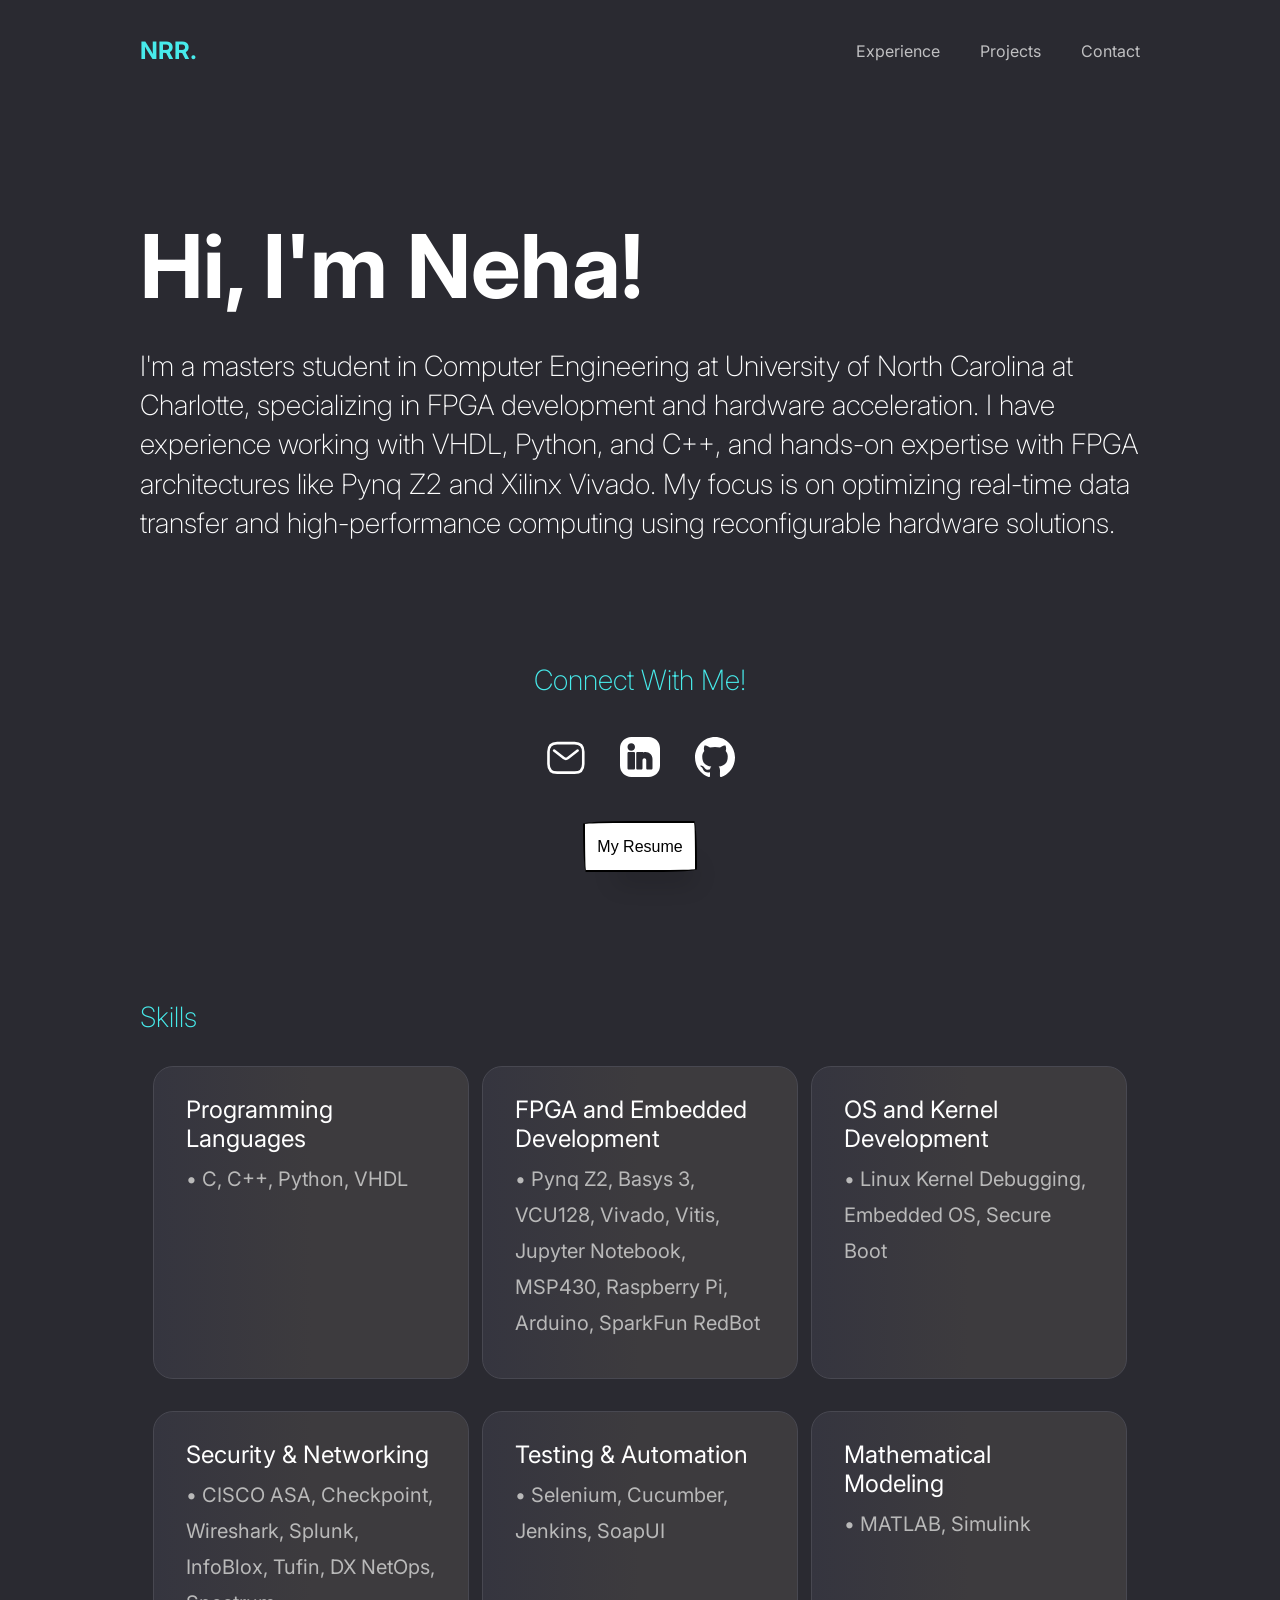
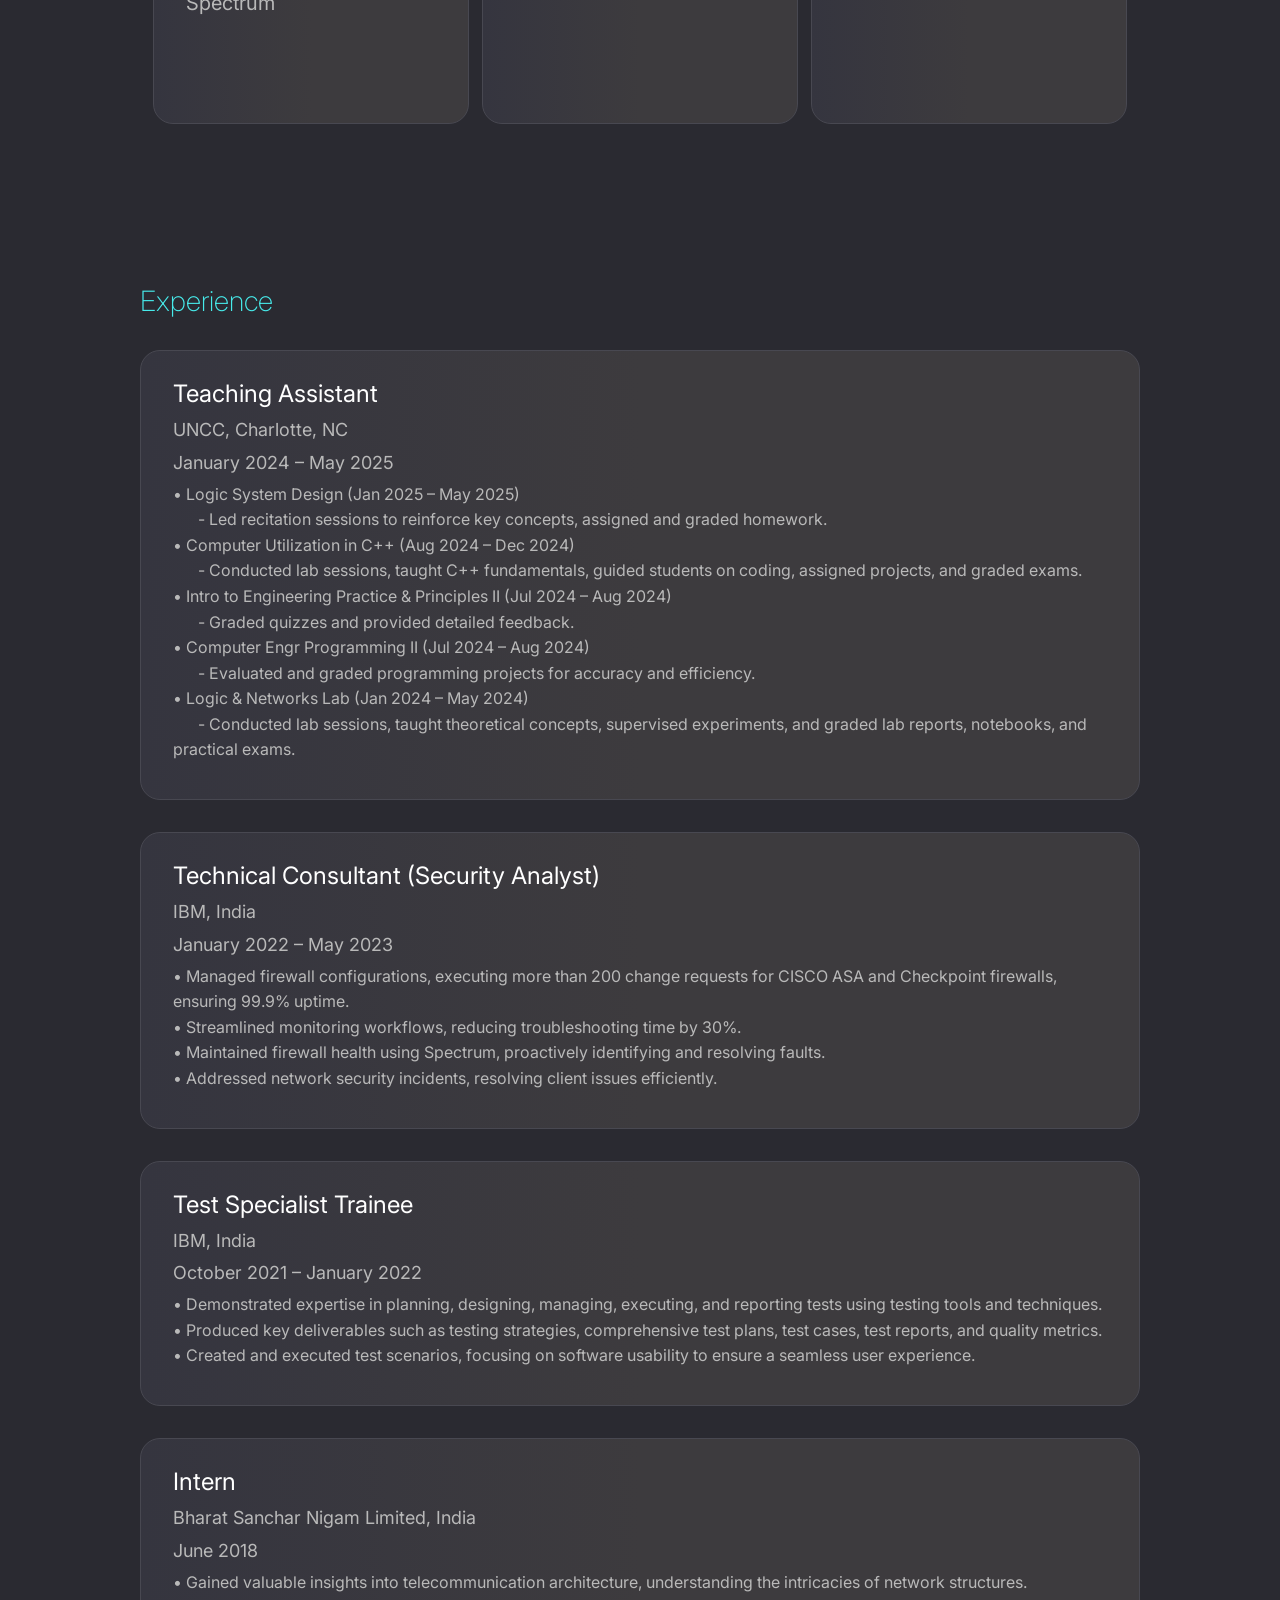
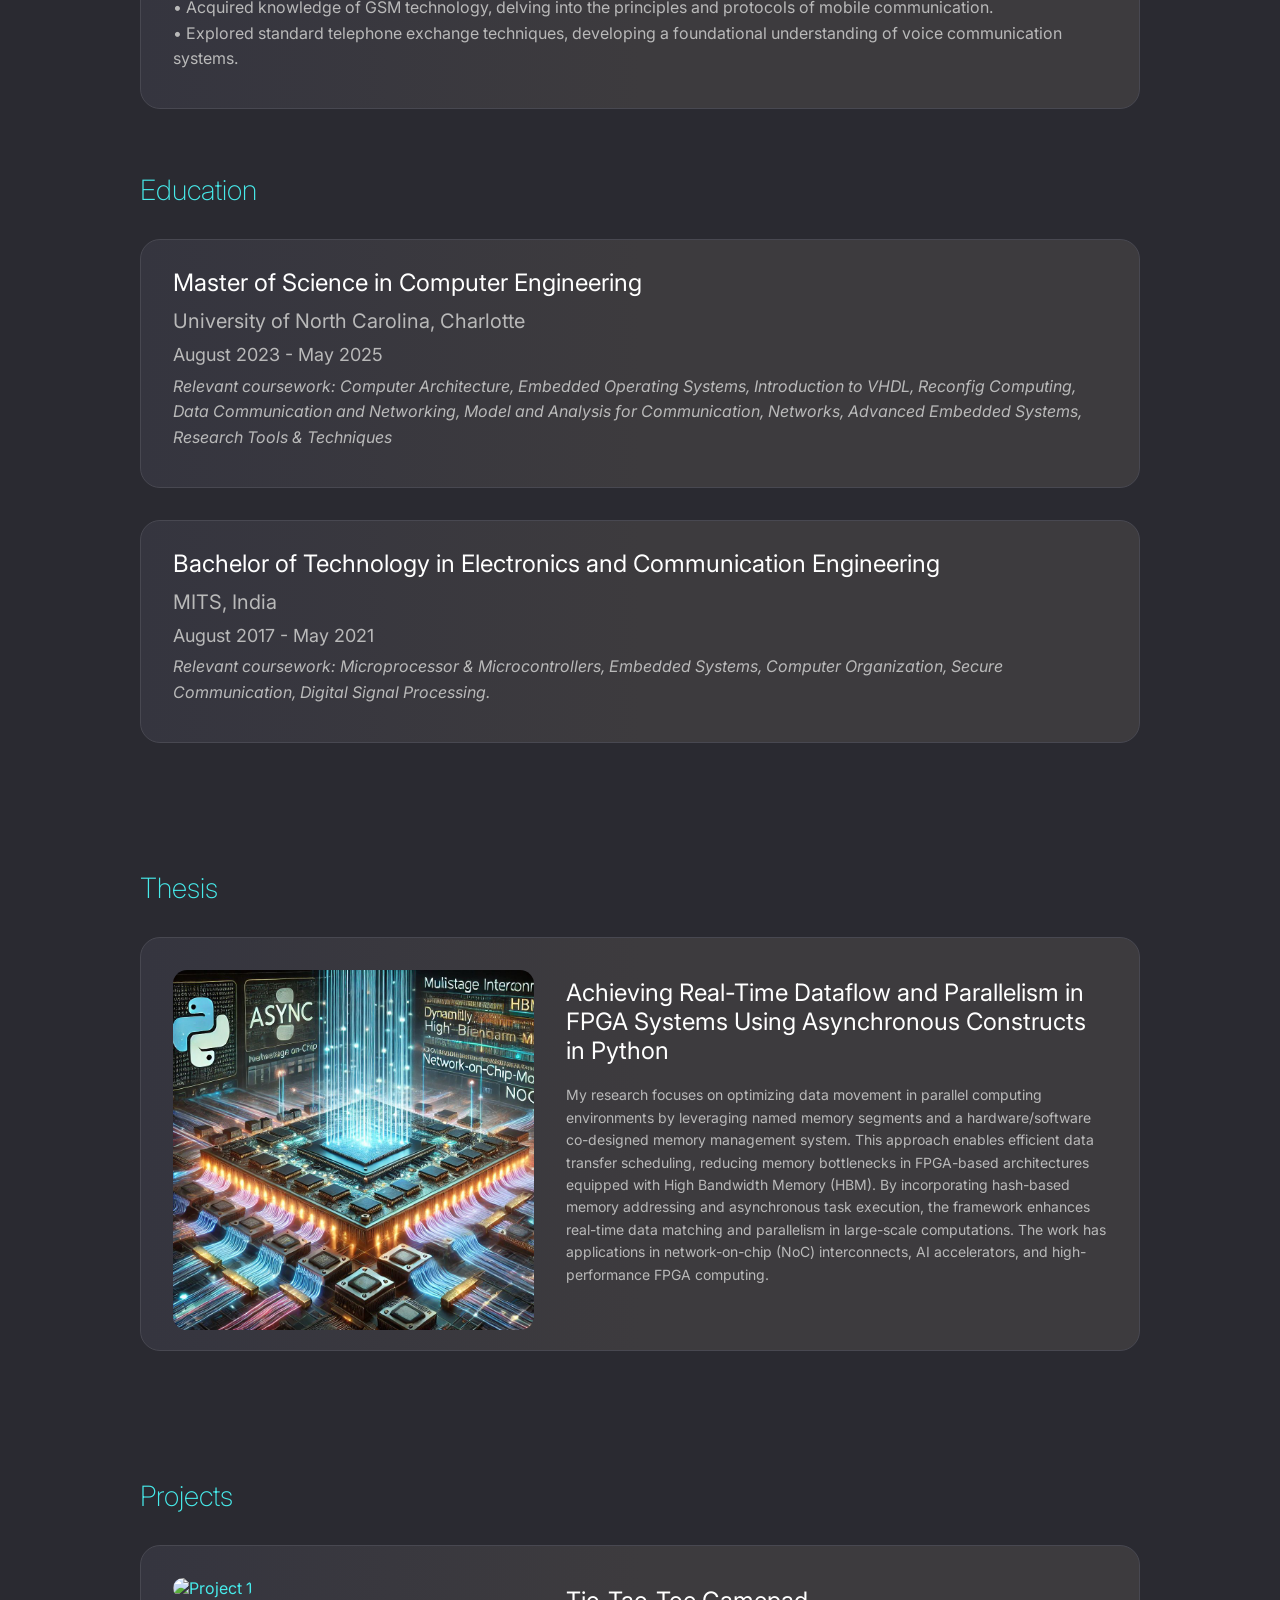
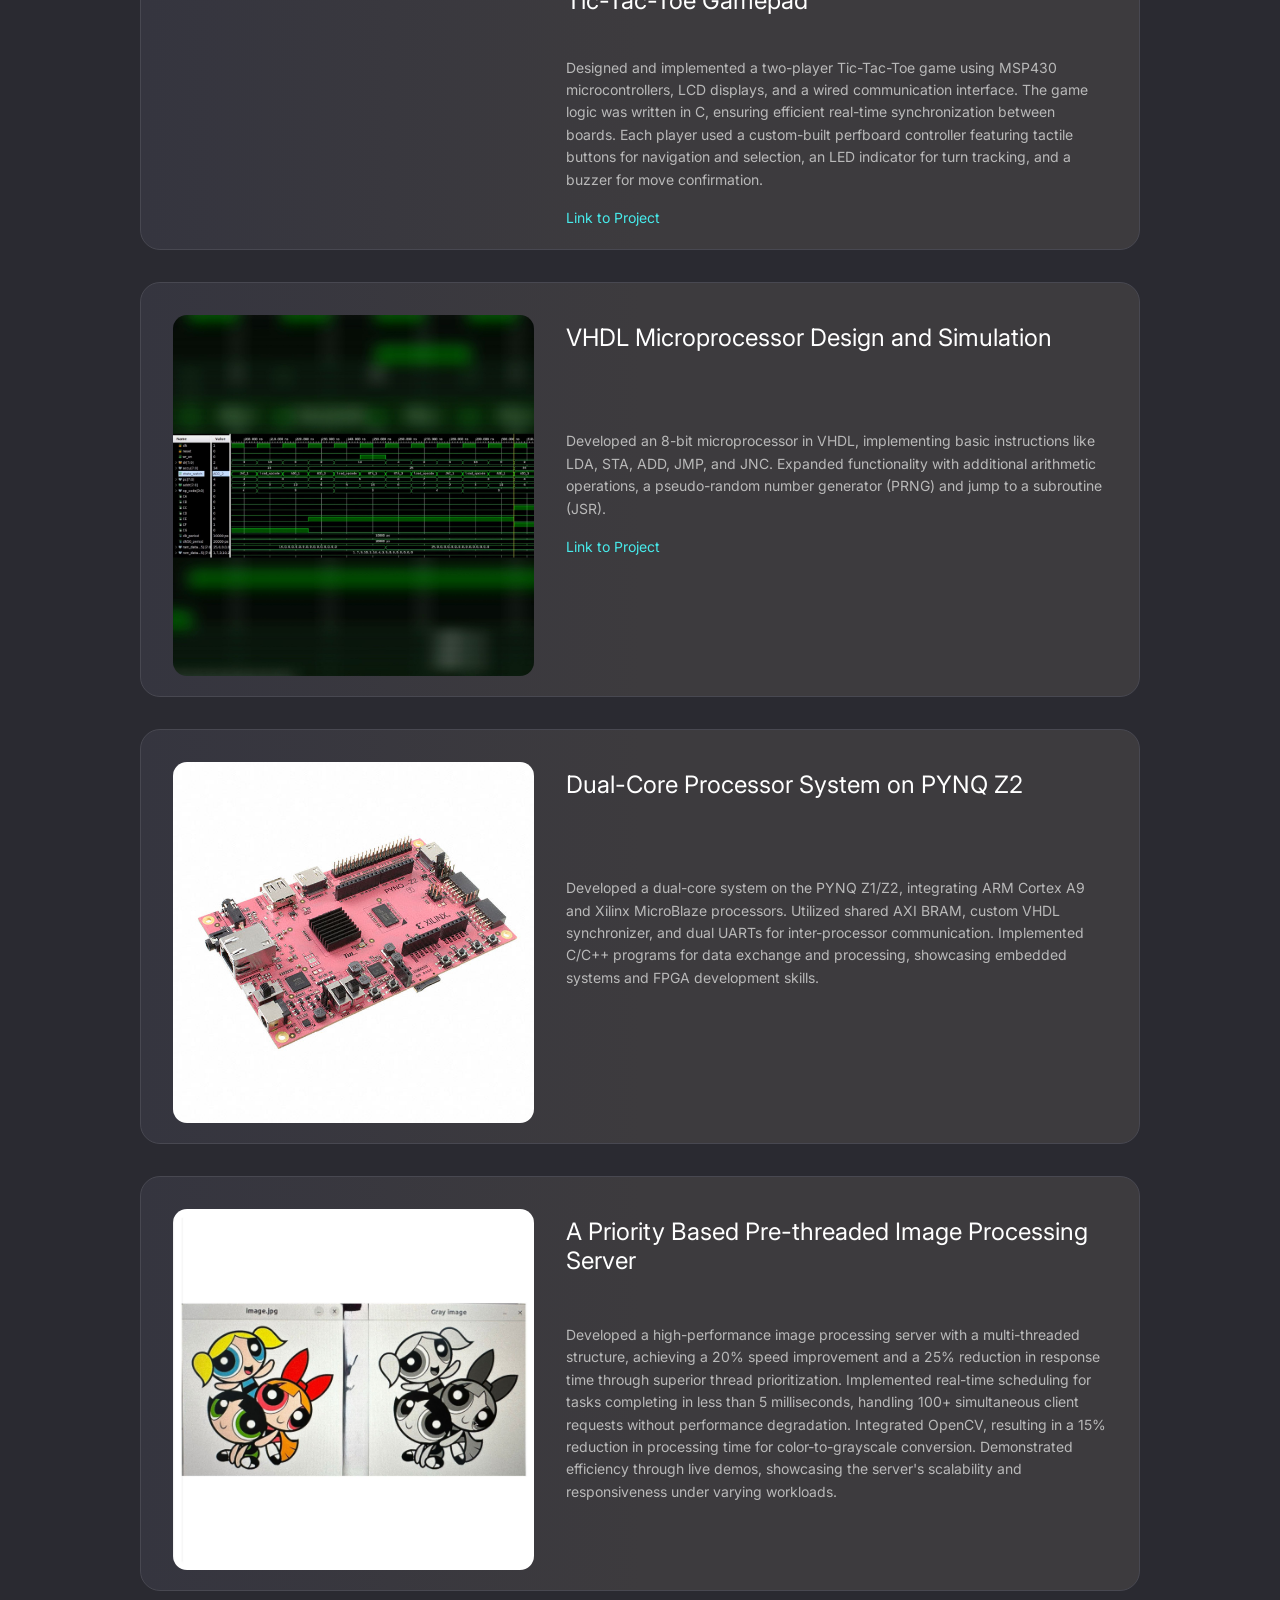
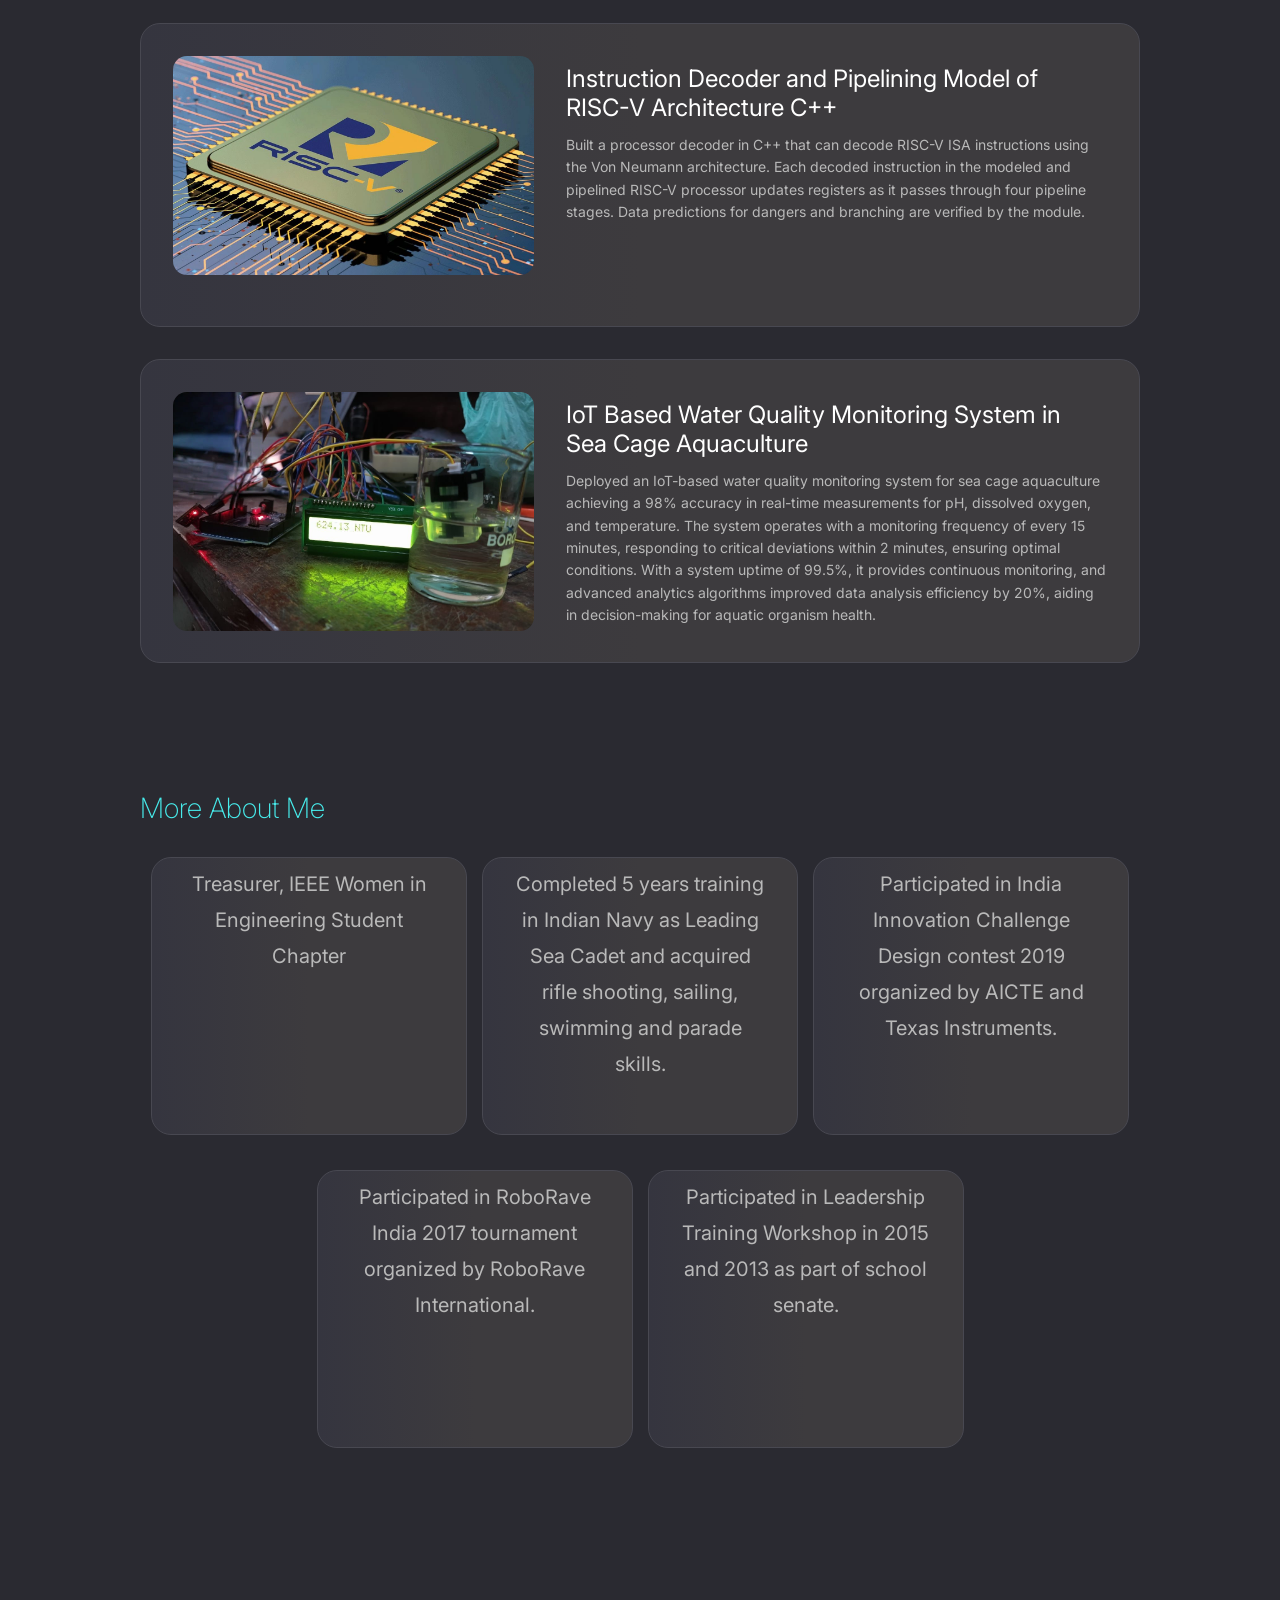
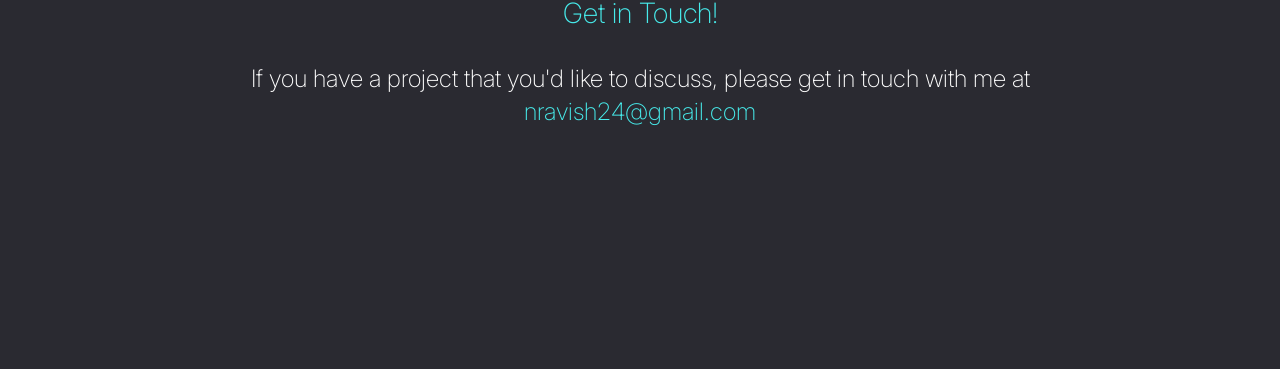
==== index.html @ ff977e85 "Update index.html" ====
<!DOCTYPE html>
<html lang="en">

<head>
    <meta charset="UTF-8">
    <meta name="viewport" content="width=device-width, initial-scale=1.0">
    <title>Neha R Rao</title>
    <link rel="stylesheet" href="styles.css">
</head>

<body>
    <div id="page">
        <header>
            <div class="logo">
                <a href="/">NRR.</a>
            </div>
            <nav>
                <ul>
                    <li><a href="#experience">Experience</a></li>
                    <li><a href="#projects">Projects</a></li>
                    <li><a href="#contact">Contact</a></li>
                </ul>
            </nav>
        </header>

        <main>
            <div id="about">
                <h1>
                    Hi, I'm Neha!
                </h1>
                <p>
                    I'm a masters student in Computer Engineering at University of North Carolina at Charlotte, specializing in FPGA development and hardware
                    acceleration.
                    I have experience working with VHDL, Python, and C++, and hands-on expertise with FPGA architectures
                    like
                    Pynq Z2 and Xilinx Vivado. My focus is on optimizing real-time data transfer and high-performance
                    computing using reconfigurable hardware solutions.
                </p>
                <div style="width: 100%; margin-top: 120px;">
                    <h2 style="width: fit-content; margin: auto;">Connect With Me!</h2>
                    <div class=""
                        style="display:flex; width: 190px; justify-content: space-between; margin: auto; margin-top: 40px; ">
                        <!-- Email -->
                        <a href="mailto:nravish24@gmail.com" target="_blank">
                            <svg height="40px" width="40px" viewBox="0 0 23 23" fill="none"
                                xmlns="http://www.w3.org/2000/svg" stroke="#000000">
                                <g id="SVGRepo_bgCarrier" stroke-width="0"></g>
                                <g id="SVGRepo_tracerCarrier" stroke-linecap="round" stroke-linejoin="round"></g>
                                <g id="SVGRepo_iconCarrier">
                                    <g id="style=linear">
                                        <g id="email">
                                            <path id="vector"
                                                d="M17 20.5H7C4 20.5 2 19 2 15.5V8.5C2 5 4 3.5 7 3.5H17C20 3.5 22 5 22 8.5V15.5C22 19 20 20.5 17 20.5Z"
                                                stroke="#ffffff" stroke-width="1.5" stroke-miterlimit="10"
                                                stroke-linecap="round" stroke-linejoin="round"></path>
                                            <path id="vector_2"
                                                d="M18.7698 7.7688L13.2228 12.0551C12.5025 12.6116 11.4973 12.6116 10.777 12.0551L5.22998 7.7688"
                                                stroke="#ffffff" stroke-width="1.5" stroke-linecap="round"></path>
                                        </g>
                                    </g>
                                </g>
                            </svg></a>
                        <!-- LINKEDIN -->
                        <a href="https://www.linkedin.com/in/neharrao/" target="_blank">
                            <svg fill="#FFFFFF" height="40px" width="40px" version="1.1" id="Icons"
                                xmlns="http://www.w3.org/2000/svg" xmlns:xlink="http://www.w3.org/1999/xlink"
                                viewBox="0 0 32 32" xml:space="preserve">
                                <path d="M23,0H9C4,0,0,4,0,9v14c0,5,4,9,9,9h14c5,0,9-4,9-9V9C32,4,28,0,23,0z M12,25c0,0.6-0.4,1-1,1H7c-0.6,0-1-0.4-1-1V13
                           c0-0.6,0.4-1,1-1h4c0.6,0,1,0.4,1,1V25z M9,11c-1.7,0-3-1.3-3-3s1.3-3,3-3s3,1.3,3,3S10.7,11,9,11z M26,25c0,0.6-0.4,1-1,1h-3
                           c-0.6,0-1-0.4-1-1v-3.5v-1v-2c0-0.8-0.7-1.5-1.5-1.5S18,17.7,18,18.5v2v1V25c0,0.6-0.4,1-1,1h-3c-0.6,0-1-0.4-1-1V13
                           c0-0.6,0.4-1,1-1h4c0.3,0,0.5,0.1,0.7,0.3c0.6-0.2,1.2-0.3,1.8-0.3c3,0,5.5,2.5,5.5,5.5V25z" />
                            </svg></a>
                        <!-- GITHUB -->
                        <a href="https://github.com/neharrao/" target="_blank">
                            <svg width="40px" height="40px" viewBox="0 0 20 20" version="1.1"
                                xmlns="http://www.w3.org/2000/svg" xmlns:xlink="http://www.w3.org/1999/xlink"
                                fill="#FFFFFF">
                                <g id="Page-1" stroke="none" stroke-width="1" fill-rule="evenodd">
                                    <g id="Dribbble-Light-Preview" transform="translate(-140.000000, -7559.000000)">
                                        <g id="icons" transform="translate(56.000000, 160.000000)">
                                            <path
                                                d="M94,7399 C99.523,7399 104,7403.59 104,7409.253 C104,7413.782 101.138,7417.624 97.167,7418.981 C96.66,7419.082 96.48,7418.762 96.48,7418.489 C96.48,7418.151 96.492,7417.047 96.492,7415.675 C96.492,7414.719 96.172,7414.095 95.813,7413.777 C98.04,7413.523 100.38,7412.656 100.38,7408.718 C100.38,7407.598 99.992,7406.684 99.35,7405.966 C99.454,7405.707 99.797,7404.664 99.252,7403.252 C99.252,7403.252 98.414,7402.977 96.505,7404.303 C95.706,7404.076 94.85,7403.962 94,7403.958 C93.15,7403.962 92.295,7404.076 91.497,7404.303 C89.586,7402.977 88.746,7403.252 88.746,7403.252 C88.203,7404.664 88.546,7405.707 88.649,7405.966 C88.01,7406.684 87.619,7407.598 87.619,7408.718 C87.619,7412.646 89.954,7413.526 92.175,7413.785 C91.889,7414.041 91.63,7414.493 91.54,7415.156 C90.97,7415.418 89.522,7415.871 88.63,7414.304 C88.63,7414.304 88.101,7413.319 87.097,7413.247 C87.097,7413.247 86.122,7413.234 87.029,7413.87 C87.029,7413.87 87.684,7414.185 88.139,7415.37 C88.139,7415.37 88.726,7417.2 91.508,7416.58 C91.513,7417.437 91.522,7418.245 91.522,7418.489 C91.522,7418.76 91.338,7419.077 90.839,7418.982 C86.865,7417.627 84,7413.783 84,7409.253 C84,7403.59 88.478,7399 94,7399"
                                                id="github-[#142]">

                                            </path>
                                        </g>
                                    </g>
                                </g>
                            </svg></a>

                    </div>
                    <div style="display: flex; justify-content: center; margin-top: 40px; ">
                        <a href="/resume.pdf" class="resume-button" style="color: black;" target="_blank">
                            My Resume
                        </a>
                    </div>
                </div>
            </div>

            <section id="skills">
                <h2>Skills</h2>

                <div style="display: flex; flex-wrap: wrap; justify-content: space-evenly;">
                    <div class="skill card skill_card">
                        <h3>
                            Programming Languages
                        </h3>
                        <p>
                            &bull; C, C++, Python, VHDL
                        </p>
                    </div>

                    <div class="skill card skill_card">
                        <h3>
                            FPGA and Embedded Development
                        </h3>
                        <p>
                            &bull; Pynq Z2, Basys 3, VCU128, Vivado, Vitis, Jupyter Notebook, MSP430, Raspberry Pi,
                            Arduino, SparkFun RedBot
                        </p>
                    </div>

                    <div class="skill card skill_card">
                        <h3>
                            OS and Kernel Development
                        </h3>
                        <p>
                            &bull; Linux Kernel Debugging, Embedded OS, Secure Boot
                        </p>
                    </div>

                    <div class="skill card skill_card">
                        <h3>
                            Security &amp; Networking
                        </h3>
                        <p> &bull; CISCO ASA, Checkpoint, Wireshark, Splunk, InfoBlox, Tufin, DX NetOps, Spectrum </p>
                    </div>
                    <div class="skill card skill_card">
                        <h3>
                            Testing &amp; Automation
                        </h3>
                        <p>
                            &bull; Selenium, Cucumber, Jenkins, SoapUI
                        </p>
                    </div>

                    <div class="skill card skill_card">
                        <h3>
                            Mathematical Modeling
                        </h3>
                        <p>
                            &bull; MATLAB, Simulink
                        </p>
                    </div>
                </div>
            </section>

            <section id="experience">
                <h2>Experience</h2>
                <div class="job card">
                    <h3 id="job">Teaching Assistant</h3>
                    <p class="role">UNCC, Charlotte, NC</p>
                    <p class="timeline">January 2024 – May 2025</p>
                    <p class="responsibilities">
                        &bull; Logic System Design (Jan 2025 – May 2025) <br>
                        <span style="padding-left: 25px;">- Led recitation sessions to reinforce key concepts, assigned
                            and graded homework. <br></span>
                        &bull; Computer Utilization in C++ (Aug 2024 – Dec 2024) <br>
                        <span style="padding-left: 25px;">- Conducted lab sessions, taught C++ fundamentals, guided
                            students on coding, assigned projects, and graded exams. <br></span>
                        &bull; Intro to Engineering Practice &amp; Principles II (Jul 2024 – Aug 2024) <br>
                        <span style="padding-left: 25px;">- Graded quizzes and provided detailed feedback. <br></span>
                        &bull; Computer Engr Programming II (Jul 2024 – Aug 2024) <br>
                        <span style="padding-left: 25px;">- Evaluated and graded programming projects for accuracy and
                            efficiency. <br></span>
                        &bull; Logic &amp; Networks Lab (Jan 2024 – May 2024) <br>
                        <span style="padding-left: 25px;">- Conducted lab sessions, taught theoretical concepts,
                            supervised experiments, and graded lab reports, notebooks, and practical exams. <br></span>
                    </p>
                </div>

                <div class="job card">
                    <h3 id="job">Technical Consultant (Security Analyst)</h3>
                    <p class="role">IBM, India</p>
                    <p class="timeline">January 2022 – May 2023</p>
                    <p class="responsibilities">
                        &bull; Managed firewall configurations, executing more than 200 change requests for CISCO ASA
                        and Checkpoint firewalls, ensuring 99.9% uptime. <br>
                        &bull; Streamlined monitoring workflows, reducing troubleshooting time by 30%.<br>
                        &bull; Maintained firewall health using Spectrum, proactively identifying and resolving
                        faults.<br>
                        &bull; Addressed network security incidents, resolving client issues efficiently.<br>
                    </p>
                </div>
                <div class="job card">
                    <h3 id="job">Test Specialist Trainee</h3>
                    <p class="role">IBM, India</p>
                    <p class="timeline">October 2021 – January 2022</p>
                    <p class="responsibilities">
                        &bull; Demonstrated expertise in planning, designing, managing, executing, and reporting tests
                        using testing tools and techniques.<br>
                        &bull; Produced key deliverables such as testing strategies, comprehensive test plans, test
                        cases, test reports, and quality metrics.<br>
                        &bull; Created and executed test scenarios, focusing on software usability to ensure a seamless
                        user experience.<br>
                    </p>
                </div>

                <div class="job card">
                    <h3 id="job">Intern</h3>
                    <p class="role">Bharat Sanchar Nigam Limited, India</p>
                    <p class="timeline">June 2018</p>
                    <p class="responsibilities">
                        &bull; Gained valuable insights into telecommunication architecture, understanding the
                        intricacies of network structures.<br>
                        &bull; Acquired knowledge of GSM technology, delving into the principles and protocols of mobile
                        communication.<br>
                        &bull; Explored standard telephone exchange techniques, developing a foundational understanding
                        of voice communication systems.<br>
                    </p>
                </div>
                <div class="education">
                    <h2>Education</h2>

                    <div class="school card">
                        <h3>Master of Science in Computer Engineering</h3>
                        <p class="degree">University of North Carolina, Charlotte</p>
                        <p class="timeline">August 2023 - May 2025</p>
                        <p class="coursework">Relevant coursework: Computer Architecture, Embedded Operating Systems,
                            Introduction to VHDL, Reconfig Computing, Data Communication and Networking, Model and
                            Analysis for Communication, Networks, Advanced Embedded Systems, Research Tools &amp;
                            Techniques </p>
                    </div>

                    <div class="school card">
                        <h3>Bachelor of Technology in Electronics and Communication Engineering</h3>
                        <p class="degree">MITS, India</p>
                        <p class="timeline">August 2017 - May 2021</p>
                        <p class="coursework">Relevant coursework: Microprocessor &amp; Microcontrollers, Embedded
                            Systems, Computer Organization, Secure Communication, Digital Signal Processing.</p>
                    </div>
                </div>
            </section>
            <section id="projects">
                <h2>Thesis</h2>
                <div class="project card">
                    <div class="thumbnail"><img
                        src="/images/thesis.jpg"
                        alt="Project 1"></div>
                    <h3>Achieving Real-Time Dataflow and Parallelism in FPGA Systems Using Asynchronous Constructs in
                        Python</h3>
                    <p>
                        My research focuses on optimizing data movement in parallel computing environments by leveraging named memory segments and a hardware/software co-designed memory management system. 
                        This approach enables efficient data transfer scheduling, reducing memory bottlenecks in FPGA-based architectures equipped with High Bandwidth Memory (HBM). By incorporating hash-based 
                        memory addressing and asynchronous task execution, the framework enhances real-time data matching and parallelism in large-scale computations. The work has applications in network-on-chip 
                        (NoC) interconnects, AI accelerators, and high-performance FPGA computing. <br>
                       
                    </p>
                </div>
            </section>
            <section id="portfolio">
                <h2>Projects</h2>
                <div class="project card">
                    <div class="thumbnail"><a href="https://github.com/neharrao/MSP430-tic-tac-toe-gamepad"
                            target="_blank"><img src="/images/tictactoe.jpeg" alt="Project 1"></a></div>
                    <h3>Tic-Tac-Toe Gamepad</h3>
                    <p>
                        Designed and implemented a two-player Tic-Tac-Toe game using MSP430 microcontrollers, LCD
                        displays, and a wired communication interface. The game logic was written in C, ensuring
                        efficient real-time synchronization between boards. Each player used a custom-built perfboard
                        controller featuring tactile buttons for navigation and selection, an LED indicator for turn
                        tracking, and a buzzer for move confirmation. <br>
                        <a href="https://github.com/neharrao/MSP430-tic-tac-toe-gamepad" target="_blank">Link to Project</a>
                    </p>
                </div>
                <div class="project card">
                    <div class="thumbnail"><a href="https://github.com/neharrao/microprocessor_VHDL" target="_blank"><img
                                src="/images/vhdl.jpeg"
                                alt="Project 1"></a></div>
                    <h3>VHDL Microprocessor Design and Simulation</h3>
                    <p>
                        Developed an 8-bit microprocessor in VHDL, implementing basic instructions like LDA, STA, ADD,
                        JMP, and JNC. Expanded functionality with additional arithmetic operations, a pseudo-random
                        number generator (PRNG) and jump to a subroutine (JSR). <br>
                        <a href="https://github.com/neharrao/microprocessor_VHDL" target="_blank">Link to Project</a>
                    </p>
                </div>
                <div class="project card">
                    <div class="thumbnail">
                        <!-- <a href="/link-to-project" target="_blank"></a> -->
                        <img src="/images/pynqz2.jpeg"
                        alt="Project 1"></div>
                    <h3>Dual-Core Processor System on PYNQ Z2</h3>
                    <p>
                        Developed a dual-core system on the PYNQ Z1/Z2, integrating ARM Cortex A9 and Xilinx MicroBlaze
                        processors. Utilized shared AXI BRAM, custom VHDL synchronizer, and dual UARTs for
                        inter-processor communication. Implemented C/C++ programs for data exchange and processing,
                        showcasing embedded systems and FPGA development skills. <br>
                        <!-- <a href="/link-to-project" target="_blank">Link to Project</a> -->
                    </p>
                </div>
                <div class="project card">
                    <div class="thumbnail">
                        <!-- <a href="/link-to-project" target="_blank"></a> -->
                        <img
                        src="/images/image_processing.jpg"
                        alt="Project 1"></div>
                    <h3>A Priority Based Pre-threaded Image Processing Server</h3>
                    <p>
                        Developed a high-performance image processing server with a multi-threaded structure, achieving
                        a 20% speed improvement and a 25% reduction in response time through superior thread
                        prioritization. Implemented real-time scheduling for tasks completing in less than 5
                        milliseconds, handling 100+ simultaneous client requests without performance degradation.
                        Integrated OpenCV, resulting in a 15% reduction in processing time for color-to-grayscale
                        conversion. Demonstrated efficiency through live demos, showcasing the server's scalability and
                        responsiveness under varying workloads. <br>
                        <!-- <a href="/link-to-project" target="_blank">Link to Project</a> -->
                    </p>
                </div>
                <div class="project card">
                    <div class="thumbnail">
                        <!-- <a href="/link-to-project" target="_blank"></a> -->
                        <img
                        src="/images/RISCV.jpg"
                        alt="Project 1"></div>
                    <h3>Instruction Decoder and Pipelining Model of RISC-V Architecture C++</h3>
                    <p>
                        Built a processor decoder in C++ that can decode RISC-V ISA instructions using the Von Neumann
                        architecture. Each decoded instruction in the modeled and pipelined RISC-V processor updates
                        registers as it passes through four pipeline stages. Data predictions for dangers and branching
                        are verified by the module. <br>
                        <!-- <a href="/link-to-project" target="_blank">Link to Project</a> -->
                    </p>
                </div>
                <div class="project card">
                    <div class="thumbnail"><img
                        src="/images/iot.jpg"
                        alt="Project 1"></div>
                    <h3>IoT Based Water Quality Monitoring System in Sea Cage Aquaculture</h3>
                    <p>
                        Deployed an IoT-based water quality monitoring system for sea cage aquaculture achieving a 98%
                        accuracy in real-time measurements for pH, dissolved oxygen, and temperature. The system
                        operates with a monitoring frequency of every 15 minutes, responding to critical deviations
                        within 2 minutes, ensuring optimal conditions. With a system uptime of 99.5%, it provides
                        continuous monitoring, and advanced analytics algorithms improved data analysis efficiency by
                        20%, aiding in decision-making for aquatic organism health.<br>
                    </p>
                </div>
            </section>
            <section id="skills">
                <h2>More About Me</h2>
                <div style="display: flex; flex-wrap: wrap; justify-content: center; gap: 15px;">
                    <div class="skill card skill_card skill_card_2">
                        <p>
                            Treasurer, IEEE Women in Engineering Student Chapter
                        </p>
                    </div>
                    <div class="skill card skill_card skill_card_2">
                        <p>
                            Completed 5 years training in Indian Navy as Leading Sea Cadet and acquired rifle shooting,
                            sailing, swimming and parade skills.
                        </p>
                    </div>
                    <div class="skill card skill_card skill_card_2">
                        <p>
                            Participated in India Innovation Challenge Design contest 2019 organized by AICTE and Texas
                            Instruments.
                        </p>
                    </div>
                    <div class="skill card skill_card skill_card_2">
                        <p>
                            Participated in RoboRave India 2017 tournament organized by RoboRave International.
                        </p>
                    </div>
                    <div class="skill card skill_card skill_card_2">
                        <p>
                            Participated in Leadership Training Workshop in 2015 and 2013 as part of school senate.
                        </p>
                    </div>
                </div>
            </section>
            <section id="contact">
                <h2>Get in Touch!</h2>
                <p>
                    If you have a project that you'd like to discuss, please get in touch with me at
                    <a href="mailto:nravish24@gmail.com">nravish24@gmail.com</a>
                </p>
            </section>


        </main>

        <footer>
            <p>

            </p>
            <p>

            </p>
        </footer>
        <button id="scrollToTopBtn" onclick="scrollToTop()">
            <svg viewBox="-3 0 32 32" height="50px" width="50px" version="1.1" xmlns="http://www.w3.org/2000/svg"
                xmlns:xlink="http://www.w3.org/1999/xlink" fill="#000000">
                <g id="SVGRepo_bgCarrier" stroke-width="0"></g>
                <g id="SVGRepo_tracerCarrier" stroke-linecap="round" stroke-linejoin="round"></g>
                <g id="SVGRepo_iconCarrier">
                    <g id="icomoon-ignore"> </g>
                    <path
                        d="M26.221 16c0-7.243-5.871-13.113-13.113-13.113s-13.113 5.87-13.113 13.113c0 7.242 5.871 13.113 13.113 13.113s13.113-5.871 13.113-13.113zM1.045 16c0-6.652 5.412-12.064 12.064-12.064s12.064 5.412 12.064 12.064c0 6.652-5.411 12.064-12.064 12.064-6.652 0-12.064-5.412-12.064-12.064z"
                        fill="#ffffff"> </path>
                    <path
                        d="M18.746 15.204l0.742-0.742-6.379-6.379-6.378 6.379 0.742 0.742 5.112-5.112v12.727h1.049v-12.727z"
                        fill="#ffffff"> </path>
                </g>
            </svg>
        </button>

        <script src="script.js"></script>
    </div>
    <script>
        // Catch all the # links from the nav and make them scroll smoothly to their destinations
        const navLinks = document.querySelectorAll("nav ul li a");

        // loop through the links and set an onclick event to send the user to the correct section in a smooth scroll
        navLinks.forEach((link) => {
            link.onclick = (e) => {
                e.preventDefault();
                const target = document.querySelector(e.target.getAttribute("href"));
                target.scrollIntoView({
                    behavior: "smooth",
                });
                return false;
            };
        });
    </script>
</body>

</html>
---- styles.css ----
/* Inter Font from Goole Fonts */
@import url('https://fonts.googleapis.com/css2?family=Inter:wght@100..900&display=swap');

html:focus-within {
    scroll-behavior: smooth !important;
  }
/* VARIABLES */
:root {
    --accent-color: #47ebeb;
    --background-color: #2a2a31;
    --text-color: #fff;
    --text-color-muted: #b9b9b9;

    /* spacing */
    --space-xs: 4px;
    --space-sm: 8px;
    --space-md: 16px;
    --space-lg: 32px;
    --space-xl: 64px;
    --space-xxl: 128px;

    /* typography */
    --font-size-xs: 14px;
    --font-size-sm: 16px;
    --font-size-md: 18px;
    --font-size-lg: 24px;
    --font-size-xl: 28px;
    --font-size-xxl: 88px;
}

body {
    background-color: var(--background-color);
    font-family: Inter, Arial, sans-serif;
    margin: 0;
    padding: 0 20px;
    color: var(--text-color);
}

#page {
    display: flex;
    flex-direction: column;
    max-width: 1000px;
    margin: 0 auto;
    padding-top: var(--space-md);
}

/* LOGO AND NAVIGATION */

header {
    display: flex;
    align-items: center;
    padding: 20px 0;
}

nav {

    margin-left: auto;
}

.logo {
    font-size: var(--font-size-lg);
    font-weight: 700;

}

nav ul {
    display: flex;
    gap: 40px;
    list-style: none;
    margin: 0;
}

nav ul li a:link,
nav ul li a:visited {
    color: var(--text-color);
    opacity: 0.7;
}

/* TYPOGRAPHY */

a:link,
a:visited {
    color: var(--accent-color);
    text-decoration: none;
}

h1 {
    font-size: var(--font-size-xxl);
    margin-bottom: var(--space-sm);
}

h2 {
    font-size: var(--font-size-xl);
    color: var(--accent-color);
    margin-bottom: var(--space-lg);
    font-weight: 200;
    margin-top: var(--space-xl);
}

h3 {
    font-size: var(--font-size-lg);
    margin-bottom: var(--space-sm);
    font-weight: 400;
}

p {
    font-size: var(--font-size-sm);
    font-weight: 400;
    line-height: 1.6;
    color: var(--text-color-muted);
    margin-bottom: var(--space-md);

}

/* SECTIONS  */

#about {
    margin-top: var(--space-xxl);
}

#about h1 {
    font-size: var(--font-size-xxl);
    margin-bottom: var(--space-sm);
}

#about p {
    font-size: var(--font-size-xl);
    font-weight: 200;
    line-height: 1.4;
    color: var(--text-color);
}

section {
    margin-top: var(--space-xxl);
    margin-bottom: var(--space-xxl);
}

.card {
    background: linear-gradient(90deg, #35353f 0%, #3d3b3e 50%, #3d3b3e 50%);
    border-radius: 20px;
    padding: var(--space-xs) var(--space-lg) var(--space-lg);
    border: 0.5px solid #484851;
    margin-bottom: var(--space-lg);
}

.card p {
    margin: var(--space-xs) 0;
    font-size: var(--font-size-xs);
}

/* SKILLS */

#skills p {
    line-height: 1.8;
    font-size: 20px;
}

/* EDUCATION */

.degree {
    font-size: 20px !important;
}

.timeline {
    font-size: 18px !important;
}

.coursework {
    font-size: 16px !important;
    font-style: italic;
}

/* EXPERIENCE */

#experience .job p.role {
    font-size: var(--font-size-md);
}

.responsibilities {
    font-size: 16px !important;
}

/* RECENT WORK */

.project {
    display: grid;
    grid-template-columns: 2fr 3fr;
    grid-template-rows: 1fr 2fr;
    column-gap: var(--space-lg);
    padding: var(--space-md) var(--space-lg);
}

.project .thumbnail {
    grid-row: span 2;
}

.project img {
    width: 100%;
    margin-top: var(--space-md);
    border-radius: 14px;
}

.project p a {
    display: block;
    margin-top: var(--space-md);
}

/* CONTACT  */

#contact {
    text-align: center;
}

#contact p {
    font-size: var(--font-size-lg);
    font-weight: 200;
    line-height: 1.4;
    color: var(--text-color);
}


/* FOOTER */

footer {
    margin-top: var(--space-xl);
    padding: 0 0 var(--space-lg);
    color: var(--text-color-muted);
    text-align: center;
}

footer .social {
    display: flex;
    gap: var(--space-lg);
    margin-bottom: var(--space-lg);
    justify-content: center;
    align-items: center;
}

footer .social a:hover svg {
    fill: var(--accent-color);
}


/* MEDIA QUERIES */

@media screen and (max-width: 600px) {
    :root {
        --primary-color: #f9a826;
        --secondary-color: #f9a826;
        --accent-color: #47ebeb;
        --background-color: #2a2a31;
        --text-color: #fff;
        --text-color-muted: #b9b9b9;

        /* spacing */
        --space-xs: 4px;
        --space-sm: 8px;
        --space-md: 16px;
        --space-lg: 32px;
        --space-xl: 64px;
        --space-xxl: 128px;

        /* typography */
        --font-size-xs: 14px;
        --font-size-sm: 16px;
        --font-size-md: 18px;
        --font-size-lg: 20px;
        --font-size-xl: 24px;
        --font-size-xxl: 48px;
    }

    header {
        align-items: flex-start;
    }

    .logo {
        font-size: var(--font-size-xl);
    }

    nav ul {
        flex-direction: column;
        gap: 14px;
        list-style: none;
        align-items: flex-end;
    }

    section {
        margin-top: var(--space-xl);
        margin-bottom: var(--space-lg);
    }

    h2 {
        margin-top: var(--space-lg);
    }

    .project {
        grid-template-columns: 1fr;
    }
}

.resume-button {
    
}

/* CSS */
.resume-button {
  align-self: center;
  background-color: #fff;
  background-image: none;
  background-position: 0 90%;
  background-repeat: repeat no-repeat;
  background-size: 4px 3px;
  border-radius: 15px 225px 255px 15px 15px 255px 225px 15px;
  border-style: solid;
  border-width: 2px;
  box-shadow: rgba(0, 0, 0, .2) 15px 28px 25px -18px;
  box-sizing: border-box;
  color: #41403e;
  cursor: pointer;
  display: inline-block;
  font-family: Neucha, sans-serif;
  font-size: 1rem;
  line-height: 23px;
  outline: none;
  padding: .75rem;
  text-decoration: none;
  transition: all 235ms ease-in-out;
  border-bottom-left-radius: 15px 255px;
  border-bottom-right-radius: 225px 15px;
  border-top-left-radius: 255px 15px;
  border-top-right-radius: 15px 225px;
  user-select: none;
  -webkit-user-select: none;
  touch-action: manipulation;
}

.resume-button:hover {
  box-shadow: rgba(0, 0, 0, .3) 2px 8px 8px -5px;
  transform: translate3d(0, 2px, 0);
}

.resume-button:focus {
  box-shadow: rgba(0, 0, 0, .3) 2px 8px 4px -6px;
}

.skill_card {
    min-width: 250px;
    width: 25%;
    gap: 10px;
    min-height: 275px;
}

.skill_card_2 {
    text-align: center;
    min-height: 240px;
    margin-bottom: 20px;
}

#scrollToTopBtn {
    position: fixed;
    bottom: 20px;
    right: 20px;
    border: none;
    padding: 10px 15px;
    font-size: 16px;
    border-radius: 5px;
    display: none;
    cursor: pointer;
    transition: opacity 0.3s ease;
    background-color: transparent;
}

#scrollToTopBtn:hover {
}
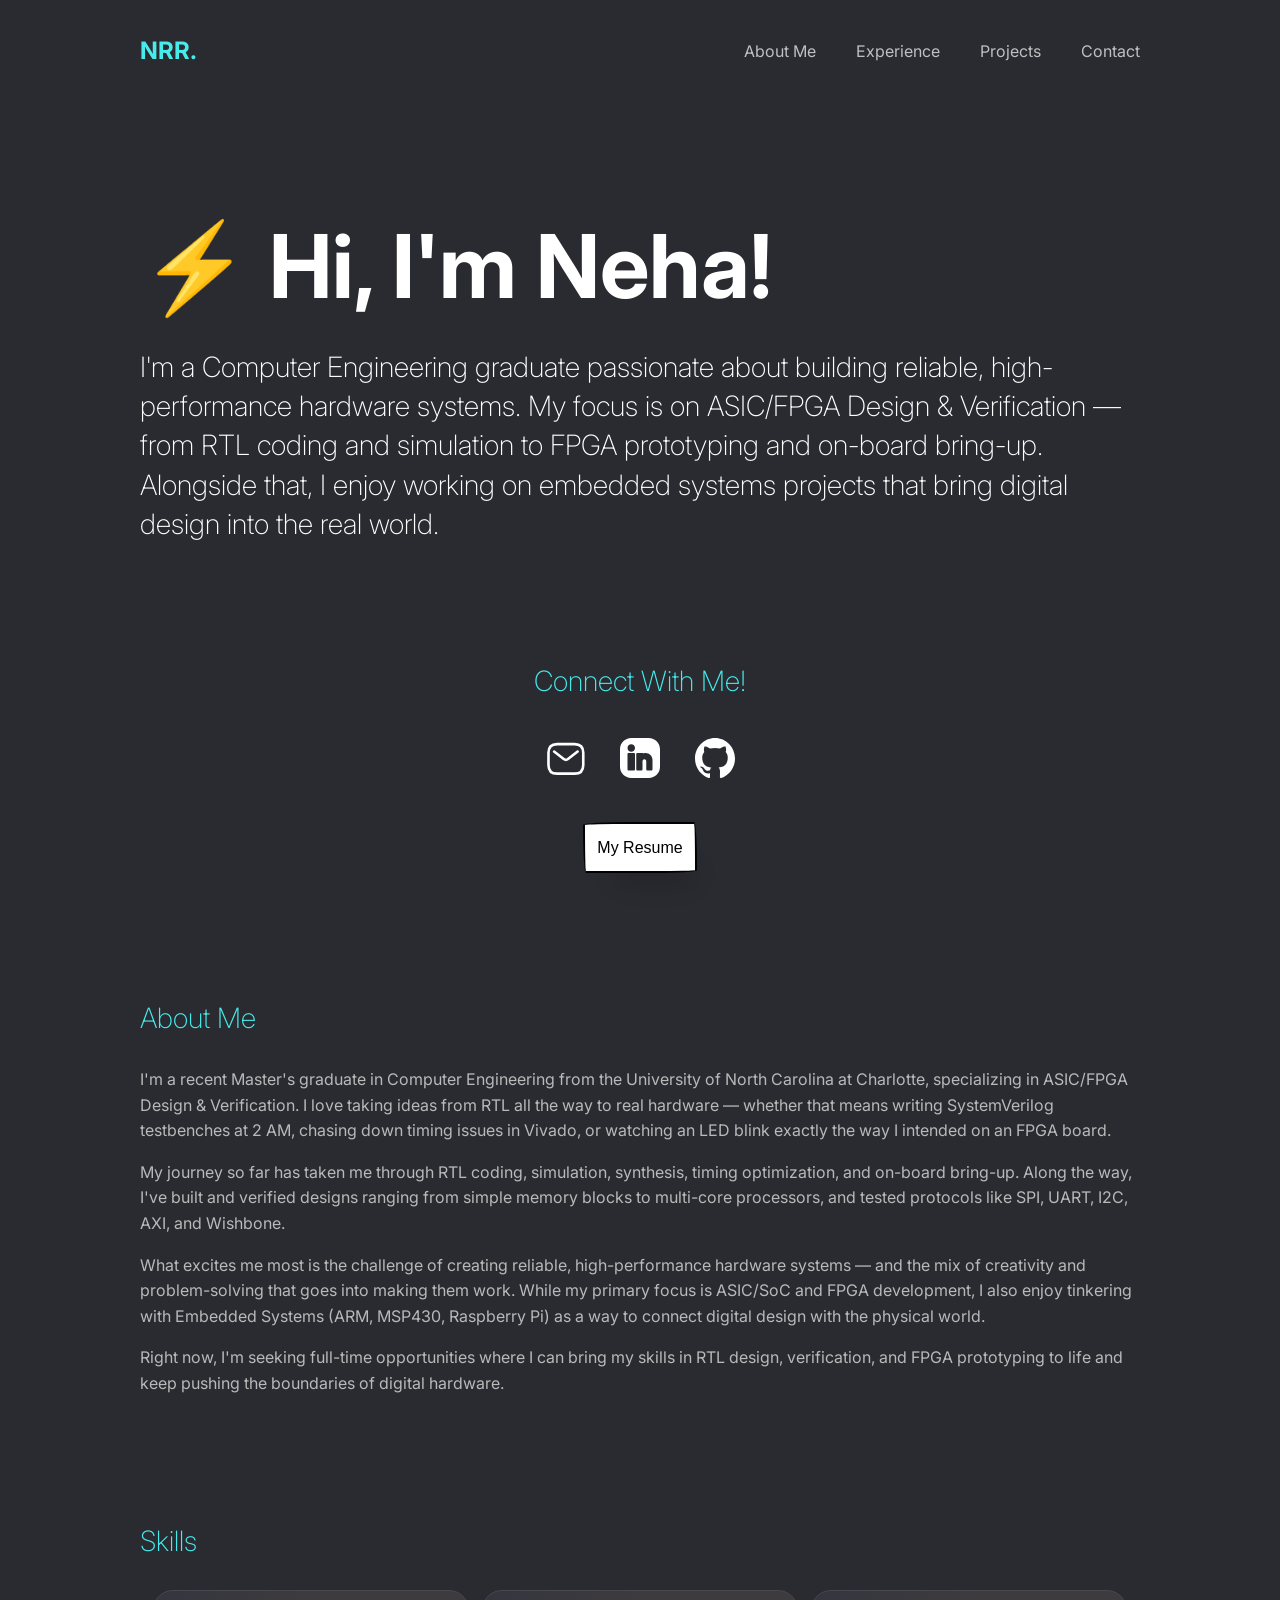
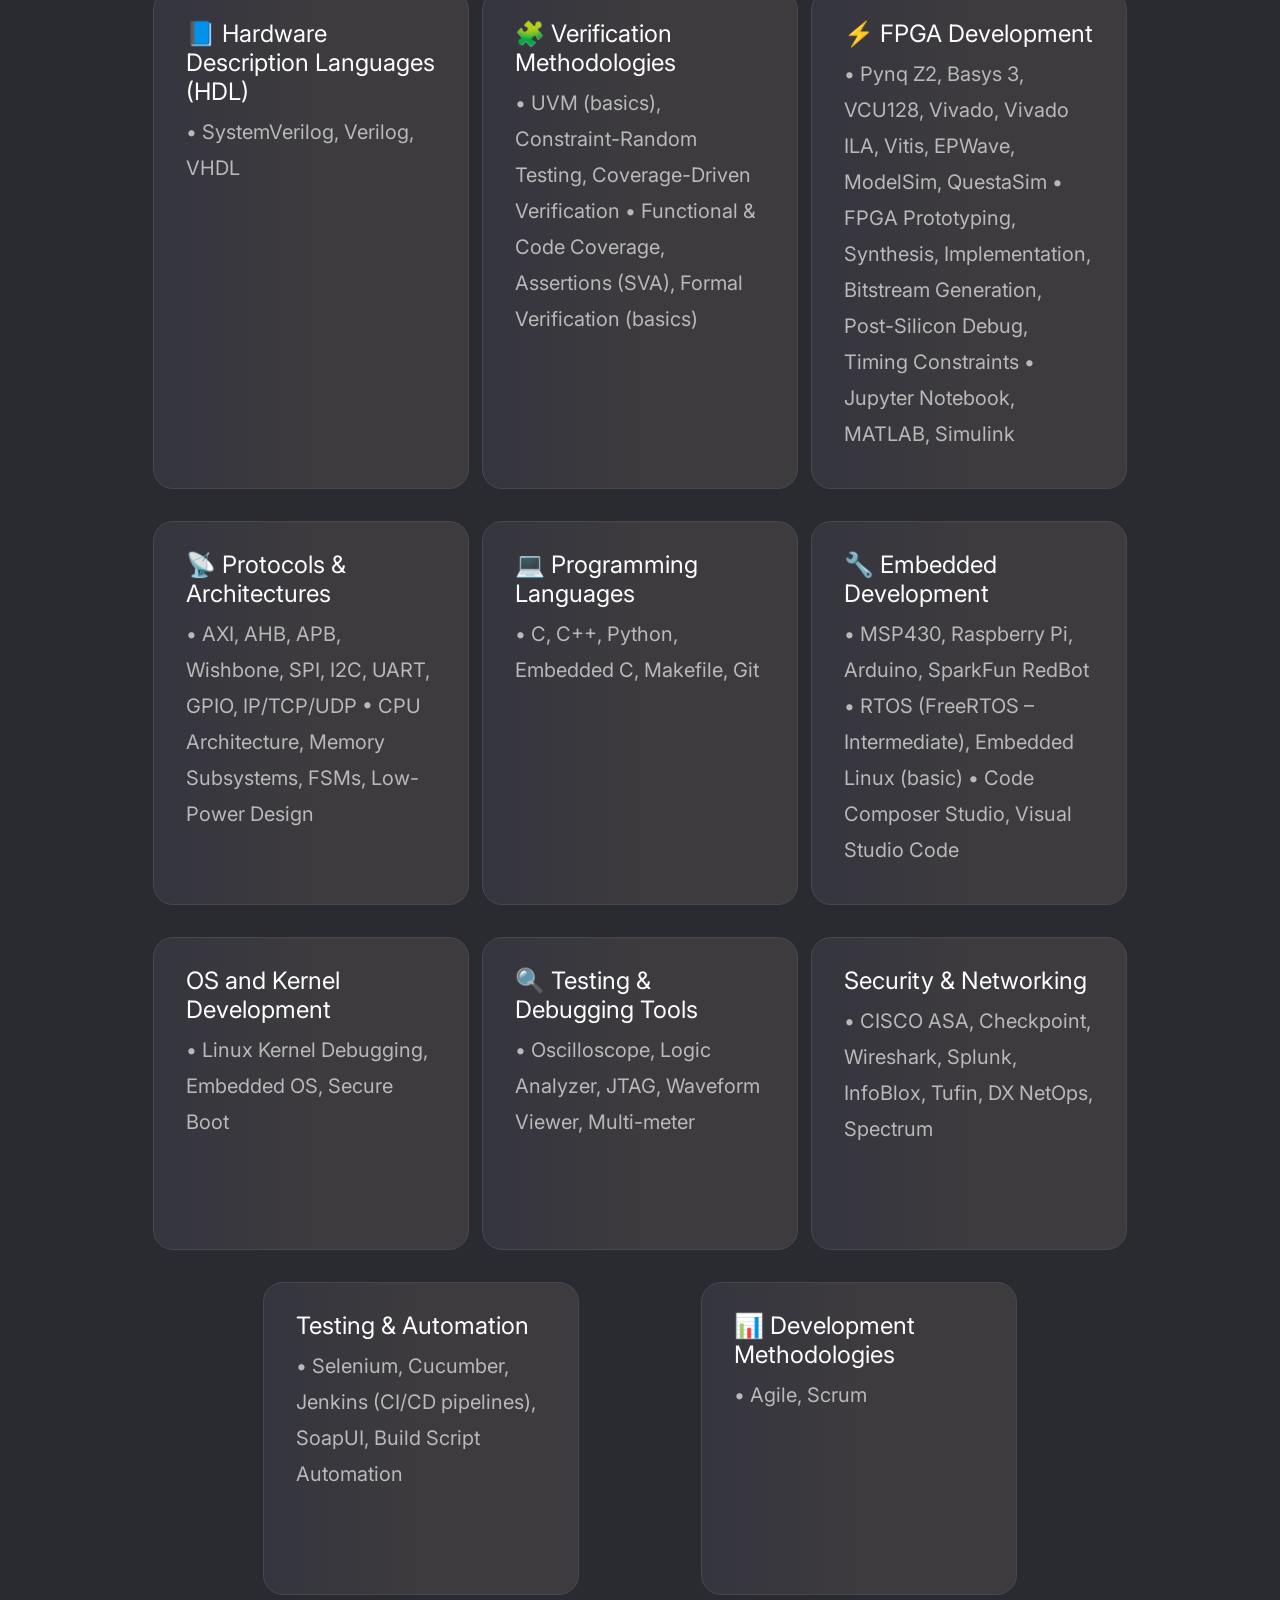
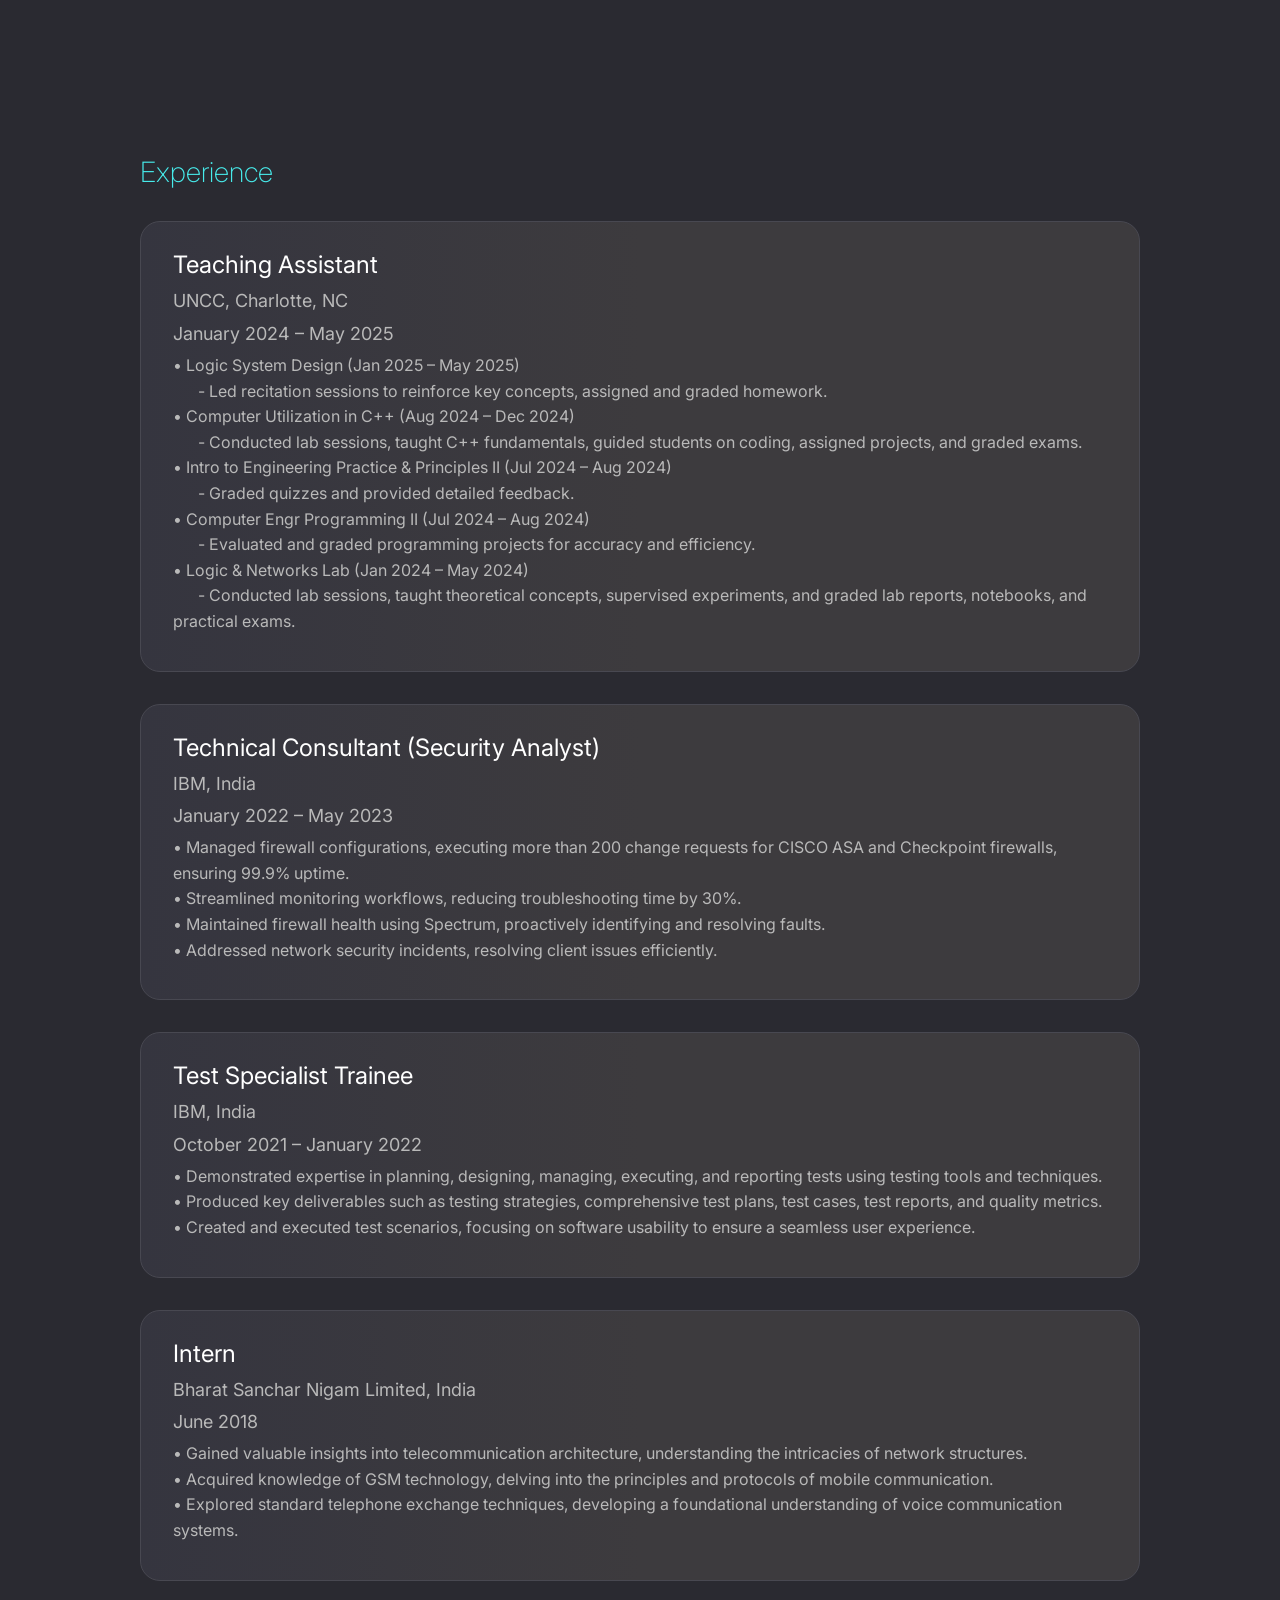
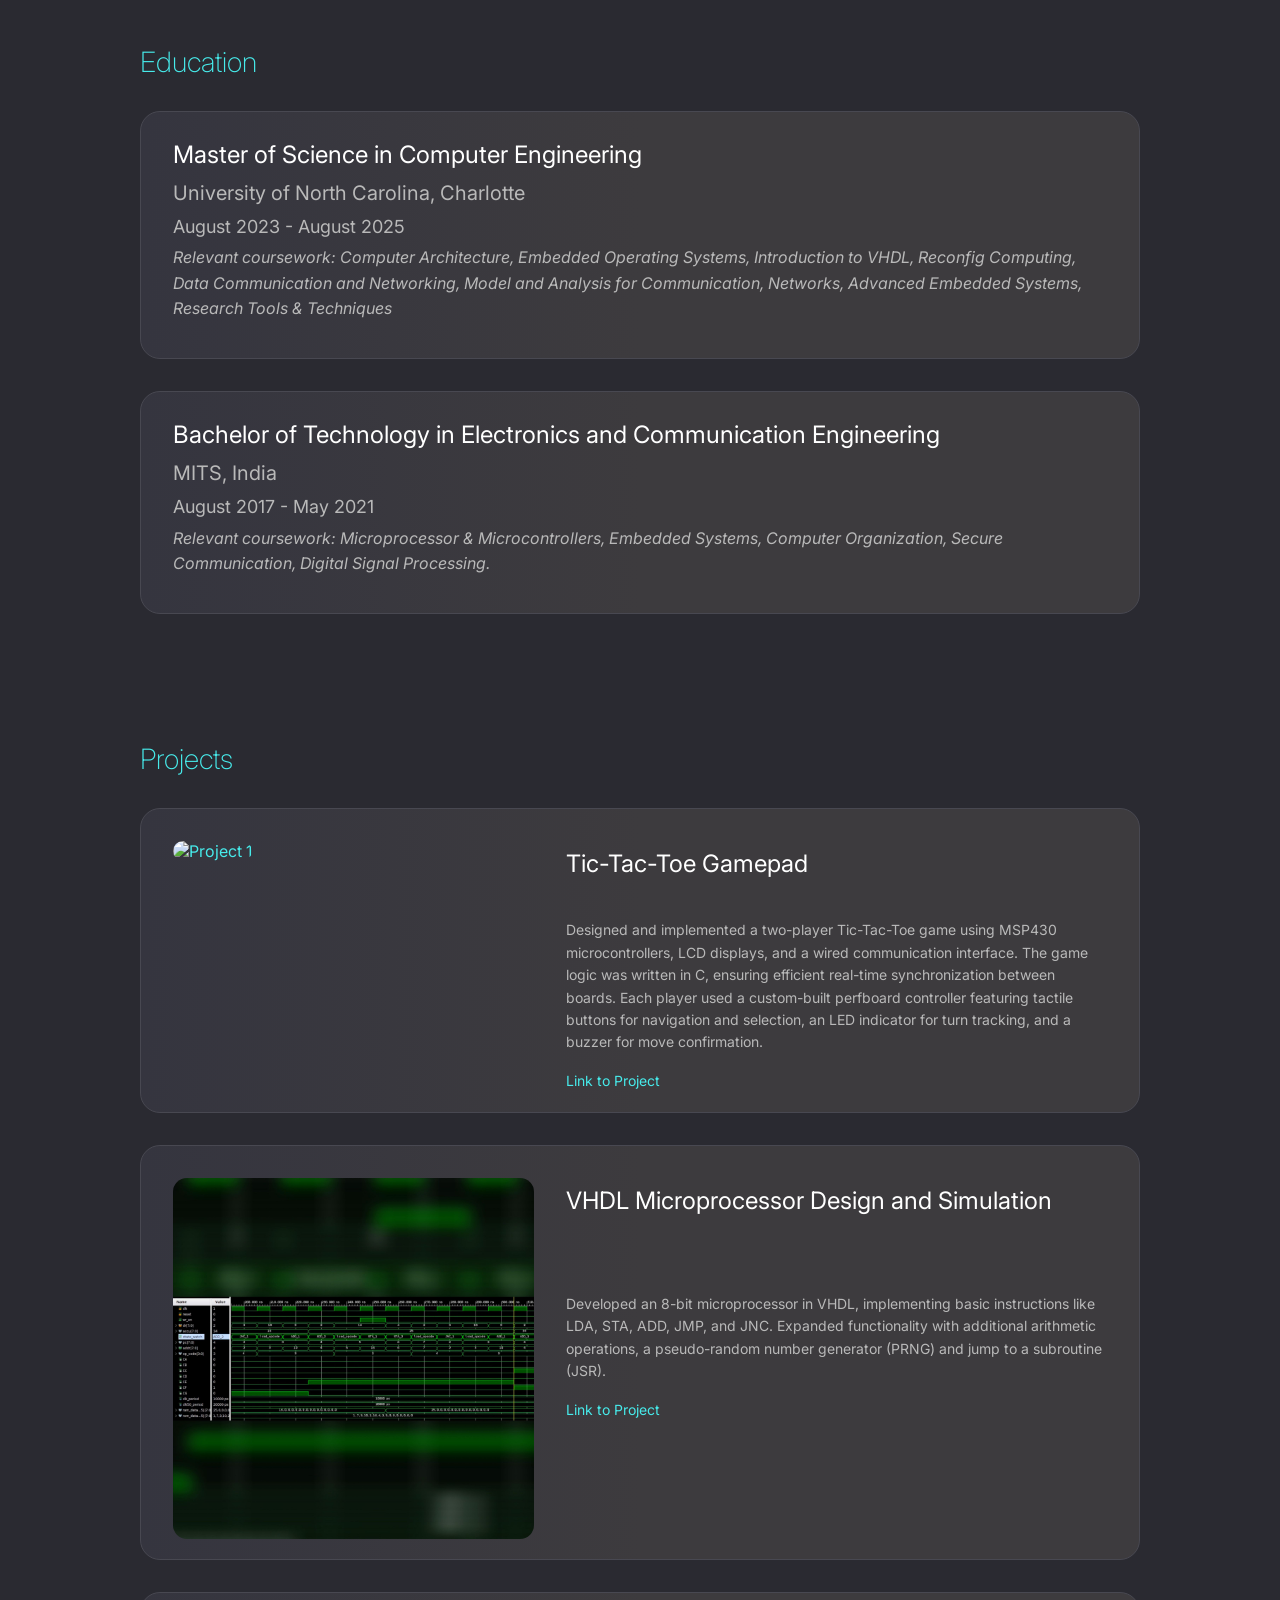
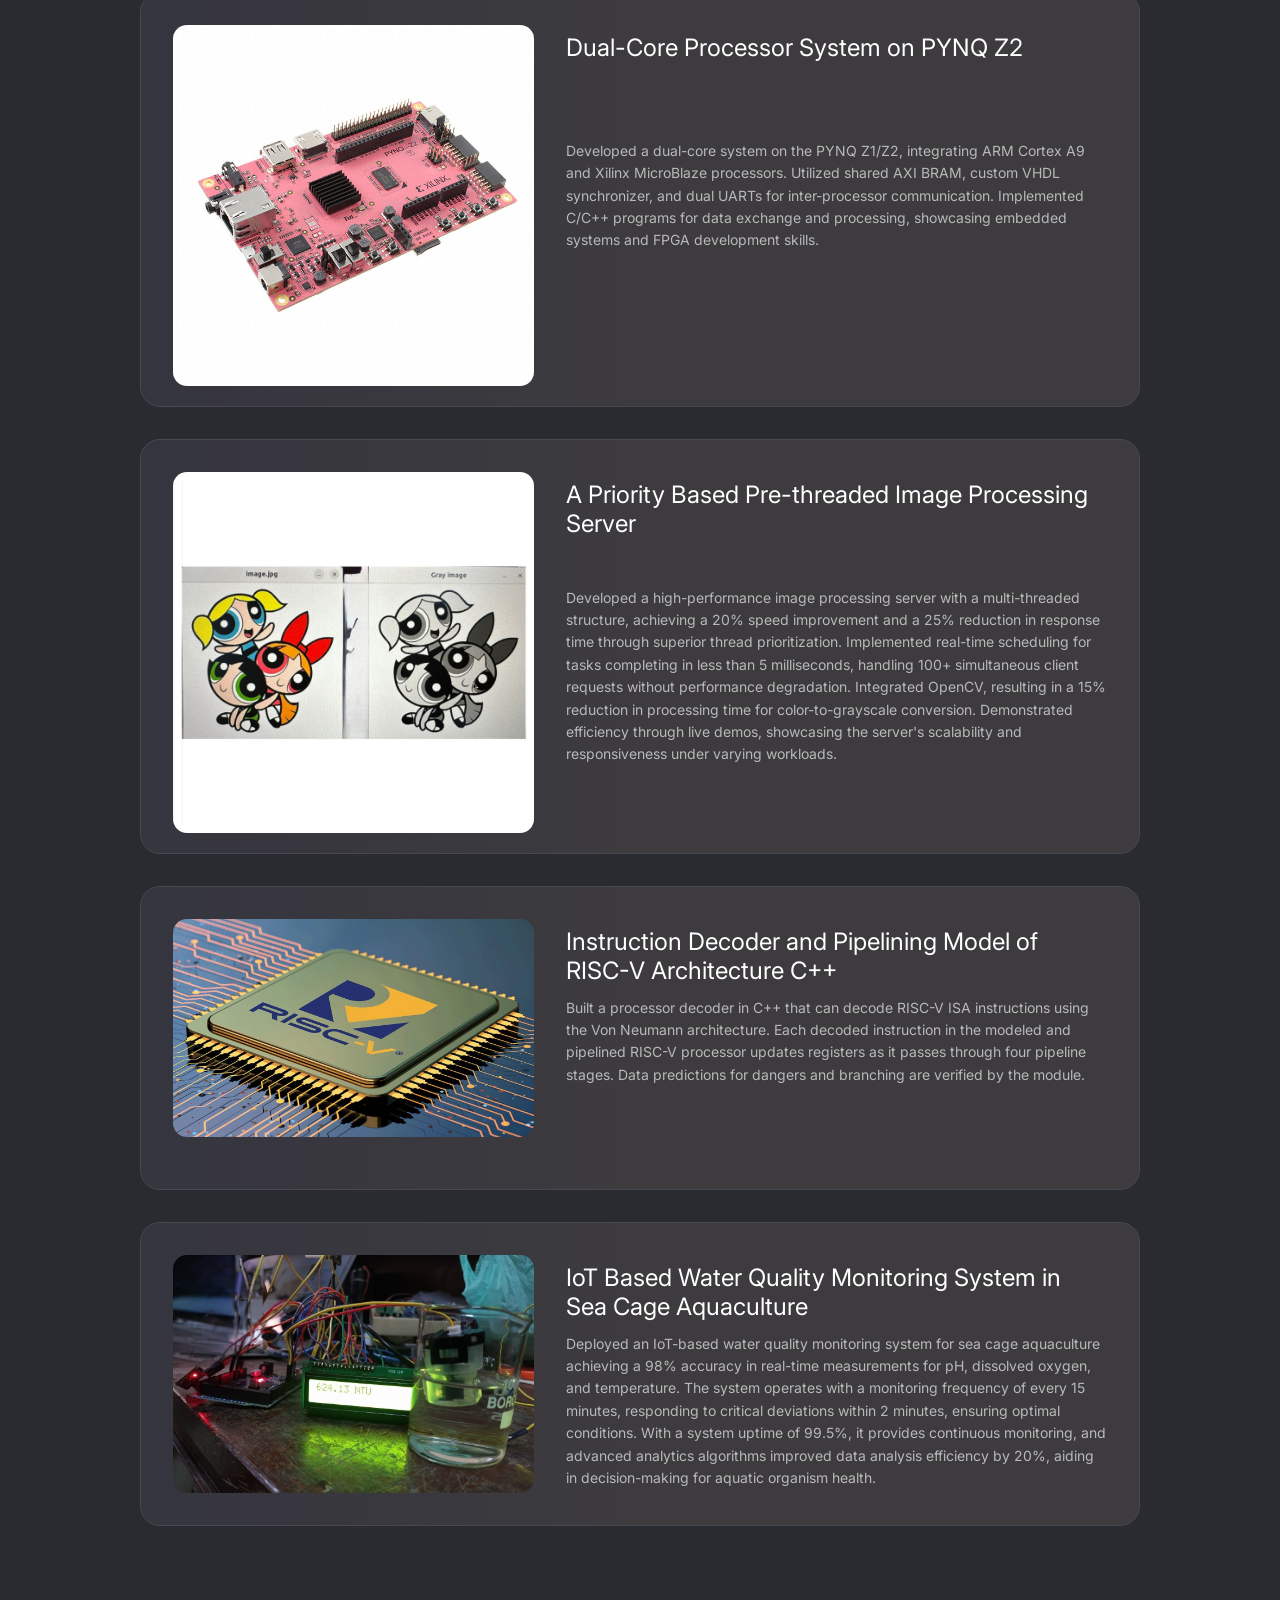
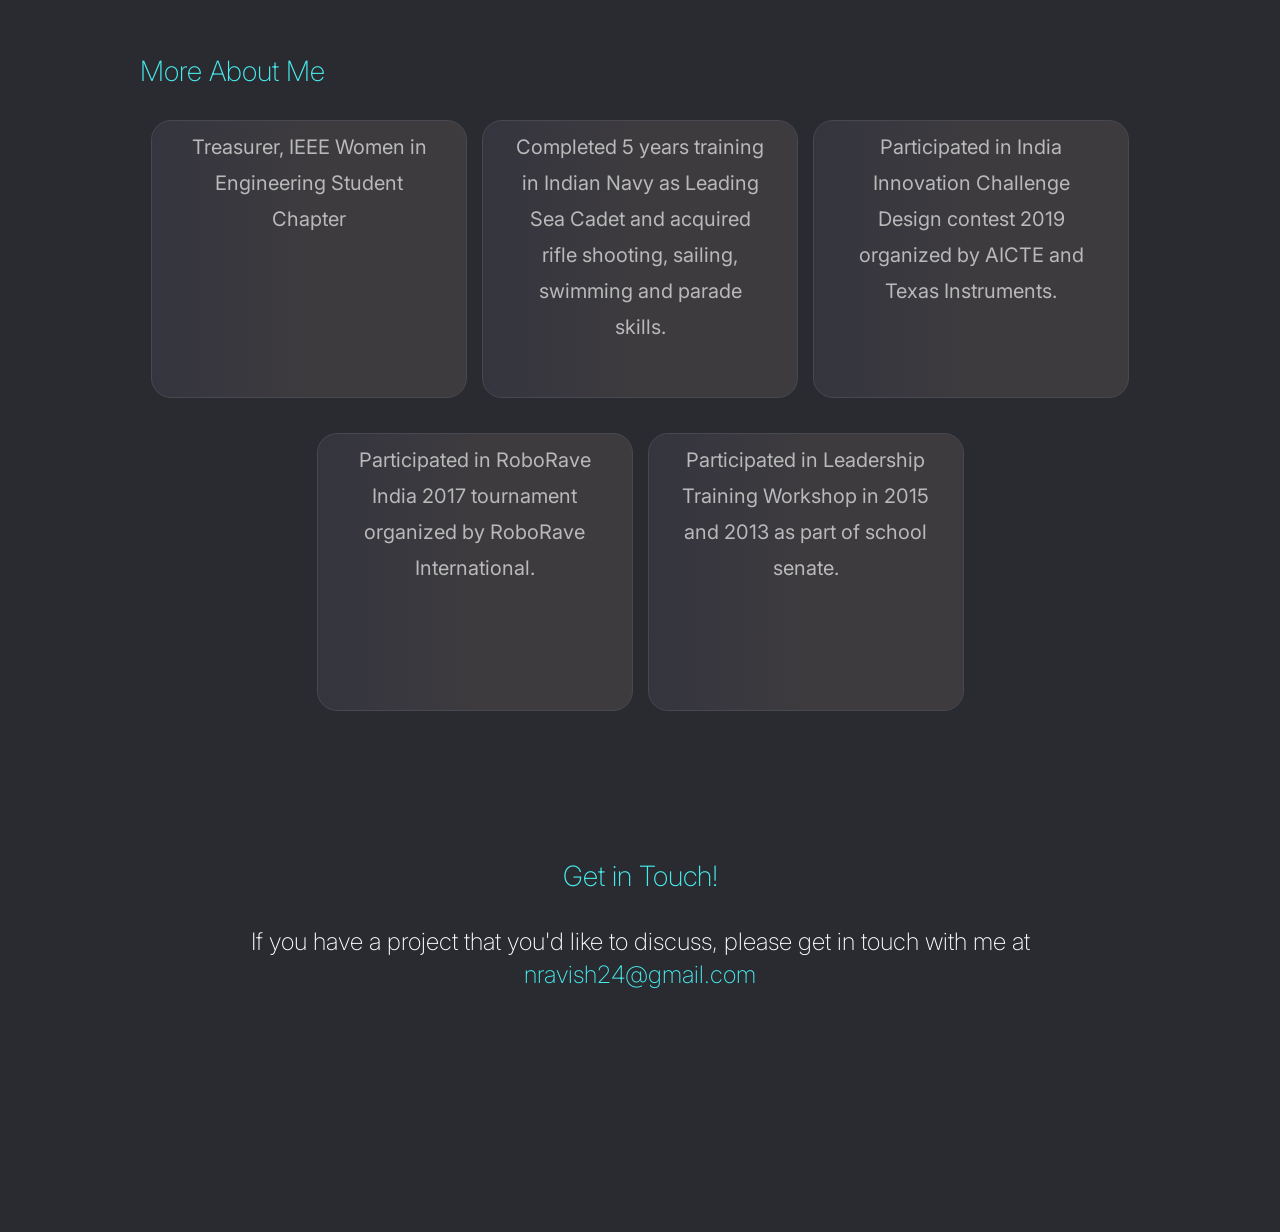
==== commit ef4c40a3: "Update index.html" ====
--- a/index.html
+++ b/index.html
@@ -16,6 +16,7 @@
             </div>
             <nav>
                 <ul>
+                    <li><a href="#about-me">About Me</a></li>
                     <li><a href="#experience">Experience</a></li>
                     <li><a href="#projects">Projects</a></li>
                     <li><a href="#contact">Contact</a></li>
@@ -26,15 +27,10 @@
         <main>
             <div id="about">
                 <h1>
-                    Hi, I'm Neha!
+                    ⚡ Hi, I'm Neha!
                 </h1>
                 <p>
-                    I'm a masters student in Computer Engineering at University of North Carolina at Charlotte, specializing in FPGA development and hardware
-                    acceleration.
-                    I have experience working with VHDL, Python, and C++, and hands-on expertise with FPGA architectures
-                    like
-                    Pynq Z2 and Xilinx Vivado. My focus is on optimizing real-time data transfer and high-performance
-                    computing using reconfigurable hardware solutions.
+                    I'm a Computer Engineering graduate passionate about building reliable, high-performance hardware systems. My focus is on ASIC/FPGA Design & Verification — from RTL coding and simulation to FPGA prototyping and on-board bring-up. Alongside that, I enjoy working on embedded systems projects that bring digital design into the real world.
                 </p>
                 <div style="width: 100%; margin-top: 120px;">
                     <h2 style="width: fit-content; margin: auto;">Connect With Me!</h2>
@@ -97,26 +93,86 @@
                 </div>
             </div>
 
+            <section id="about-me">
+                <h2>About Me</h2>
+                <div class="about-content">
+                    <p>
+                        I'm a recent Master's graduate in Computer Engineering from the University of North Carolina at Charlotte, specializing in ASIC/FPGA Design & Verification. I love taking ideas from RTL all the way to real hardware — whether that means writing SystemVerilog testbenches at 2 AM, chasing down timing issues in Vivado, or watching an LED blink exactly the way I intended on an FPGA board.
+                    </p>
+                    <p>
+                        My journey so far has taken me through RTL coding, simulation, synthesis, timing optimization, and on-board bring-up. Along the way, I've built and verified designs ranging from simple memory blocks to multi-core processors, and tested protocols like SPI, UART, I2C, AXI, and Wishbone.
+                    </p>
+                    <p>
+                        What excites me most is the challenge of creating reliable, high-performance hardware systems — and the mix of creativity and problem-solving that goes into making them work. While my primary focus is ASIC/SoC and FPGA development, I also enjoy tinkering with Embedded Systems (ARM, MSP430, Raspberry Pi) as a way to connect digital design with the physical world.
+                    </p>
+                    <p>
+                        Right now, I'm seeking full-time opportunities where I can bring my skills in RTL design, verification, and FPGA prototyping to life and keep pushing the boundaries of digital hardware.
+                    </p>
+                </div>
+            </section>
+
             <section id="skills">
                 <h2>Skills</h2>
 
                 <div style="display: flex; flex-wrap: wrap; justify-content: space-evenly;">
-                    <div class="skill card skill_card">
-                        <h3>
-                            Programming Languages
-                        </h3>
-                        <p>
-                            &bull; C, C++, Python, VHDL
-                        </p>
-                    </div>
-
-                    <div class="skill card skill_card">
-                        <h3>
-                            FPGA and Embedded Development
-                        </h3>
-                        <p>
-                            &bull; Pynq Z2, Basys 3, VCU128, Vivado, Vitis, Jupyter Notebook, MSP430, Raspberry Pi,
-                            Arduino, SparkFun RedBot
+
+                    <div class="skill card skill_card">
+                        <h3>
+                            📘 Hardware Description Languages (HDL)
+                        </h3>
+                        <p>
+                            &bull; SystemVerilog, Verilog, VHDL
+                        </p>
+                    </div>
+
+                    <div class="skill card skill_card">
+                        <h3>
+                            🧩 Verification Methodologies
+                        </h3>
+                        <p>
+                            &bull; UVM (basics), Constraint-Random Testing, Coverage-Driven Verification
+                            &bull; Functional & Code Coverage, Assertions (SVA), Formal Verification (basics)
+                        </p>
+                    </div>
+
+                    <div class="skill card skill_card">
+                        <h3>
+                            ⚡ FPGA Development
+                        </h3>
+                        <p>
+                            &bull; Pynq Z2, Basys 3, VCU128, Vivado, Vivado ILA, Vitis, EPWave, ModelSim, QuestaSim
+                            &bull; FPGA Prototyping, Synthesis, Implementation, Bitstream Generation, Post-Silicon Debug, Timing Constraints
+                            &bull; Jupyter Notebook, MATLAB, Simulink
+                        </p>
+                    </div>
+
+                    <div class="skill card skill_card">
+                        <h3>
+                            📡 Protocols & Architectures
+                        </h3>
+                        <p>
+                            &bull; AXI, AHB, APB, Wishbone, SPI, I2C, UART, GPIO, IP/TCP/UDP
+                            &bull; CPU Architecture, Memory Subsystems, FSMs, Low-Power Design
+                        </p>
+                    </div>
+
+                    <div class="skill card skill_card">
+                        <h3>
+                            💻 Programming Languages
+                        </h3>
+                        <p>
+                            &bull; C, C++, Python, Embedded C, Makefile, Git
+                        </p>
+                    </div>
+
+                    <div class="skill card skill_card">
+                        <h3>
+                            🔧 Embedded Development
+                        </h3>
+                        <p>
+                            &bull; MSP430, Raspberry Pi, Arduino, SparkFun RedBot
+                            &bull; RTOS (FreeRTOS – Intermediate), Embedded Linux (basic)
+                            &bull; Code Composer Studio, Visual Studio Code
                         </p>
                     </div>
 
@@ -131,6 +187,15 @@
 
                     <div class="skill card skill_card">
                         <h3>
+                            🔍 Testing & Debugging Tools
+                        </h3>
+                        <p>
+                            &bull; Oscilloscope, Logic Analyzer, JTAG, Waveform Viewer, Multi-meter
+                        </p>
+                    </div>
+
+                    <div class="skill card skill_card">
+                        <h3>
                             Security &amp; Networking
                         </h3>
                         <p> &bull; CISCO ASA, Checkpoint, Wireshark, Splunk, InfoBlox, Tufin, DX NetOps, Spectrum </p>
@@ -140,20 +205,21 @@
                             Testing &amp; Automation
                         </h3>
                         <p>
-                            &bull; Selenium, Cucumber, Jenkins, SoapUI
-                        </p>
-                    </div>
-
-                    <div class="skill card skill_card">
-                        <h3>
-                            Mathematical Modeling
-                        </h3>
-                        <p>
-                            &bull; MATLAB, Simulink
-                        </p>
-                    </div>
-                </div>
-            </section>
+                            &bull; Selenium, Cucumber, Jenkins (CI/CD pipelines), SoapUI, Build Script Automation
+                        </p>
+                    </div>
+
+                    <div class="skill card skill_card">
+                        <h3>
+                            📊 Development Methodologies
+                        </h3>
+                        <p>
+                            &bull; Agile, Scrum
+                        </p>
+                    </div>
+                </div>
+            </section>
+
 
             <section id="experience">
                 <h2>Experience</h2>
@@ -225,7 +291,7 @@
                     <div class="school card">
                         <h3>Master of Science in Computer Engineering</h3>
                         <p class="degree">University of North Carolina, Charlotte</p>
-                        <p class="timeline">August 2023 - May 2025</p>
+                        <p class="timeline">August 2023 - August 2025</p>
                         <p class="coursework">Relevant coursework: Computer Architecture, Embedded Operating Systems,
                             Introduction to VHDL, Reconfig Computing, Data Communication and Networking, Model and
                             Analysis for Communication, Networks, Advanced Embedded Systems, Research Tools &amp;
@@ -241,23 +307,7 @@
                     </div>
                 </div>
             </section>
-            <section id="projects">
-                <h2>Thesis</h2>
-                <div class="project card">
-                    <div class="thumbnail"><img
-                        src="/images/thesis.jpg"
-                        alt="Project 1"></div>
-                    <h3>Achieving Real-Time Dataflow and Parallelism in FPGA Systems Using Asynchronous Constructs in
-                        Python</h3>
-                    <p>
-                        My research focuses on optimizing data movement in parallel computing environments by leveraging named memory segments and a hardware/software co-designed memory management system. 
-                        This approach enables efficient data transfer scheduling, reducing memory bottlenecks in FPGA-based architectures equipped with High Bandwidth Memory (HBM). By incorporating hash-based 
-                        memory addressing and asynchronous task execution, the framework enhances real-time data matching and parallelism in large-scale computations. The work has applications in network-on-chip 
-                        (NoC) interconnects, AI accelerators, and high-performance FPGA computing. <br>
-                       
-                    </p>
-                </div>
-            </section>
+           
             <section id="portfolio">
                 <h2>Projects</h2>
                 <div class="project card">
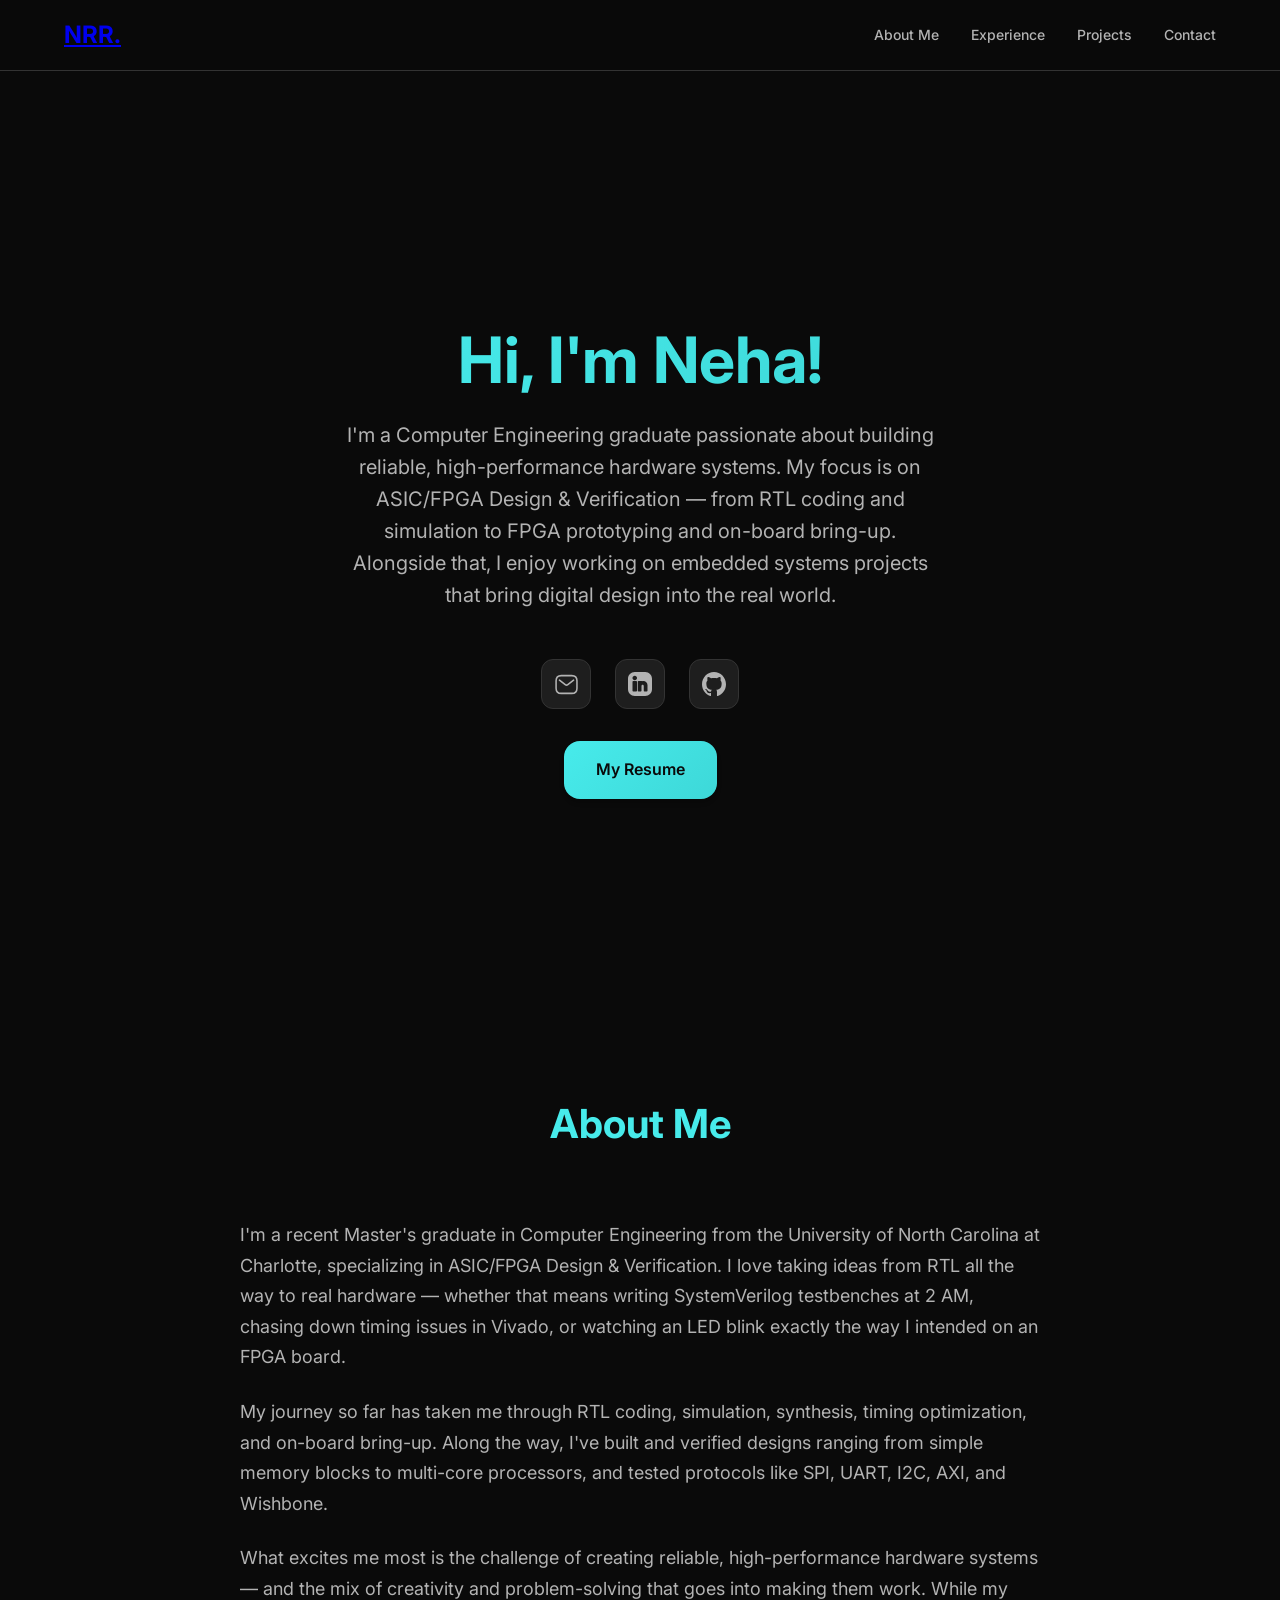
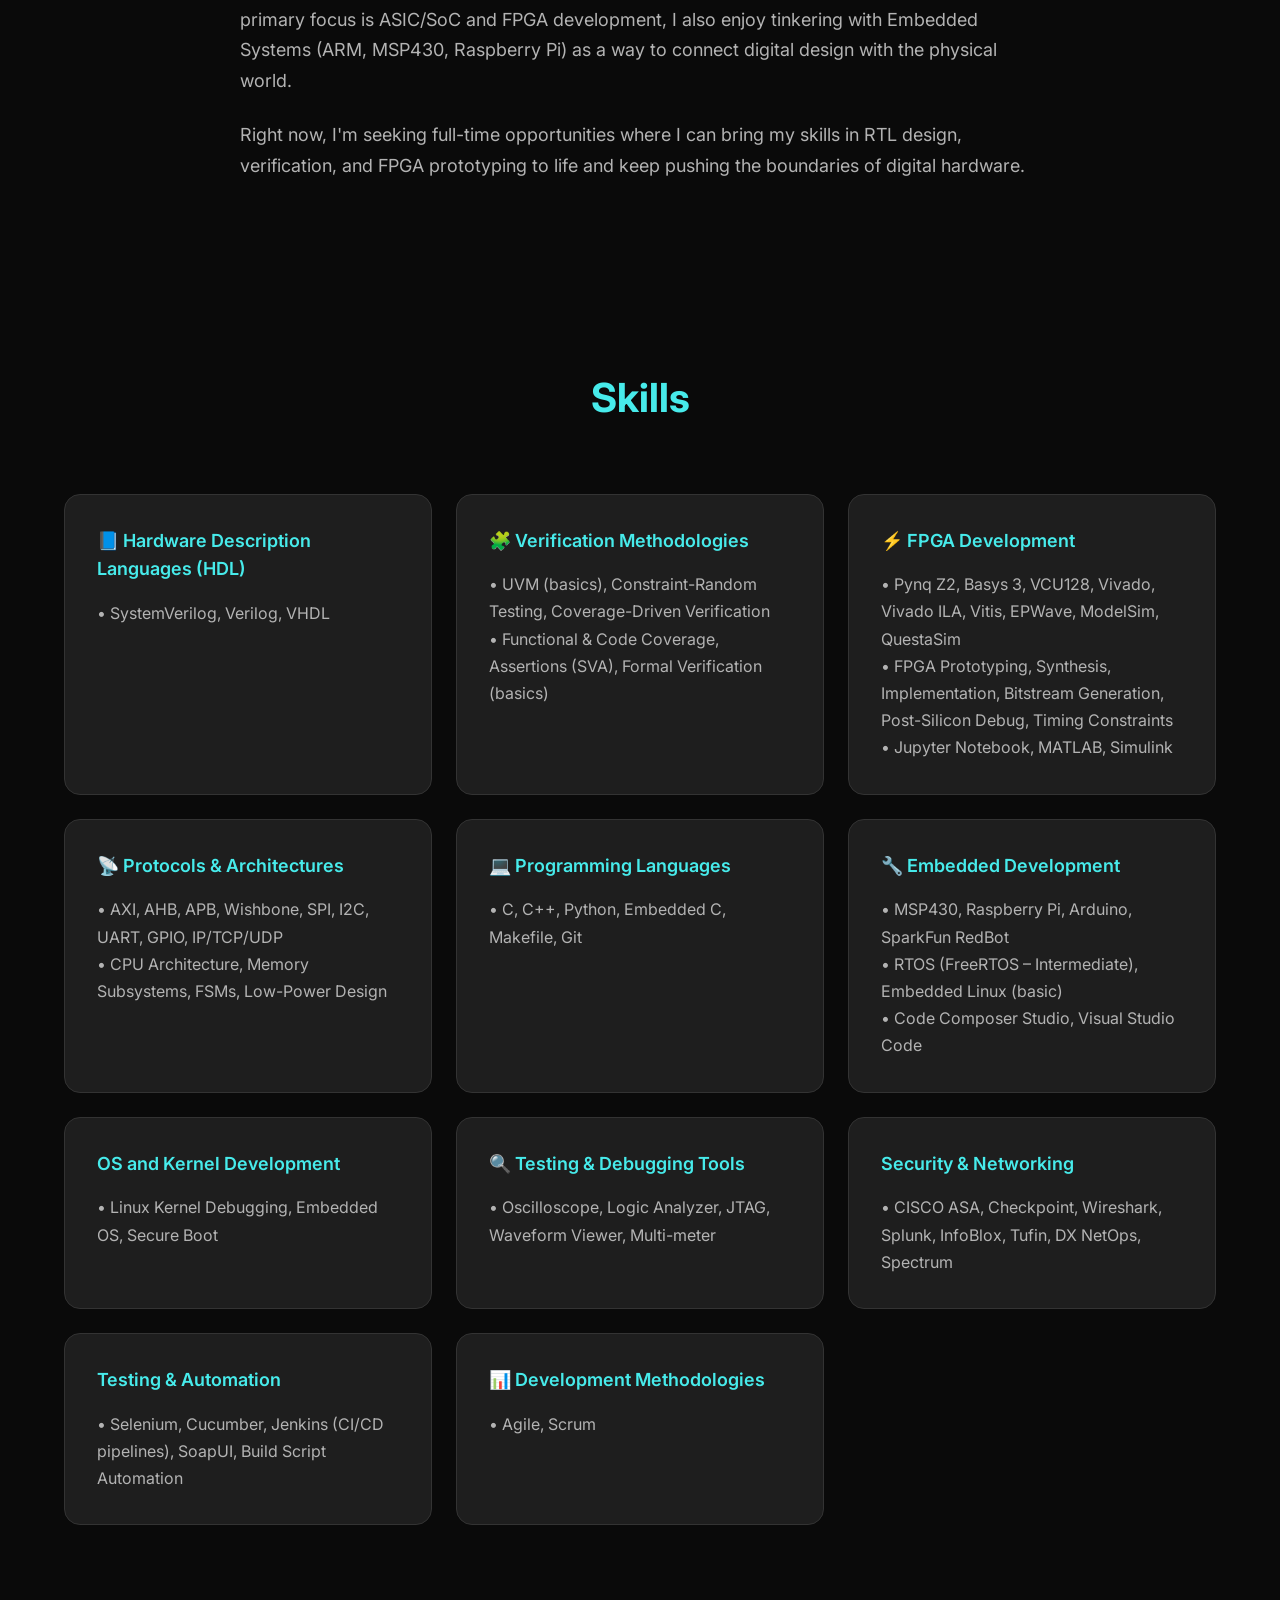
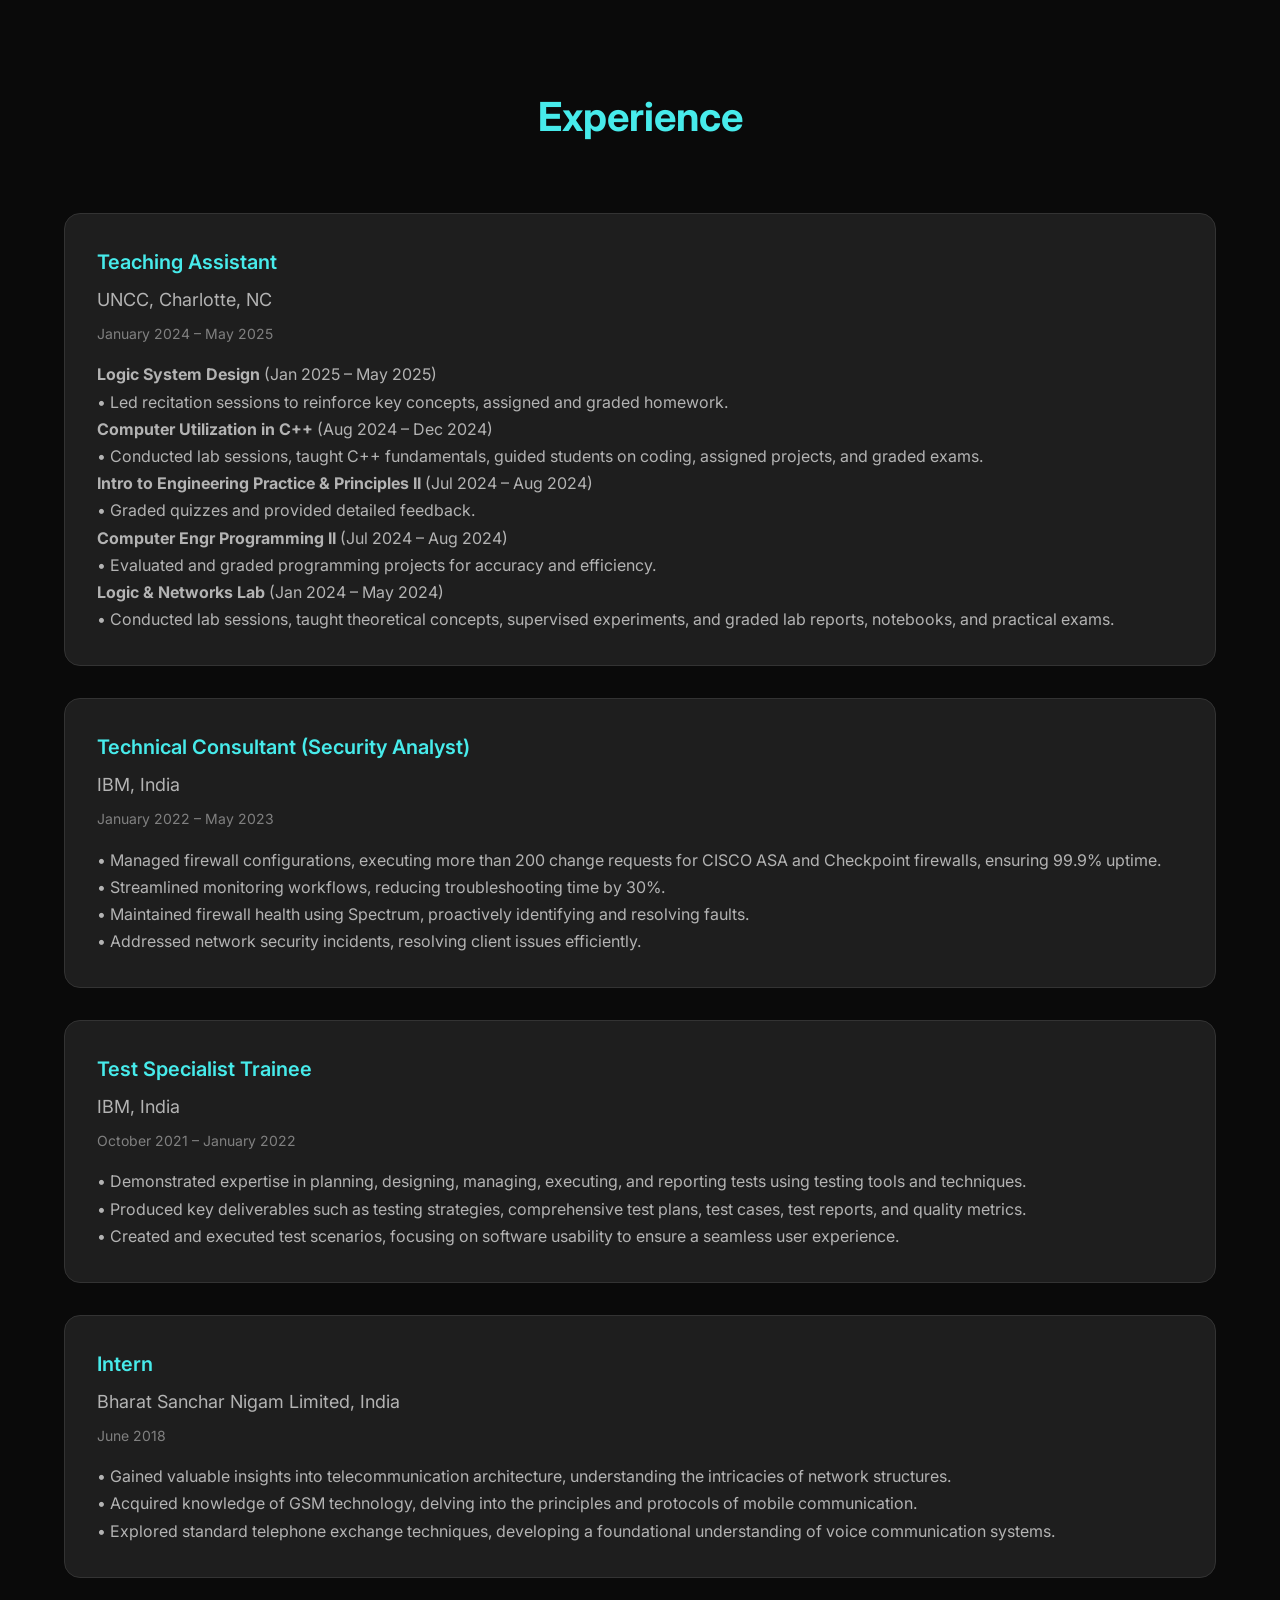
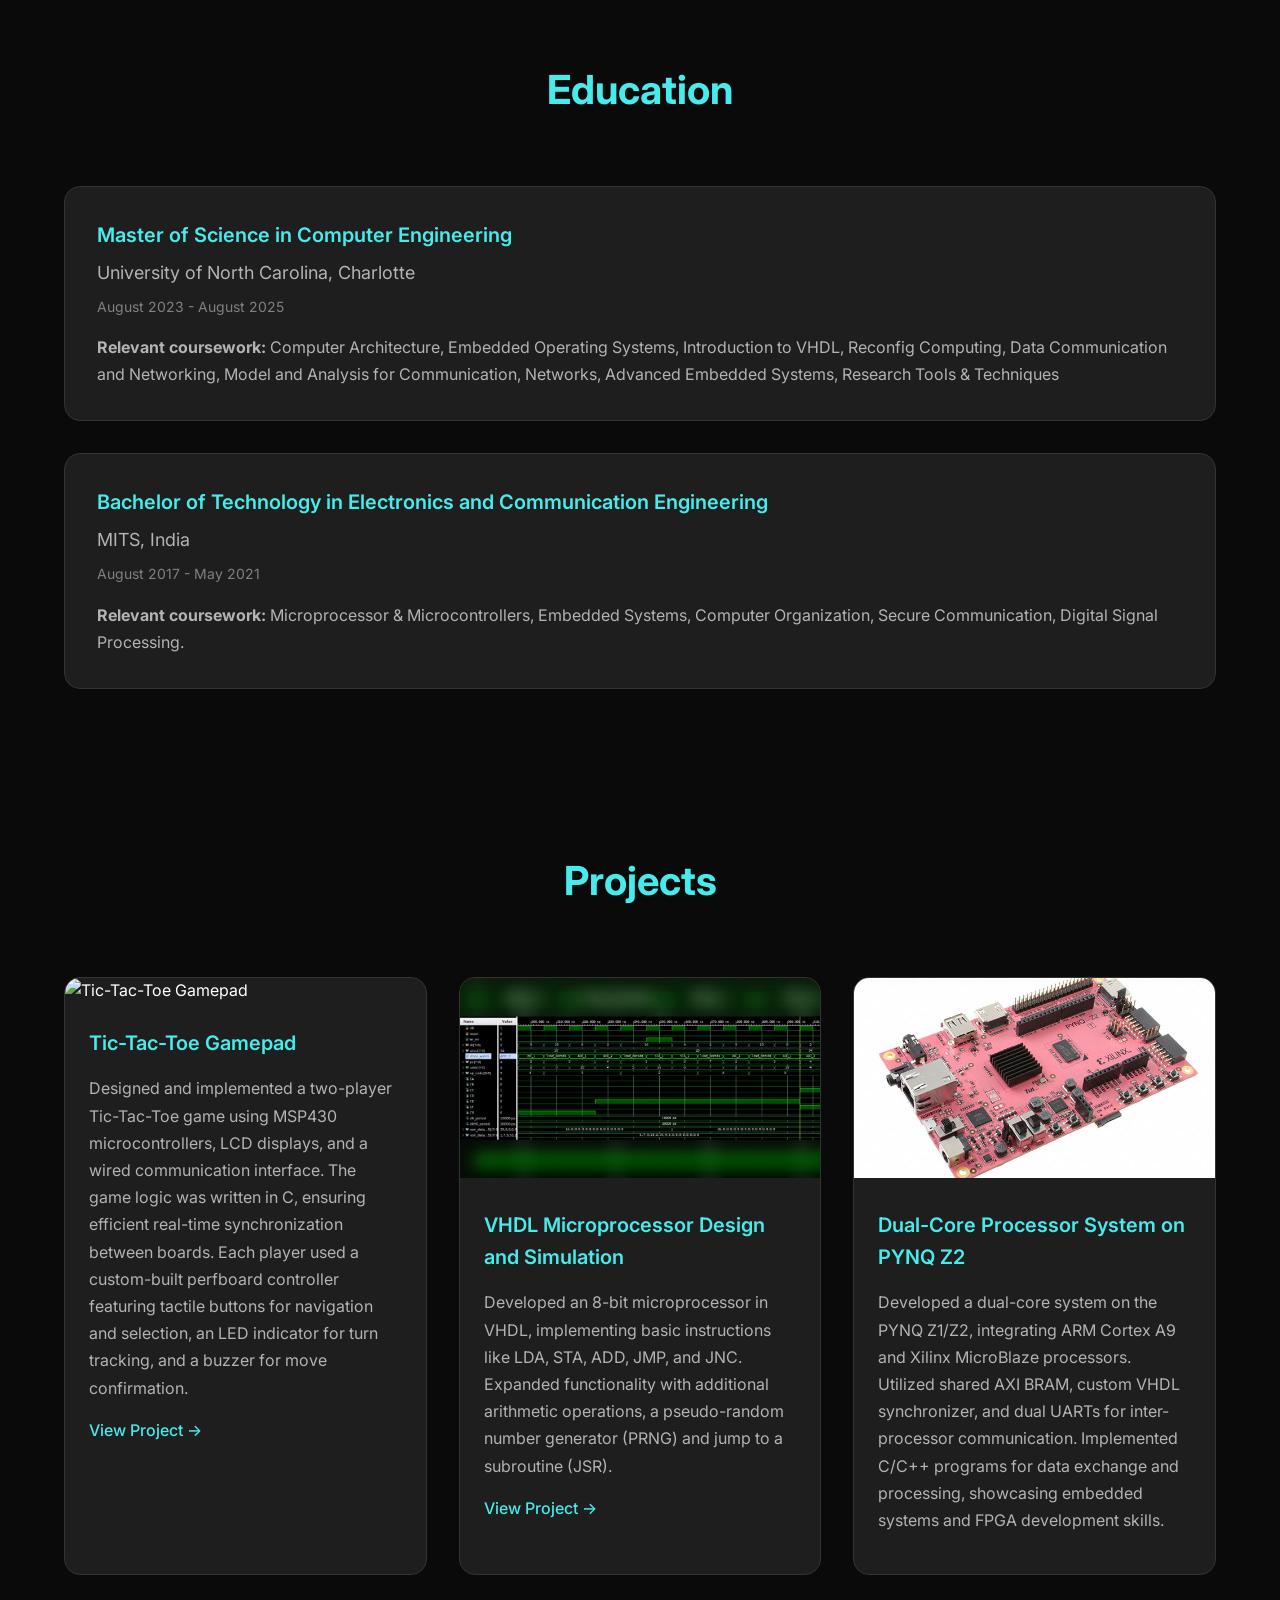
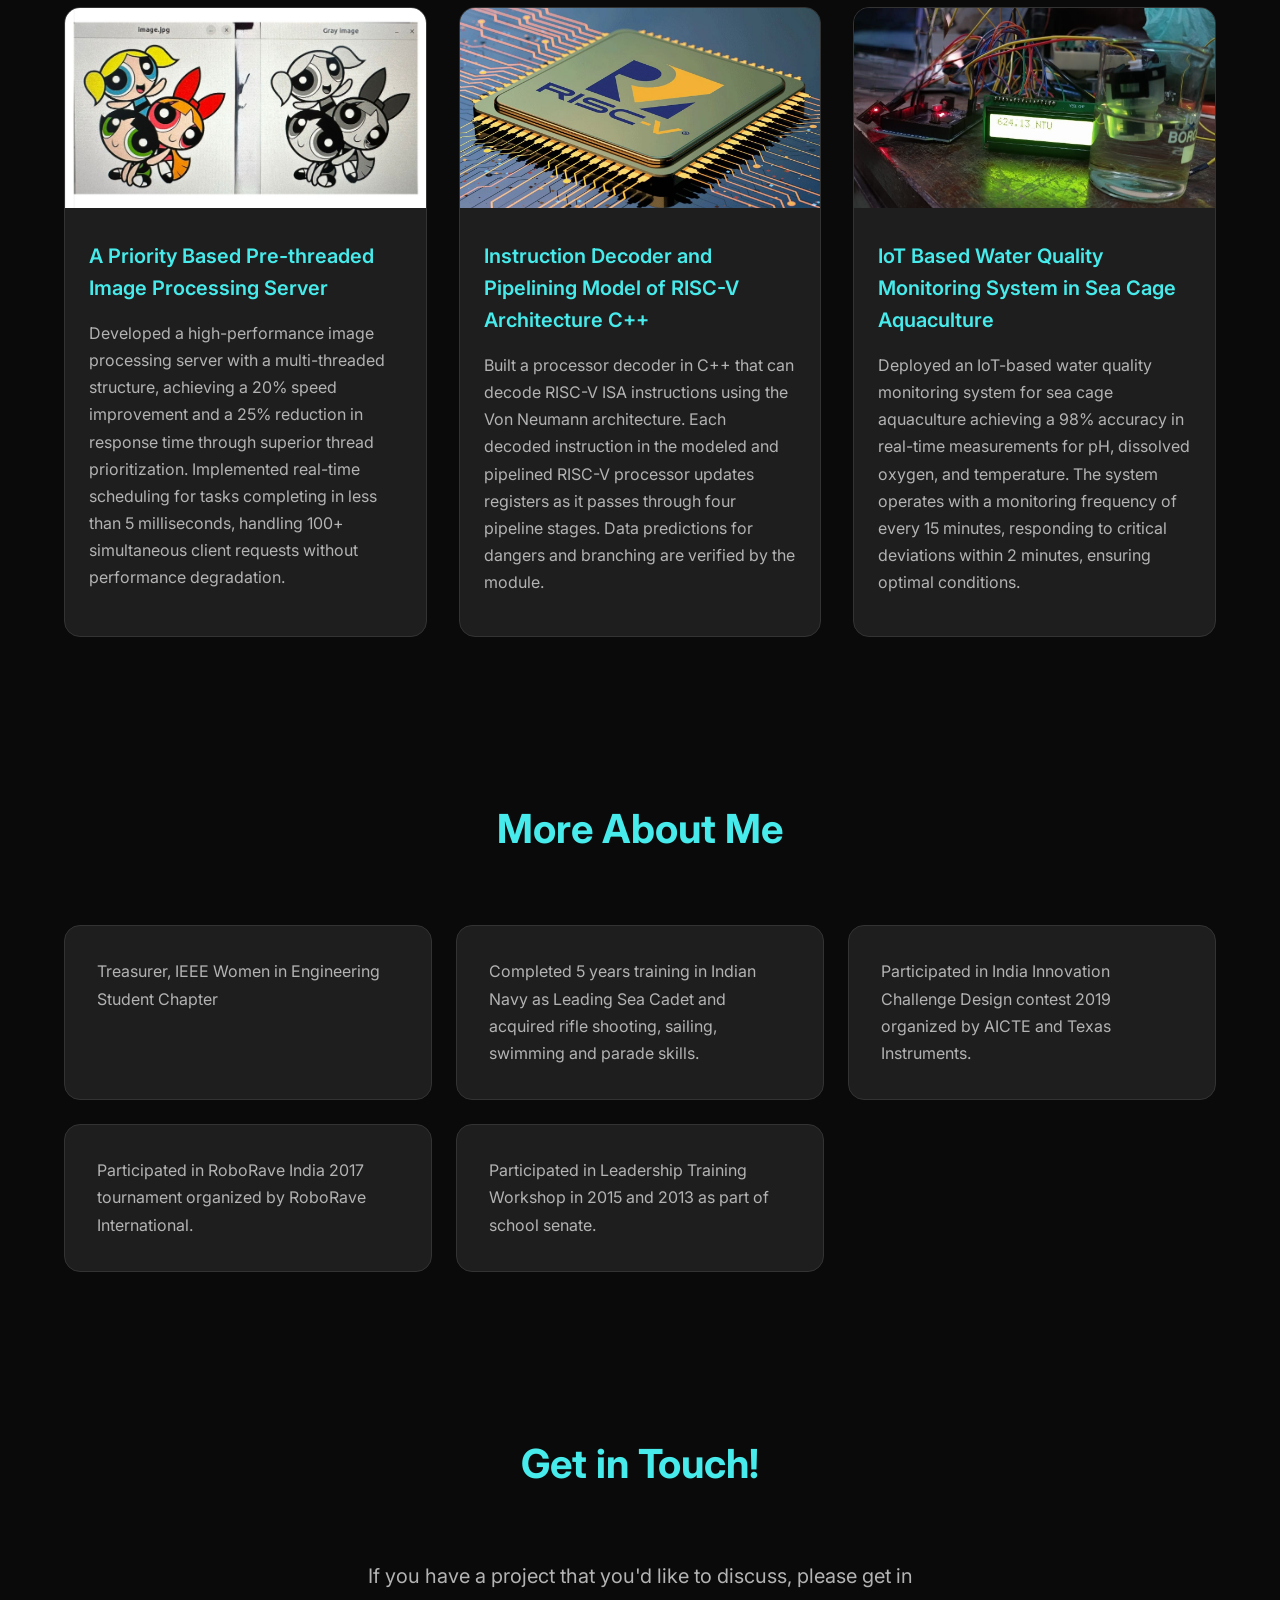
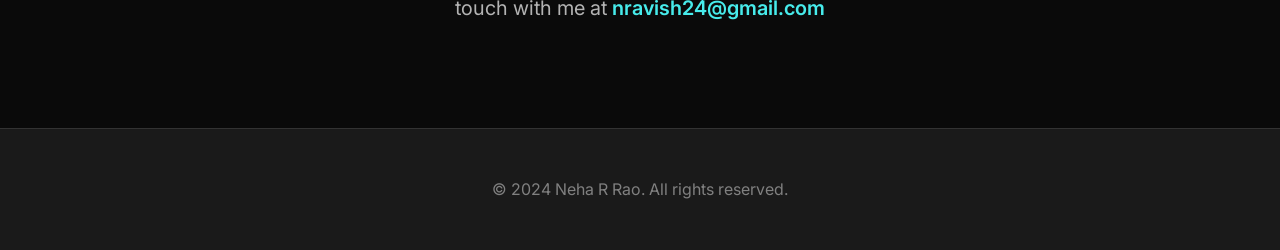
==== commit 7ff543ec: "1st change" ====
--- a/index.html
+++ b/index.html
@@ -9,92 +9,81 @@
 </head>
 
 <body>
-    <div id="page">
-        <header>
-            <div class="logo">
-                <a href="/">NRR.</a>
+    <header>
+        <div class="container">
+            <div class="header-content">
+                <div class="logo">
+                    <a href="/">NRR.</a>
+                </div>
+                <nav>
+                    <ul>
+                        <li><a href="#about-me">About Me</a></li>
+                        <li><a href="#experience">Experience</a></li>
+                        <li><a href="#projects">Projects</a></li>
+                        <li><a href="#contact">Contact</a></li>
+                    </ul>
+                </nav>
             </div>
-            <nav>
-                <ul>
-                    <li><a href="#about-me">About Me</a></li>
-                    <li><a href="#experience">Experience</a></li>
-                    <li><a href="#projects">Projects</a></li>
-                    <li><a href="#contact">Contact</a></li>
-                </ul>
-            </nav>
-        </header>
-
-        <main>
-            <div id="about">
-                <h1>
-                    ⚡ Hi, I'm Neha!
-                </h1>
-                <p>
-                    I'm a Computer Engineering graduate passionate about building reliable, high-performance hardware systems. My focus is on ASIC/FPGA Design & Verification — from RTL coding and simulation to FPGA prototyping and on-board bring-up. Alongside that, I enjoy working on embedded systems projects that bring digital design into the real world.
-                </p>
-                <div style="width: 100%; margin-top: 120px;">
-                    <h2 style="width: fit-content; margin: auto;">Connect With Me!</h2>
-                    <div class=""
-                        style="display:flex; width: 190px; justify-content: space-between; margin: auto; margin-top: 40px; ">
+        </div>
+    </header>
+
+    <main>
+        <div class="container">
+            <!-- Hero Section -->
+            <section id="about">
+                <div class="hero-content">
+                    <h1 class="hero-title">Hi, I'm Neha!</h1>
+                    <p class="hero-subtitle">
+                        I'm a Computer Engineering graduate passionate about building reliable, high-performance hardware systems. My focus is on ASIC/FPGA Design & Verification — from RTL coding and simulation to FPGA prototyping and on-board bring-up. Alongside that, I enjoy working on embedded systems projects that bring digital design into the real world.
+                    </p>
+                    
+                    <div class="social-links">
                         <!-- Email -->
-                        <a href="mailto:nravish24@gmail.com" target="_blank">
-                            <svg height="40px" width="40px" viewBox="0 0 23 23" fill="none"
-                                xmlns="http://www.w3.org/2000/svg" stroke="#000000">
+                        <a href="mailto:nravish24@gmail.com" target="_blank" class="social-link">
+                            <svg viewBox="0 0 23 23" fill="none" xmlns="http://www.w3.org/2000/svg">
                                 <g id="SVGRepo_bgCarrier" stroke-width="0"></g>
                                 <g id="SVGRepo_tracerCarrier" stroke-linecap="round" stroke-linejoin="round"></g>
                                 <g id="SVGRepo_iconCarrier">
                                     <g id="style=linear">
                                         <g id="email">
-                                            <path id="vector"
-                                                d="M17 20.5H7C4 20.5 2 19 2 15.5V8.5C2 5 4 3.5 7 3.5H17C20 3.5 22 5 22 8.5V15.5C22 19 20 20.5 17 20.5Z"
-                                                stroke="#ffffff" stroke-width="1.5" stroke-miterlimit="10"
-                                                stroke-linecap="round" stroke-linejoin="round"></path>
-                                            <path id="vector_2"
-                                                d="M18.7698 7.7688L13.2228 12.0551C12.5025 12.6116 11.4973 12.6116 10.777 12.0551L5.22998 7.7688"
-                                                stroke="#ffffff" stroke-width="1.5" stroke-linecap="round"></path>
+                                            <path id="vector" d="M17 20.5H7C4 20.5 2 19 2 15.5V8.5C2 5 4 3.5 7 3.5H17C20 3.5 22 5 22 8.5V15.5C22 19 20 20.5 17 20.5Z" stroke="currentColor" stroke-width="1.5" stroke-miterlimit="10" stroke-linecap="round" stroke-linejoin="round"></path>
+                                            <path id="vector_2" d="M18.7698 7.7688L13.2228 12.0551C12.5025 12.6116 11.4973 12.6116 10.777 12.0551L5.22998 7.7688" stroke="currentColor" stroke-width="1.5" stroke-linecap="round"></path>
                                         </g>
                                     </g>
                                 </g>
-                            </svg></a>
-                        <!-- LINKEDIN -->
-                        <a href="https://www.linkedin.com/in/neharrao/" target="_blank">
-                            <svg fill="#FFFFFF" height="40px" width="40px" version="1.1" id="Icons"
-                                xmlns="http://www.w3.org/2000/svg" xmlns:xlink="http://www.w3.org/1999/xlink"
-                                viewBox="0 0 32 32" xml:space="preserve">
-                                <path d="M23,0H9C4,0,0,4,0,9v14c0,5,4,9,9,9h14c5,0,9-4,9-9V9C32,4,28,0,23,0z M12,25c0,0.6-0.4,1-1,1H7c-0.6,0-1-0.4-1-1V13
-                           c0-0.6,0.4-1,1-1h4c0.6,0,1,0.4,1,1V25z M9,11c-1.7,0-3-1.3-3-3s1.3-3,3-3s3,1.3,3,3S10.7,11,9,11z M26,25c0,0.6-0.4,1-1,1h-3
-                           c-0.6,0-1-0.4-1-1v-3.5v-1v-2c0-0.8-0.7-1.5-1.5-1.5S18,17.7,18,18.5v2v1V25c0,0.6-0.4,1-1,1h-3c-0.6,0-1-0.4-1-1V13
-                           c0-0.6,0.4-1,1-1h4c0.3,0,0.5,0.1,0.7,0.3c0.6-0.2,1.2-0.3,1.8-0.3c3,0,5.5,2.5,5.5,5.5V25z" />
-                            </svg></a>
-                        <!-- GITHUB -->
-                        <a href="https://github.com/neharrao/" target="_blank">
-                            <svg width="40px" height="40px" viewBox="0 0 20 20" version="1.1"
-                                xmlns="http://www.w3.org/2000/svg" xmlns:xlink="http://www.w3.org/1999/xlink"
-                                fill="#FFFFFF">
+                            </svg>
+                        </a>
+                        <!-- LinkedIn -->
+                        <a href="https://www.linkedin.com/in/neharrao/" target="_blank" class="social-link">
+                            <svg fill="currentColor" viewBox="0 0 32 32" xmlns="http://www.w3.org/2000/svg">
+                                <path d="M23,0H9C4,0,0,4,0,9v14c0,5,4,9,9,9h14c5,0,9-4,9-9V9C32,4,28,0,23,0z M12,25c0,0.6-0.4,1-1,1H7c-0.6,0-1-0.4-1-1V13 c0-0.6,0.4-1,1-1h4c0.6,0,1,0.4,1,1V25z M9,11c-1.7,0-3-1.3-3-3s1.3-3,3-3s3,1.3,3,3S10.7,11,9,11z M26,25c0,0.6-0.4,1-1,1h-3 c-0.6,0-1-0.4-1-1v-3.5v-1v-2c0-0.8-0.7-1.5-1.5-1.5S18,17.7,18,18.5v2v1V25c0,0.6-0.4,1-1,1h-3c-0.6,0-1-0.4-1-1V13 c0-0.6,0.4-1,1-1h4c0.3,0,0.5,0.1,0.7,0.3c0.6-0.2,1.2-0.3,1.8-0.3c3,0,5.5,2.5,5.5,5.5V25z" />
+                            </svg>
+                        </a>
+                        <!-- GitHub -->
+                        <a href="https://github.com/neharrao/" target="_blank" class="social-link">
+                            <svg viewBox="0 0 20 20" xmlns="http://www.w3.org/2000/svg" fill="currentColor">
                                 <g id="Page-1" stroke="none" stroke-width="1" fill-rule="evenodd">
                                     <g id="Dribbble-Light-Preview" transform="translate(-140.000000, -7559.000000)">
                                         <g id="icons" transform="translate(56.000000, 160.000000)">
-                                            <path
-                                                d="M94,7399 C99.523,7399 104,7403.59 104,7409.253 C104,7413.782 101.138,7417.624 97.167,7418.981 C96.66,7419.082 96.48,7418.762 96.48,7418.489 C96.48,7418.151 96.492,7417.047 96.492,7415.675 C96.492,7414.719 96.172,7414.095 95.813,7413.777 C98.04,7413.523 100.38,7412.656 100.38,7408.718 C100.38,7407.598 99.992,7406.684 99.35,7405.966 C99.454,7405.707 99.797,7404.664 99.252,7403.252 C99.252,7403.252 98.414,7402.977 96.505,7404.303 C95.706,7404.076 94.85,7403.962 94,7403.958 C93.15,7403.962 92.295,7404.076 91.497,7404.303 C89.586,7402.977 88.746,7403.252 88.746,7403.252 C88.203,7404.664 88.546,7405.707 88.649,7405.966 C88.01,7406.684 87.619,7407.598 87.619,7408.718 C87.619,7412.646 89.954,7413.526 92.175,7413.785 C91.889,7414.041 91.63,7414.493 91.54,7415.156 C90.97,7415.418 89.522,7415.871 88.63,7414.304 C88.63,7414.304 88.101,7413.319 87.097,7413.247 C87.097,7413.247 86.122,7413.234 87.029,7413.87 C87.029,7413.87 87.684,7414.185 88.139,7415.37 C88.139,7415.37 88.726,7417.2 91.508,7416.58 C91.513,7417.437 91.522,7418.245 91.522,7418.489 C91.522,7418.76 91.338,7419.077 90.839,7418.982 C86.865,7417.627 84,7413.783 84,7409.253 C84,7403.59 88.478,7399 94,7399"
-                                                id="github-[#142]">
-
-                                            </path>
+                                            <path d="M94,7399 C99.523,7399 104,7403.59 104,7409.253 C104,7413.782 101.138,7417.624 97.167,7418.981 C96.66,7419.082 96.48,7418.762 96.48,7418.489 C96.48,7418.151 96.492,7417.047 96.492,7415.675 C96.492,7414.719 96.172,7414.095 95.813,7413.777 C98.04,7413.523 100.38,7412.656 100.38,7408.718 C100.38,7407.598 99.992,7406.684 99.35,7405.966 C99.454,7405.707 99.797,7404.664 99.252,7403.252 C99.252,7403.252 98.414,7402.977 96.505,7404.303 C95.706,7404.076 94.85,7403.962 94,7403.958 C93.15,7403.962 92.295,7404.076 91.497,7404.303 C89.586,7402.977 88.746,7403.252 88.746,7403.252 C88.203,7404.664 88.546,7405.707 88.649,7405.966 C88.01,7406.684 87.619,7407.598 87.619,7408.718 C87.619,7412.646 89.954,7413.526 92.175,7413.785 C91.889,7414.041 91.63,7414.493 91.54,7415.156 C90.97,7415.418 89.522,7415.871 88.63,7414.304 C88.63,7414.304 88.101,7413.319 87.097,7413.247 C87.097,7413.247 86.122,7413.234 87.029,7413.87 C87.029,7413.87 87.684,7414.185 88.139,7415.37 C88.139,7415.37 88.726,7417.2 91.508,7416.58 C91.513,7417.437 91.522,7418.245 91.522,7418.489 C91.522,7418.76 91.338,7419.077 90.839,7418.982 C86.865,7417.627 84,7413.783 84,7409.253 C84,7403.59 88.478,7399 94,7399" id="github-[#142]"></path>
                                         </g>
                                     </g>
                                 </g>
-                            </svg></a>
-
-                    </div>
-                    <div style="display: flex; justify-content: center; margin-top: 40px; ">
-                        <a href="/resume.pdf" class="resume-button" style="color: black;" target="_blank">
-                            My Resume
+                            </svg>
                         </a>
                     </div>
-                </div>
-            </div>
-
+                    
+                    <a href="/resume.pdf" class="resume-button" target="_blank">
+                        My Resume
+                    </a>
+                </div>
+            </section>
+
+            <!-- About Me Section -->
             <section id="about-me">
-                <h2>About Me</h2>
+                <div class="section-header">
+                    <h2 class="section-title">About Me</h2>
+                </div>
                 <div class="about-content">
                     <p>
                         I'm a recent Master's graduate in Computer Engineering from the University of North Carolina at Charlotte, specializing in ASIC/FPGA Design & Verification. I love taking ideas from RTL all the way to real hardware — whether that means writing SystemVerilog testbenches at 2 AM, chasing down timing issues in Vivado, or watching an LED blink exactly the way I intended on an FPGA board.
@@ -111,378 +100,290 @@
                 </div>
             </section>
 
+            <!-- Skills Section -->
             <section id="skills">
-                <h2>Skills</h2>
-
-                <div style="display: flex; flex-wrap: wrap; justify-content: space-evenly;">
-
-                    <div class="skill card skill_card">
-                        <h3>
-                            📘 Hardware Description Languages (HDL)
-                        </h3>
-                        <p>
-                            &bull; SystemVerilog, Verilog, VHDL
-                        </p>
-                    </div>
-
-                    <div class="skill card skill_card">
-                        <h3>
-                            🧩 Verification Methodologies
-                        </h3>
-                        <p>
-                            &bull; UVM (basics), Constraint-Random Testing, Coverage-Driven Verification
-                            &bull; Functional & Code Coverage, Assertions (SVA), Formal Verification (basics)
-                        </p>
-                    </div>
-
-                    <div class="skill card skill_card">
-                        <h3>
-                            ⚡ FPGA Development
-                        </h3>
-                        <p>
-                            &bull; Pynq Z2, Basys 3, VCU128, Vivado, Vivado ILA, Vitis, EPWave, ModelSim, QuestaSim
-                            &bull; FPGA Prototyping, Synthesis, Implementation, Bitstream Generation, Post-Silicon Debug, Timing Constraints
-                            &bull; Jupyter Notebook, MATLAB, Simulink
-                        </p>
-                    </div>
-
-                    <div class="skill card skill_card">
-                        <h3>
-                            📡 Protocols & Architectures
-                        </h3>
-                        <p>
-                            &bull; AXI, AHB, APB, Wishbone, SPI, I2C, UART, GPIO, IP/TCP/UDP
-                            &bull; CPU Architecture, Memory Subsystems, FSMs, Low-Power Design
-                        </p>
-                    </div>
-
-                    <div class="skill card skill_card">
-                        <h3>
-                            💻 Programming Languages
-                        </h3>
-                        <p>
-                            &bull; C, C++, Python, Embedded C, Makefile, Git
-                        </p>
-                    </div>
-
-                    <div class="skill card skill_card">
-                        <h3>
-                            🔧 Embedded Development
-                        </h3>
-                        <p>
-                            &bull; MSP430, Raspberry Pi, Arduino, SparkFun RedBot
-                            &bull; RTOS (FreeRTOS – Intermediate), Embedded Linux (basic)
-                            &bull; Code Composer Studio, Visual Studio Code
-                        </p>
-                    </div>
-
-                    <div class="skill card skill_card">
-                        <h3>
-                            OS and Kernel Development
-                        </h3>
-                        <p>
-                            &bull; Linux Kernel Debugging, Embedded OS, Secure Boot
-                        </p>
-                    </div>
-
-                    <div class="skill card skill_card">
-                        <h3>
-                            🔍 Testing & Debugging Tools
-                        </h3>
-                        <p>
-                            &bull; Oscilloscope, Logic Analyzer, JTAG, Waveform Viewer, Multi-meter
-                        </p>
-                    </div>
-
-                    <div class="skill card skill_card">
-                        <h3>
-                            Security &amp; Networking
-                        </h3>
-                        <p> &bull; CISCO ASA, Checkpoint, Wireshark, Splunk, InfoBlox, Tufin, DX NetOps, Spectrum </p>
-                    </div>
-                    <div class="skill card skill_card">
-                        <h3>
-                            Testing &amp; Automation
-                        </h3>
-                        <p>
-                            &bull; Selenium, Cucumber, Jenkins (CI/CD pipelines), SoapUI, Build Script Automation
-                        </p>
-                    </div>
-
-                    <div class="skill card skill_card">
-                        <h3>
-                            📊 Development Methodologies
-                        </h3>
-                        <p>
-                            &bull; Agile, Scrum
-                        </p>
-                    </div>
-                </div>
-            </section>
-
-
+                <div class="section-header">
+                    <h2 class="section-title">Skills</h2>
+                </div>
+                <div class="skills-grid">
+                    <div class="skill-card">
+                        <h3>📘 Hardware Description Languages (HDL)</h3>
+                        <p>• SystemVerilog, Verilog, VHDL</p>
+                    </div>
+
+                    <div class="skill-card">
+                        <h3>🧩 Verification Methodologies</h3>
+                        <p>• UVM (basics), Constraint-Random Testing, Coverage-Driven Verification<br>
+                        • Functional & Code Coverage, Assertions (SVA), Formal Verification (basics)</p>
+                    </div>
+
+                    <div class="skill-card">
+                        <h3>⚡ FPGA Development</h3>
+                        <p>• Pynq Z2, Basys 3, VCU128, Vivado, Vivado ILA, Vitis, EPWave, ModelSim, QuestaSim<br>
+                        • FPGA Prototyping, Synthesis, Implementation, Bitstream Generation, Post-Silicon Debug, Timing Constraints<br>
+                        • Jupyter Notebook, MATLAB, Simulink</p>
+                    </div>
+
+                    <div class="skill-card">
+                        <h3>📡 Protocols & Architectures</h3>
+                        <p>• AXI, AHB, APB, Wishbone, SPI, I2C, UART, GPIO, IP/TCP/UDP<br>
+                        • CPU Architecture, Memory Subsystems, FSMs, Low-Power Design</p>
+                    </div>
+
+                    <div class="skill-card">
+                        <h3>💻 Programming Languages</h3>
+                        <p>• C, C++, Python, Embedded C, Makefile, Git</p>
+                    </div>
+
+                    <div class="skill-card">
+                        <h3>🔧 Embedded Development</h3>
+                        <p>• MSP430, Raspberry Pi, Arduino, SparkFun RedBot<br>
+                        • RTOS (FreeRTOS – Intermediate), Embedded Linux (basic)<br>
+                        • Code Composer Studio, Visual Studio Code</p>
+                    </div>
+
+                    <div class="skill-card">
+                        <h3>OS and Kernel Development</h3>
+                        <p>• Linux Kernel Debugging, Embedded OS, Secure Boot</p>
+                    </div>
+
+                    <div class="skill-card">
+                        <h3>🔍 Testing & Debugging Tools</h3>
+                        <p>• Oscilloscope, Logic Analyzer, JTAG, Waveform Viewer, Multi-meter</p>
+                    </div>
+
+                    <div class="skill-card">
+                        <h3>Security & Networking</h3>
+                        <p>• CISCO ASA, Checkpoint, Wireshark, Splunk, InfoBlox, Tufin, DX NetOps, Spectrum</p>
+                    </div>
+
+                    <div class="skill-card">
+                        <h3>Testing & Automation</h3>
+                        <p>• Selenium, Cucumber, Jenkins (CI/CD pipelines), SoapUI, Build Script Automation</p>
+                    </div>
+
+                    <div class="skill-card">
+                        <h3>📊 Development Methodologies</h3>
+                        <p>• Agile, Scrum</p>
+                    </div>
+                </div>
+            </section>
+
+            <!-- Experience Section -->
             <section id="experience">
-                <h2>Experience</h2>
-                <div class="job card">
-                    <h3 id="job">Teaching Assistant</h3>
-                    <p class="role">UNCC, Charlotte, NC</p>
-                    <p class="timeline">January 2024 – May 2025</p>
-                    <p class="responsibilities">
-                        &bull; Logic System Design (Jan 2025 – May 2025) <br>
-                        <span style="padding-left: 25px;">- Led recitation sessions to reinforce key concepts, assigned
-                            and graded homework. <br></span>
-                        &bull; Computer Utilization in C++ (Aug 2024 – Dec 2024) <br>
-                        <span style="padding-left: 25px;">- Conducted lab sessions, taught C++ fundamentals, guided
-                            students on coding, assigned projects, and graded exams. <br></span>
-                        &bull; Intro to Engineering Practice &amp; Principles II (Jul 2024 – Aug 2024) <br>
-                        <span style="padding-left: 25px;">- Graded quizzes and provided detailed feedback. <br></span>
-                        &bull; Computer Engr Programming II (Jul 2024 – Aug 2024) <br>
-                        <span style="padding-left: 25px;">- Evaluated and graded programming projects for accuracy and
-                            efficiency. <br></span>
-                        &bull; Logic &amp; Networks Lab (Jan 2024 – May 2024) <br>
-                        <span style="padding-left: 25px;">- Conducted lab sessions, taught theoretical concepts,
-                            supervised experiments, and graded lab reports, notebooks, and practical exams. <br></span>
-                    </p>
-                </div>
-
-                <div class="job card">
-                    <h3 id="job">Technical Consultant (Security Analyst)</h3>
-                    <p class="role">IBM, India</p>
-                    <p class="timeline">January 2022 – May 2023</p>
-                    <p class="responsibilities">
-                        &bull; Managed firewall configurations, executing more than 200 change requests for CISCO ASA
-                        and Checkpoint firewalls, ensuring 99.9% uptime. <br>
-                        &bull; Streamlined monitoring workflows, reducing troubleshooting time by 30%.<br>
-                        &bull; Maintained firewall health using Spectrum, proactively identifying and resolving
-                        faults.<br>
-                        &bull; Addressed network security incidents, resolving client issues efficiently.<br>
-                    </p>
-                </div>
-                <div class="job card">
-                    <h3 id="job">Test Specialist Trainee</h3>
-                    <p class="role">IBM, India</p>
-                    <p class="timeline">October 2021 – January 2022</p>
-                    <p class="responsibilities">
-                        &bull; Demonstrated expertise in planning, designing, managing, executing, and reporting tests
-                        using testing tools and techniques.<br>
-                        &bull; Produced key deliverables such as testing strategies, comprehensive test plans, test
-                        cases, test reports, and quality metrics.<br>
-                        &bull; Created and executed test scenarios, focusing on software usability to ensure a seamless
-                        user experience.<br>
-                    </p>
-                </div>
-
-                <div class="job card">
-                    <h3 id="job">Intern</h3>
-                    <p class="role">Bharat Sanchar Nigam Limited, India</p>
-                    <p class="timeline">June 2018</p>
-                    <p class="responsibilities">
-                        &bull; Gained valuable insights into telecommunication architecture, understanding the
-                        intricacies of network structures.<br>
-                        &bull; Acquired knowledge of GSM technology, delving into the principles and protocols of mobile
-                        communication.<br>
-                        &bull; Explored standard telephone exchange techniques, developing a foundational understanding
-                        of voice communication systems.<br>
-                    </p>
-                </div>
-                <div class="education">
-                    <h2>Education</h2>
-
-                    <div class="school card">
-                        <h3>Master of Science in Computer Engineering</h3>
-                        <p class="degree">University of North Carolina, Charlotte</p>
-                        <p class="timeline">August 2023 - August 2025</p>
-                        <p class="coursework">Relevant coursework: Computer Architecture, Embedded Operating Systems,
-                            Introduction to VHDL, Reconfig Computing, Data Communication and Networking, Model and
-                            Analysis for Communication, Networks, Advanced Embedded Systems, Research Tools &amp;
-                            Techniques </p>
-                    </div>
-
-                    <div class="school card">
-                        <h3>Bachelor of Technology in Electronics and Communication Engineering</h3>
-                        <p class="degree">MITS, India</p>
-                        <p class="timeline">August 2017 - May 2021</p>
-                        <p class="coursework">Relevant coursework: Microprocessor &amp; Microcontrollers, Embedded
-                            Systems, Computer Organization, Secure Communication, Digital Signal Processing.</p>
-                    </div>
-                </div>
-            </section>
-           
-            <section id="portfolio">
-                <h2>Projects</h2>
-                <div class="project card">
-                    <div class="thumbnail"><a href="https://github.com/neharrao/MSP430-tic-tac-toe-gamepad"
-                            target="_blank"><img src="/images/tictactoe.jpeg" alt="Project 1"></a></div>
-                    <h3>Tic-Tac-Toe Gamepad</h3>
-                    <p>
-                        Designed and implemented a two-player Tic-Tac-Toe game using MSP430 microcontrollers, LCD
-                        displays, and a wired communication interface. The game logic was written in C, ensuring
-                        efficient real-time synchronization between boards. Each player used a custom-built perfboard
-                        controller featuring tactile buttons for navigation and selection, an LED indicator for turn
-                        tracking, and a buzzer for move confirmation. <br>
-                        <a href="https://github.com/neharrao/MSP430-tic-tac-toe-gamepad" target="_blank">Link to Project</a>
-                    </p>
-                </div>
-                <div class="project card">
-                    <div class="thumbnail"><a href="https://github.com/neharrao/microprocessor_VHDL" target="_blank"><img
-                                src="/images/vhdl.jpeg"
-                                alt="Project 1"></a></div>
-                    <h3>VHDL Microprocessor Design and Simulation</h3>
-                    <p>
-                        Developed an 8-bit microprocessor in VHDL, implementing basic instructions like LDA, STA, ADD,
-                        JMP, and JNC. Expanded functionality with additional arithmetic operations, a pseudo-random
-                        number generator (PRNG) and jump to a subroutine (JSR). <br>
-                        <a href="https://github.com/neharrao/microprocessor_VHDL" target="_blank">Link to Project</a>
-                    </p>
-                </div>
-                <div class="project card">
-                    <div class="thumbnail">
-                        <!-- <a href="/link-to-project" target="_blank"></a> -->
-                        <img src="/images/pynqz2.jpeg"
-                        alt="Project 1"></div>
-                    <h3>Dual-Core Processor System on PYNQ Z2</h3>
-                    <p>
-                        Developed a dual-core system on the PYNQ Z1/Z2, integrating ARM Cortex A9 and Xilinx MicroBlaze
-                        processors. Utilized shared AXI BRAM, custom VHDL synchronizer, and dual UARTs for
-                        inter-processor communication. Implemented C/C++ programs for data exchange and processing,
-                        showcasing embedded systems and FPGA development skills. <br>
-                        <!-- <a href="/link-to-project" target="_blank">Link to Project</a> -->
-                    </p>
-                </div>
-                <div class="project card">
-                    <div class="thumbnail">
-                        <!-- <a href="/link-to-project" target="_blank"></a> -->
-                        <img
-                        src="/images/image_processing.jpg"
-                        alt="Project 1"></div>
-                    <h3>A Priority Based Pre-threaded Image Processing Server</h3>
-                    <p>
-                        Developed a high-performance image processing server with a multi-threaded structure, achieving
-                        a 20% speed improvement and a 25% reduction in response time through superior thread
-                        prioritization. Implemented real-time scheduling for tasks completing in less than 5
-                        milliseconds, handling 100+ simultaneous client requests without performance degradation.
-                        Integrated OpenCV, resulting in a 15% reduction in processing time for color-to-grayscale
-                        conversion. Demonstrated efficiency through live demos, showcasing the server's scalability and
-                        responsiveness under varying workloads. <br>
-                        <!-- <a href="/link-to-project" target="_blank">Link to Project</a> -->
-                    </p>
-                </div>
-                <div class="project card">
-                    <div class="thumbnail">
-                        <!-- <a href="/link-to-project" target="_blank"></a> -->
-                        <img
-                        src="/images/RISCV.jpg"
-                        alt="Project 1"></div>
-                    <h3>Instruction Decoder and Pipelining Model of RISC-V Architecture C++</h3>
-                    <p>
-                        Built a processor decoder in C++ that can decode RISC-V ISA instructions using the Von Neumann
-                        architecture. Each decoded instruction in the modeled and pipelined RISC-V processor updates
-                        registers as it passes through four pipeline stages. Data predictions for dangers and branching
-                        are verified by the module. <br>
-                        <!-- <a href="/link-to-project" target="_blank">Link to Project</a> -->
-                    </p>
-                </div>
-                <div class="project card">
-                    <div class="thumbnail"><img
-                        src="/images/iot.jpg"
-                        alt="Project 1"></div>
-                    <h3>IoT Based Water Quality Monitoring System in Sea Cage Aquaculture</h3>
-                    <p>
-                        Deployed an IoT-based water quality monitoring system for sea cage aquaculture achieving a 98%
-                        accuracy in real-time measurements for pH, dissolved oxygen, and temperature. The system
-                        operates with a monitoring frequency of every 15 minutes, responding to critical deviations
-                        within 2 minutes, ensuring optimal conditions. With a system uptime of 99.5%, it provides
-                        continuous monitoring, and advanced analytics algorithms improved data analysis efficiency by
-                        20%, aiding in decision-making for aquatic organism health.<br>
-                    </p>
-                </div>
-            </section>
-            <section id="skills">
-                <h2>More About Me</h2>
-                <div style="display: flex; flex-wrap: wrap; justify-content: center; gap: 15px;">
-                    <div class="skill card skill_card skill_card_2">
-                        <p>
-                            Treasurer, IEEE Women in Engineering Student Chapter
-                        </p>
-                    </div>
-                    <div class="skill card skill_card skill_card_2">
-                        <p>
-                            Completed 5 years training in Indian Navy as Leading Sea Cadet and acquired rifle shooting,
-                            sailing, swimming and parade skills.
-                        </p>
-                    </div>
-                    <div class="skill card skill_card skill_card_2">
-                        <p>
-                            Participated in India Innovation Challenge Design contest 2019 organized by AICTE and Texas
-                            Instruments.
-                        </p>
-                    </div>
-                    <div class="skill card skill_card skill_card_2">
-                        <p>
-                            Participated in RoboRave India 2017 tournament organized by RoboRave International.
-                        </p>
-                    </div>
-                    <div class="skill card skill_card skill_card_2">
-                        <p>
-                            Participated in Leadership Training Workshop in 2015 and 2013 as part of school senate.
-                        </p>
-                    </div>
-                </div>
-            </section>
+                <div class="section-header">
+                    <h2 class="section-title">Experience</h2>
+                </div>
+                
+                <div class="experience-item card">
+                    <h3 class="job-title">Teaching Assistant</h3>
+                    <p class="job-company">UNCC, Charlotte, NC</p>
+                    <p class="job-timeline">January 2024 – May 2025</p>
+                    <div class="job-description">
+                        <p><strong>Logic System Design</strong> (Jan 2025 – May 2025)<br>
+                        • Led recitation sessions to reinforce key concepts, assigned and graded homework.</p>
+                        
+                        <p><strong>Computer Utilization in C++</strong> (Aug 2024 – Dec 2024)<br>
+                        • Conducted lab sessions, taught C++ fundamentals, guided students on coding, assigned projects, and graded exams.</p>
+                        
+                        <p><strong>Intro to Engineering Practice & Principles II</strong> (Jul 2024 – Aug 2024)<br>
+                        • Graded quizzes and provided detailed feedback.</p>
+                        
+                        <p><strong>Computer Engr Programming II</strong> (Jul 2024 – Aug 2024)<br>
+                        • Evaluated and graded programming projects for accuracy and efficiency.</p>
+                        
+                        <p><strong>Logic & Networks Lab</strong> (Jan 2024 – May 2024)<br>
+                        • Conducted lab sessions, taught theoretical concepts, supervised experiments, and graded lab reports, notebooks, and practical exams.</p>
+                    </div>
+                </div>
+
+                <div class="experience-item card">
+                    <h3 class="job-title">Technical Consultant (Security Analyst)</h3>
+                    <p class="job-company">IBM, India</p>
+                    <p class="job-timeline">January 2022 – May 2023</p>
+                    <div class="job-description">
+                        <p>• Managed firewall configurations, executing more than 200 change requests for CISCO ASA and Checkpoint firewalls, ensuring 99.9% uptime.</p>
+                        <p>• Streamlined monitoring workflows, reducing troubleshooting time by 30%.</p>
+                        <p>• Maintained firewall health using Spectrum, proactively identifying and resolving faults.</p>
+                        <p>• Addressed network security incidents, resolving client issues efficiently.</p>
+                    </div>
+                </div>
+
+                <div class="experience-item card">
+                    <h3 class="job-title">Test Specialist Trainee</h3>
+                    <p class="job-company">IBM, India</p>
+                    <p class="job-timeline">October 2021 – January 2022</p>
+                    <div class="job-description">
+                        <p>• Demonstrated expertise in planning, designing, managing, executing, and reporting tests using testing tools and techniques.</p>
+                        <p>• Produced key deliverables such as testing strategies, comprehensive test plans, test cases, test reports, and quality metrics.</p>
+                        <p>• Created and executed test scenarios, focusing on software usability to ensure a seamless user experience.</p>
+                    </div>
+                </div>
+
+                <div class="experience-item card">
+                    <h3 class="job-title">Intern</h3>
+                    <p class="job-company">Bharat Sanchar Nigam Limited, India</p>
+                    <p class="job-timeline">June 2018</p>
+                    <div class="job-description">
+                        <p>• Gained valuable insights into telecommunication architecture, understanding the intricacies of network structures.</p>
+                        <p>• Acquired knowledge of GSM technology, delving into the principles and protocols of mobile communication.</p>
+                        <p>• Explored standard telephone exchange techniques, developing a foundational understanding of voice communication systems.</p>
+                    </div>
+                </div>
+
+                <!-- Education -->
+                <div class="section-header" style="margin-top: var(--space-20);">
+                    <h2 class="section-title">Education</h2>
+                </div>
+
+                <div class="experience-item card">
+                    <h3 class="job-title">Master of Science in Computer Engineering</h3>
+                    <p class="job-company">University of North Carolina, Charlotte</p>
+                    <p class="job-timeline">August 2023 - August 2025</p>
+                    <div class="job-description">
+                        <p><strong>Relevant coursework:</strong> Computer Architecture, Embedded Operating Systems, Introduction to VHDL, Reconfig Computing, Data Communication and Networking, Model and Analysis for Communication, Networks, Advanced Embedded Systems, Research Tools & Techniques</p>
+                    </div>
+                </div>
+
+                <div class="experience-item card">
+                    <h3 class="job-title">Bachelor of Technology in Electronics and Communication Engineering</h3>
+                    <p class="job-company">MITS, India</p>
+                    <p class="job-timeline">August 2017 - May 2021</p>
+                    <div class="job-description">
+                        <p><strong>Relevant coursework:</strong> Microprocessor & Microcontrollers, Embedded Systems, Computer Organization, Secure Communication, Digital Signal Processing.</p>
+                    </div>
+                </div>
+            </section>
+
+            <!-- Projects Section -->
+            <section id="projects">
+                <div class="section-header">
+                    <h2 class="section-title">Projects</h2>
+                </div>
+                <div class="projects-grid">
+                    <div class="project-card">
+                        <img src="/images/tictactoe.jpeg" alt="Tic-Tac-Toe Gamepad" class="project-image">
+                        <div class="project-content">
+                            <h3 class="project-title">Tic-Tac-Toe Gamepad</h3>
+                            <p class="project-description">
+                                Designed and implemented a two-player Tic-Tac-Toe game using MSP430 microcontrollers, LCD displays, and a wired communication interface. The game logic was written in C, ensuring efficient real-time synchronization between boards. Each player used a custom-built perfboard controller featuring tactile buttons for navigation and selection, an LED indicator for turn tracking, and a buzzer for move confirmation.
+                            </p>
+                            <a href="https://github.com/neharrao/MSP430-tic-tac-toe-gamepad" target="_blank" class="project-link">View Project →</a>
+                        </div>
+                    </div>
+
+                    <div class="project-card">
+                        <img src="/images/vhdl.jpeg" alt="VHDL Microprocessor Design" class="project-image">
+                        <div class="project-content">
+                            <h3 class="project-title">VHDL Microprocessor Design and Simulation</h3>
+                            <p class="project-description">
+                                Developed an 8-bit microprocessor in VHDL, implementing basic instructions like LDA, STA, ADD, JMP, and JNC. Expanded functionality with additional arithmetic operations, a pseudo-random number generator (PRNG) and jump to a subroutine (JSR).
+                            </p>
+                            <a href="https://github.com/neharrao/microprocessor_VHDL" target="_blank" class="project-link">View Project →</a>
+                        </div>
+                    </div>
+
+                    <div class="project-card">
+                        <img src="/images/pynqz2.jpeg" alt="Dual-Core Processor System" class="project-image">
+                        <div class="project-content">
+                            <h3 class="project-title">Dual-Core Processor System on PYNQ Z2</h3>
+                            <p class="project-description">
+                                Developed a dual-core system on the PYNQ Z1/Z2, integrating ARM Cortex A9 and Xilinx MicroBlaze processors. Utilized shared AXI BRAM, custom VHDL synchronizer, and dual UARTs for inter-processor communication. Implemented C/C++ programs for data exchange and processing, showcasing embedded systems and FPGA development skills.
+                            </p>
+                        </div>
+                    </div>
+
+                    <div class="project-card">
+                        <img src="/images/image_processing.jpg" alt="Image Processing Server" class="project-image">
+                        <div class="project-content">
+                            <h3 class="project-title">A Priority Based Pre-threaded Image Processing Server</h3>
+                            <p class="project-description">
+                                Developed a high-performance image processing server with a multi-threaded structure, achieving a 20% speed improvement and a 25% reduction in response time through superior thread prioritization. Implemented real-time scheduling for tasks completing in less than 5 milliseconds, handling 100+ simultaneous client requests without performance degradation.
+                            </p>
+                        </div>
+                    </div>
+
+                    <div class="project-card">
+                        <img src="/images/RISCV.jpg" alt="RISC-V Architecture" class="project-image">
+                        <div class="project-content">
+                            <h3 class="project-title">Instruction Decoder and Pipelining Model of RISC-V Architecture C++</h3>
+                            <p class="project-description">
+                                Built a processor decoder in C++ that can decode RISC-V ISA instructions using the Von Neumann architecture. Each decoded instruction in the modeled and pipelined RISC-V processor updates registers as it passes through four pipeline stages. Data predictions for dangers and branching are verified by the module.
+                            </p>
+                        </div>
+                    </div>
+
+                    <div class="project-card">
+                        <img src="/images/iot.jpg" alt="IoT Water Quality Monitoring" class="project-image">
+                        <div class="project-content">
+                            <h3 class="project-title">IoT Based Water Quality Monitoring System in Sea Cage Aquaculture</h3>
+                            <p class="project-description">
+                                Deployed an IoT-based water quality monitoring system for sea cage aquaculture achieving a 98% accuracy in real-time measurements for pH, dissolved oxygen, and temperature. The system operates with a monitoring frequency of every 15 minutes, responding to critical deviations within 2 minutes, ensuring optimal conditions.
+                            </p>
+                        </div>
+                    </div>
+                </div>
+            </section>
+
+            <!-- More About Me Section -->
+            <section id="more-about">
+                <div class="section-header">
+                    <h2 class="section-title">More About Me</h2>
+                </div>
+                <div class="skills-grid">
+                    <div class="skill-card">
+                        <p>Treasurer, IEEE Women in Engineering Student Chapter</p>
+                    </div>
+                    <div class="skill-card">
+                        <p>Completed 5 years training in Indian Navy as Leading Sea Cadet and acquired rifle shooting, sailing, swimming and parade skills.</p>
+                    </div>
+                    <div class="skill-card">
+                        <p>Participated in India Innovation Challenge Design contest 2019 organized by AICTE and Texas Instruments.</p>
+                    </div>
+                    <div class="skill-card">
+                        <p>Participated in RoboRave India 2017 tournament organized by RoboRave International.</p>
+                    </div>
+                    <div class="skill-card">
+                        <p>Participated in Leadership Training Workshop in 2015 and 2013 as part of school senate.</p>
+                    </div>
+                </div>
+            </section>
+
+            <!-- Contact Section -->
             <section id="contact">
-                <h2>Get in Touch!</h2>
-                <p>
-                    If you have a project that you'd like to discuss, please get in touch with me at
-                    <a href="mailto:nravish24@gmail.com">nravish24@gmail.com</a>
-                </p>
-            </section>
-
-
-        </main>
-
-        <footer>
-            <p>
-
-            </p>
-            <p>
-
-            </p>
-        </footer>
-        <button id="scrollToTopBtn" onclick="scrollToTop()">
-            <svg viewBox="-3 0 32 32" height="50px" width="50px" version="1.1" xmlns="http://www.w3.org/2000/svg"
-                xmlns:xlink="http://www.w3.org/1999/xlink" fill="#000000">
-                <g id="SVGRepo_bgCarrier" stroke-width="0"></g>
-                <g id="SVGRepo_tracerCarrier" stroke-linecap="round" stroke-linejoin="round"></g>
-                <g id="SVGRepo_iconCarrier">
-                    <g id="icomoon-ignore"> </g>
-                    <path
-                        d="M26.221 16c0-7.243-5.871-13.113-13.113-13.113s-13.113 5.87-13.113 13.113c0 7.242 5.871 13.113 13.113 13.113s13.113-5.871 13.113-13.113zM1.045 16c0-6.652 5.412-12.064 12.064-12.064s12.064 5.412 12.064 12.064c0 6.652-5.411 12.064-12.064 12.064-6.652 0-12.064-5.412-12.064-12.064z"
-                        fill="#ffffff"> </path>
-                    <path
-                        d="M18.746 15.204l0.742-0.742-6.379-6.379-6.378 6.379 0.742 0.742 5.112-5.112v12.727h1.049v-12.727z"
-                        fill="#ffffff"> </path>
-                </g>
-            </svg>
-        </button>
-
-        <script src="script.js"></script>
-    </div>
-    <script>
-        // Catch all the # links from the nav and make them scroll smoothly to their destinations
-        const navLinks = document.querySelectorAll("nav ul li a");
-
-        // loop through the links and set an onclick event to send the user to the correct section in a smooth scroll
-        navLinks.forEach((link) => {
-            link.onclick = (e) => {
-                e.preventDefault();
-                const target = document.querySelector(e.target.getAttribute("href"));
-                target.scrollIntoView({
-                    behavior: "smooth",
-                });
-                return false;
-            };
-        });
-    </script>
+                <div class="section-header">
+                    <h2 class="section-title">Get in Touch!</h2>
+                </div>
+                <div class="contact-content">
+                    <p>
+                        If you have a project that you'd like to discuss, please get in touch with me at
+                        <a href="mailto:nravish24@gmail.com" class="contact-email">nravish24@gmail.com</a>
+                    </p>
+                </div>
+            </section>
+        </div>
+    </main>
+
+    <footer>
+        <div class="container">
+            <p>&copy; 2024 Neha R Rao. All rights reserved.</p>
+        </div>
+    </footer>
+
+    <!-- Scroll to Top Button -->
+    <button id="scrollToTopBtn">
+        <svg viewBox="-3 0 32 32" version="1.1" xmlns="http://www.w3.org/2000/svg" xmlns:xlink="http://www.w3.org/1999/xlink">
+            <g id="SVGRepo_bgCarrier" stroke-width="0"></g>
+            <g id="SVGRepo_tracerCarrier" stroke-linecap="round" stroke-linejoin="round"></g>
+            <g id="SVGRepo_iconCarrier">
+                <g id="icomoon-ignore"> </g>
+                <path d="M26.221 16c0-7.243-5.871-13.113-13.113-13.113s-13.113 5.87-13.113 13.113c0 7.242 5.871 13.113 13.113 13.113s13.113-5.871 13.113-13.113zM1.045 16c0-6.652 5.412-12.064 12.064-12.064s12.064 5.412 12.064 12.064c0 6.652-5.411 12.064-12.064 12.064-6.652 0-12.064-5.412-12.064-12.064z" fill="currentColor"> </path>
+                <path d="M18.746 15.204l0.742-0.742-6.379-6.379-6.378 6.379 0.742 0.742 5.112-5.112v12.727h1.049v-12.727z" fill="currentColor"> </path>
+            </g>
+        </svg>
+    </button>
+
+    <script src="script.js"></script>
 </body>
 
 </html>
--- a/styles.css
+++ b/styles.css
@@ -1,374 +1,698 @@
-/* Inter Font from Goole Fonts */
+/* Modern Portfolio Styles */
 @import url('https://fonts.googleapis.com/css2?family=Inter:wght@100..900&display=swap');
 
-html:focus-within {
-    scroll-behavior: smooth !important;
-  }
-/* VARIABLES */
+/* CSS Reset and Base Styles */
+* {
+    margin: 0;
+    padding: 0;
+    box-sizing: border-box;
+}
+
+html {
+    scroll-behavior: smooth;
+}
+
 :root {
+    /* Color Palette */
+    --primary-bg: #0a0a0a;
+    --secondary-bg: #1a1a1a;
+    --card-bg: #1e1e1e;
     --accent-color: #47ebeb;
-    --background-color: #2a2a31;
-    --text-color: #fff;
-    --text-color-muted: #b9b9b9;
-
-    /* spacing */
-    --space-xs: 4px;
-    --space-sm: 8px;
-    --space-md: 16px;
-    --space-lg: 32px;
-    --space-xl: 64px;
-    --space-xxl: 128px;
-
-    /* typography */
-    --font-size-xs: 14px;
-    --font-size-sm: 16px;
-    --font-size-md: 18px;
-    --font-size-lg: 24px;
-    --font-size-xl: 28px;
-    --font-size-xxl: 88px;
+    --accent-hover: #3dd8d8;
+    --text-primary: #ffffff;
+    --text-secondary: #b3b3b3;
+    --text-muted: #808080;
+    --border-color: #333333;
+    --gradient-primary: linear-gradient(135deg, #47ebeb 0%, #3dd8d8 100%);
+    
+    /* Typography */
+    --font-family: 'Inter', -apple-system, BlinkMacSystemFont, 'Segoe UI', Roboto, sans-serif;
+    --font-size-xs: 0.75rem;
+    --font-size-sm: 0.875rem;
+    --font-size-base: 1rem;
+    --font-size-lg: 1.125rem;
+    --font-size-xl: 1.25rem;
+    --font-size-2xl: 1.5rem;
+    --font-size-3xl: 2rem;
+    --font-size-4xl: 2.5rem;
+    --font-size-5xl: 3rem;
+    --font-size-6xl: 4rem;
+    
+    /* Spacing */
+    --space-1: 0.25rem;
+    --space-2: 0.5rem;
+    --space-3: 0.75rem;
+    --space-4: 1rem;
+    --space-5: 1.25rem;
+    --space-6: 1.5rem;
+    --space-8: 2rem;
+    --space-10: 2.5rem;
+    --space-12: 3rem;
+    --space-16: 4rem;
+    --space-20: 5rem;
+    --space-24: 6rem;
+    
+    /* Border Radius */
+    --radius-sm: 0.375rem;
+    --radius-md: 0.5rem;
+    --radius-lg: 0.75rem;
+    --radius-xl: 1rem;
+    --radius-2xl: 1.5rem;
+    
+    /* Shadows */
+    --shadow-sm: 0 1px 2px 0 rgba(0, 0, 0, 0.05);
+    --shadow-md: 0 4px 6px -1px rgba(0, 0, 0, 0.1), 0 2px 4px -1px rgba(0, 0, 0, 0.06);
+    --shadow-lg: 0 10px 15px -3px rgba(0, 0, 0, 0.1), 0 4px 6px -2px rgba(0, 0, 0, 0.05);
+    --shadow-xl: 0 20px 25px -5px rgba(0, 0, 0, 0.1), 0 10px 10px -5px rgba(0, 0, 0, 0.04);
+    
+    /* Transitions */
+    --transition-fast: 150ms ease-in-out;
+    --transition-normal: 250ms ease-in-out;
+    --transition-slow: 350ms ease-in-out;
 }
 
 body {
-    background-color: var(--background-color);
-    font-family: Inter, Arial, sans-serif;
-    margin: 0;
-    padding: 0 20px;
-    color: var(--text-color);
-}
-
-#page {
+    font-family: var(--font-family);
+    background-color: var(--primary-bg);
+    color: var(--text-primary);
+    line-height: 1.6;
+    font-size: var(--font-size-base);
+    overflow-x: hidden;
+}
+
+/* Container */
+.container {
+    max-width: 1200px;
+    margin: 0 auto;
+    padding: 0 var(--space-6);
+}
+
+/* Header */
+header {
+    position: fixed;
+    top: 0;
+    left: 0;
+    right: 0;
+    background: rgba(10, 10, 10, 0.95);
+    backdrop-filter: blur(10px);
+    border-bottom: 1px solid var(--border-color);
+    z-index: 1000;
+    transition: var(--transition-normal);
+}
+
+.header-content {
+    display: flex;
+    justify-content: space-between;
+    align-items: center;
+    padding: var(--space-4) 0;
+}
+
+.logo {
+    font-size: var(--font-size-2xl);
+    font-weight: 700;
+    color: var(--accent-color);
+    text-decoration: none;
+    transition: var(--transition-fast);
+}
+
+.logo:hover {
+    color: var(--accent-hover);
+}
+
+/* Navigation */
+nav ul {
+    display: flex;
+    list-style: none;
+    gap: var(--space-8);
+    align-items: center;
+}
+
+nav a {
+    color: var(--text-secondary);
+    text-decoration: none;
+    font-weight: 500;
+    font-size: var(--font-size-sm);
+    transition: var(--transition-fast);
+    position: relative;
+    padding: var(--space-2) 0;
+}
+
+nav a:hover,
+nav a.active {
+    color: var(--accent-color);
+}
+
+nav a::after {
+    content: '';
+    position: absolute;
+    bottom: 0;
+    left: 0;
+    width: 0;
+    height: 2px;
+    background: var(--gradient-primary);
+    transition: var(--transition-fast);
+}
+
+nav a:hover::after,
+nav a.active::after {
+    width: 100%;
+}
+
+/* Main Content */
+main {
+    margin-top: 80px;
+    padding-top: var(--space-8);
+}
+
+/* Hero Section */
+#about {
+    min-height: 100vh;
     display: flex;
     flex-direction: column;
-    max-width: 1000px;
+    justify-content: center;
+    padding: var(--space-20) 0;
+}
+
+.hero-content {
+    text-align: center;
+    max-width: 800px;
     margin: 0 auto;
-    padding-top: var(--space-md);
-}
-
-/* LOGO AND NAVIGATION */
-
-header {
+    opacity: 0;
+    transform: translateY(30px);
+    transition: all 0.8s ease-out;
+}
+
+.hero-title {
+    font-size: var(--font-size-6xl);
+    font-weight: 700;
+    margin-bottom: var(--space-6);
+    background: var(--gradient-primary);
+    -webkit-background-clip: text;
+    -webkit-text-fill-color: transparent;
+    background-clip: text;
+    line-height: 1.1;
+}
+
+.hero-subtitle {
+    font-size: var(--font-size-xl);
+    color: var(--text-secondary);
+    margin-bottom: var(--space-12);
+    line-height: 1.6;
+    max-width: 600px;
+    margin-left: auto;
+    margin-right: auto;
+}
+
+/* Social Links */
+.social-links {
+    display: flex;
+    justify-content: center;
+    gap: var(--space-6);
+    margin-bottom: var(--space-8);
+}
+
+.social-link {
     display: flex;
     align-items: center;
-    padding: 20px 0;
-}
-
-nav {
-
-    margin-left: auto;
-}
-
-.logo {
+    justify-content: center;
+    width: 50px;
+    height: 50px;
+    background: var(--card-bg);
+    border: 1px solid var(--border-color);
+    border-radius: var(--radius-lg);
+    transition: var(--transition-normal);
+    color: var(--text-secondary);
+}
+
+.social-link:hover {
+    background: var(--accent-color);
+    color: var(--primary-bg);
+    transform: translateY(-2px);
+    box-shadow: var(--shadow-lg);
+}
+
+.social-link svg {
+    width: 24px;
+    height: 24px;
+}
+
+/* Resume Button */
+.resume-button {
+    display: inline-flex;
+    align-items: center;
+    padding: var(--space-4) var(--space-8);
+    background: var(--gradient-primary);
+    color: var(--primary-bg);
+    text-decoration: none;
+    border-radius: var(--radius-xl);
+    font-weight: 600;
+    font-size: var(--font-size-base);
+    transition: var(--transition-normal);
+    box-shadow: var(--shadow-md);
+}
+
+.resume-button:hover {
+    transform: translateY(-2px);
+    box-shadow: var(--shadow-xl);
+    color: var(--primary-bg);
+}
+
+/* Sections */
+section {
+    padding: var(--space-20) 0;
+}
+
+.section-header {
+    text-align: center;
+    margin-bottom: var(--space-16);
+}
+
+.section-title {
+    font-size: var(--font-size-4xl);
+    font-weight: 700;
+    color: var(--accent-color);
+    margin-bottom: var(--space-4);
+}
+
+.section-subtitle {
+    color: var(--text-secondary);
     font-size: var(--font-size-lg);
-    font-weight: 700;
-
-}
-
-nav ul {
-    display: flex;
-    gap: 40px;
-    list-style: none;
-    margin: 0;
-}
-
-nav ul li a:link,
-nav ul li a:visited {
-    color: var(--text-color);
-    opacity: 0.7;
-}
-
-/* TYPOGRAPHY */
-
-a:link,
-a:visited {
+    max-width: 600px;
+    margin: 0 auto;
+}
+
+/* Cards */
+.card {
+    background: var(--card-bg);
+    border: 1px solid var(--border-color);
+    border-radius: var(--radius-xl);
+    padding: var(--space-8);
+    transition: var(--transition-normal);
+    height: 100%;
+}
+
+.card:hover {
+    transform: translateY(-4px);
+    box-shadow: var(--shadow-xl);
+    border-color: var(--accent-color);
+}
+
+/* Skills Grid */
+.skills-grid {
+    display: grid;
+    grid-template-columns: repeat(auto-fit, minmax(300px, 1fr));
+    gap: var(--space-6);
+    margin-top: var(--space-12);
+}
+
+.skill-card {
+    background: var(--card-bg);
+    border: 1px solid var(--border-color);
+    border-radius: var(--radius-xl);
+    padding: var(--space-8);
+    transition: var(--transition-normal);
+}
+
+.skill-card:hover {
+    transform: translateY(-4px);
+    box-shadow: var(--shadow-xl);
+    border-color: var(--accent-color);
+}
+
+.skill-card h3 {
+    font-size: var(--font-size-lg);
+    font-weight: 600;
+    margin-bottom: var(--space-4);
+    color: var(--accent-color);
+}
+
+.skill-card p {
+    color: var(--text-secondary);
+    line-height: 1.7;
+}
+
+/* Experience */
+.experience-item {
+    margin-bottom: var(--space-8);
+}
+
+.experience-item:last-child {
+    margin-bottom: 0;
+}
+
+.job-title {
+    font-size: var(--font-size-xl);
+    font-weight: 600;
+    color: var(--accent-color);
+    margin-bottom: var(--space-2);
+}
+
+.job-company {
+    font-size: var(--font-size-lg);
+    color: var(--text-secondary);
+    margin-bottom: var(--space-2);
+}
+
+.job-timeline {
+    font-size: var(--font-size-sm);
+    color: var(--text-muted);
+    margin-bottom: var(--space-4);
+}
+
+.job-description {
+    color: var(--text-secondary);
+    line-height: 1.7;
+}
+
+/* Projects */
+.projects-grid {
+    display: grid;
+    grid-template-columns: repeat(auto-fit, minmax(350px, 1fr));
+    gap: var(--space-8);
+    margin-top: var(--space-12);
+}
+
+.project-card {
+    background: var(--card-bg);
+    border: 1px solid var(--border-color);
+    border-radius: var(--radius-xl);
+    overflow: hidden;
+    transition: var(--transition-normal);
+}
+
+.project-card:hover {
+    transform: translateY(-4px);
+    box-shadow: var(--shadow-xl);
+    border-color: var(--accent-color);
+}
+
+.project-image {
+    width: 100%;
+    height: 200px;
+    object-fit: cover;
+    transition: var(--transition-normal);
+}
+
+.project-card:hover .project-image {
+    transform: scale(1.05);
+}
+
+.project-content {
+    padding: var(--space-6);
+}
+
+.project-title {
+    font-size: var(--font-size-xl);
+    font-weight: 600;
+    color: var(--accent-color);
+    margin-bottom: var(--space-4);
+}
+
+.project-description {
+    color: var(--text-secondary);
+    line-height: 1.7;
+    margin-bottom: var(--space-4);
+}
+
+.project-link {
     color: var(--accent-color);
     text-decoration: none;
-}
-
-h1 {
-    font-size: var(--font-size-xxl);
-    margin-bottom: var(--space-sm);
-}
-
-h2 {
+    font-weight: 500;
+    transition: var(--transition-fast);
+}
+
+.project-link:hover {
+    color: var(--accent-hover);
+}
+
+/* About Me */
+.about-content {
+    max-width: 800px;
+    margin: 0 auto;
+}
+
+.about-content p {
+    color: var(--text-secondary);
+    font-size: var(--font-size-lg);
+    line-height: 1.7;
+    margin-bottom: var(--space-6);
+}
+
+/* Contact */
+.contact-content {
+    text-align: center;
+    max-width: 600px;
+    margin: 0 auto;
+}
+
+.contact-content p {
     font-size: var(--font-size-xl);
-    color: var(--accent-color);
-    margin-bottom: var(--space-lg);
-    font-weight: 200;
-    margin-top: var(--space-xl);
-}
-
-h3 {
-    font-size: var(--font-size-lg);
-    margin-bottom: var(--space-sm);
-    font-weight: 400;
-}
-
-p {
-    font-size: var(--font-size-sm);
-    font-weight: 400;
-    line-height: 1.6;
-    color: var(--text-color-muted);
-    margin-bottom: var(--space-md);
-
-}
-
-/* SECTIONS  */
-
-#about {
-    margin-top: var(--space-xxl);
-}
-
-#about h1 {
-    font-size: var(--font-size-xxl);
-    margin-bottom: var(--space-sm);
-}
-
-#about p {
-    font-size: var(--font-size-xl);
-    font-weight: 200;
-    line-height: 1.4;
-    color: var(--text-color);
-}
-
-section {
-    margin-top: var(--space-xxl);
-    margin-bottom: var(--space-xxl);
-}
-
-.card {
-    background: linear-gradient(90deg, #35353f 0%, #3d3b3e 50%, #3d3b3e 50%);
-    border-radius: 20px;
-    padding: var(--space-xs) var(--space-lg) var(--space-lg);
-    border: 0.5px solid #484851;
-    margin-bottom: var(--space-lg);
-}
-
-.card p {
-    margin: var(--space-xs) 0;
-    font-size: var(--font-size-xs);
-}
-
-/* SKILLS */
-
-#skills p {
-    line-height: 1.8;
-    font-size: 20px;
-}
-
-/* EDUCATION */
-
-.degree {
-    font-size: 20px !important;
-}
-
-.timeline {
-    font-size: 18px !important;
-}
-
-.coursework {
-    font-size: 16px !important;
-    font-style: italic;
-}
-
-/* EXPERIENCE */
-
-#experience .job p.role {
-    font-size: var(--font-size-md);
-}
-
-.responsibilities {
-    font-size: 16px !important;
-}
-
-/* RECENT WORK */
-
-.project {
-    display: grid;
-    grid-template-columns: 2fr 3fr;
-    grid-template-rows: 1fr 2fr;
-    column-gap: var(--space-lg);
-    padding: var(--space-md) var(--space-lg);
-}
-
-.project .thumbnail {
-    grid-row: span 2;
-}
-
-.project img {
-    width: 100%;
-    margin-top: var(--space-md);
-    border-radius: 14px;
-}
-
-.project p a {
-    display: block;
-    margin-top: var(--space-md);
-}
-
-/* CONTACT  */
-
-#contact {
-    text-align: center;
-}
-
-#contact p {
-    font-size: var(--font-size-lg);
-    font-weight: 200;
-    line-height: 1.4;
-    color: var(--text-color);
-}
-
-
-/* FOOTER */
-
-footer {
-    margin-top: var(--space-xl);
-    padding: 0 0 var(--space-lg);
-    color: var(--text-color-muted);
-    text-align: center;
-}
-
-footer .social {
-    display: flex;
-    gap: var(--space-lg);
-    margin-bottom: var(--space-lg);
-    justify-content: center;
-    align-items: center;
-}
-
-footer .social a:hover svg {
-    fill: var(--accent-color);
-}
-
-
-/* MEDIA QUERIES */
-
-@media screen and (max-width: 600px) {
-    :root {
-        --primary-color: #f9a826;
-        --secondary-color: #f9a826;
-        --accent-color: #47ebeb;
-        --background-color: #2a2a31;
-        --text-color: #fff;
-        --text-color-muted: #b9b9b9;
-
-        /* spacing */
-        --space-xs: 4px;
-        --space-sm: 8px;
-        --space-md: 16px;
-        --space-lg: 32px;
-        --space-xl: 64px;
-        --space-xxl: 128px;
-
-        /* typography */
-        --font-size-xs: 14px;
-        --font-size-sm: 16px;
-        --font-size-md: 18px;
-        --font-size-lg: 20px;
-        --font-size-xl: 24px;
-        --font-size-xxl: 48px;
-    }
-
-    header {
-        align-items: flex-start;
-    }
-
-    .logo {
-        font-size: var(--font-size-xl);
-    }
-
-    nav ul {
-        flex-direction: column;
-        gap: 14px;
-        list-style: none;
-        align-items: flex-end;
-    }
-
-    section {
-        margin-top: var(--space-xl);
-        margin-bottom: var(--space-lg);
-    }
-
-    h2 {
-        margin-top: var(--space-lg);
-    }
-
-    .project {
-        grid-template-columns: 1fr;
-    }
-}
-
-.resume-button {
-    
-}
-
-/* CSS */
-.resume-button {
-  align-self: center;
-  background-color: #fff;
-  background-image: none;
-  background-position: 0 90%;
-  background-repeat: repeat no-repeat;
-  background-size: 4px 3px;
-  border-radius: 15px 225px 255px 15px 15px 255px 225px 15px;
-  border-style: solid;
-  border-width: 2px;
-  box-shadow: rgba(0, 0, 0, .2) 15px 28px 25px -18px;
-  box-sizing: border-box;
-  color: #41403e;
-  cursor: pointer;
-  display: inline-block;
-  font-family: Neucha, sans-serif;
-  font-size: 1rem;
-  line-height: 23px;
-  outline: none;
-  padding: .75rem;
-  text-decoration: none;
-  transition: all 235ms ease-in-out;
-  border-bottom-left-radius: 15px 255px;
-  border-bottom-right-radius: 225px 15px;
-  border-top-left-radius: 255px 15px;
-  border-top-right-radius: 15px 225px;
-  user-select: none;
-  -webkit-user-select: none;
-  touch-action: manipulation;
-}
-
-.resume-button:hover {
-  box-shadow: rgba(0, 0, 0, .3) 2px 8px 8px -5px;
-  transform: translate3d(0, 2px, 0);
-}
-
-.resume-button:focus {
-  box-shadow: rgba(0, 0, 0, .3) 2px 8px 4px -6px;
-}
-
-.skill_card {
-    min-width: 250px;
-    width: 25%;
-    gap: 10px;
-    min-height: 275px;
-}
-
-.skill_card_2 {
-    text-align: center;
-    min-height: 240px;
-    margin-bottom: 20px;
-}
-
+    color: var(--text-secondary);
+    margin-bottom: var(--space-6);
+}
+
+.contact-email {
+    color: var(--accent-color);
+    text-decoration: none;
+    font-weight: 600;
+    transition: var(--transition-fast);
+}
+
+.contact-email:hover {
+    color: var(--accent-hover);
+}
+
+/* Scroll to Top Button */
 #scrollToTopBtn {
     position: fixed;
-    bottom: 20px;
-    right: 20px;
+    bottom: var(--space-6);
+    right: var(--space-6);
+    background: var(--gradient-primary);
     border: none;
-    padding: 10px 15px;
-    font-size: 16px;
-    border-radius: 5px;
-    display: none;
+    border-radius: 50%;
+    width: 50px;
+    height: 50px;
+    display: flex;
+    align-items: center;
+    justify-content: center;
     cursor: pointer;
-    transition: opacity 0.3s ease;
-    background-color: transparent;
+    opacity: 0;
+    visibility: hidden;
+    transition: var(--transition-normal);
+    z-index: 1000;
+    box-shadow: var(--shadow-lg);
+}
+
+#scrollToTopBtn.visible {
+    opacity: 1;
+    visibility: visible;
 }
 
 #scrollToTopBtn:hover {
+    transform: translateY(-2px);
+    box-shadow: var(--shadow-xl);
+}
+
+#scrollToTopBtn svg {
+    width: 24px;
+    height: 24px;
+    fill: var(--primary-bg);
+}
+
+/* Footer */
+footer {
+    background: var(--secondary-bg);
+    border-top: 1px solid var(--border-color);
+    padding: var(--space-12) 0;
+    text-align: center;
+    color: var(--text-muted);
+}
+
+/* Responsive Design */
+@media (max-width: 768px) {
+    .container {
+        padding: 0 var(--space-4);
+    }
+    
+    .hero-title {
+        font-size: var(--font-size-4xl);
+    }
+    
+    .hero-subtitle {
+        font-size: var(--font-size-lg);
+    }
+    
+    .section-title {
+        font-size: var(--font-size-3xl);
+    }
+    
+    nav ul {
+        gap: var(--space-4);
+    }
+    
+    nav a {
+        font-size: var(--font-size-xs);
+    }
+    
+    .skills-grid {
+        grid-template-columns: 1fr;
+    }
+    
+    .projects-grid {
+        grid-template-columns: 1fr;
+    }
+    
+    .social-links {
+        gap: var(--space-4);
+    }
+    
+    .social-link {
+        width: 45px;
+        height: 45px;
+    }
+    
+    .project-image {
+        height: 180px;
+    }
+    
+    .card {
+        padding: var(--space-6);
+    }
+    
+    .skill-card {
+        padding: var(--space-6);
+    }
+}
+
+@media (max-width: 480px) {
+    .hero-title {
+        font-size: var(--font-size-3xl);
+    }
+    
+    .hero-subtitle {
+        font-size: var(--font-size-base);
+    }
+    
+    .section-title {
+        font-size: var(--font-size-2xl);
+    }
+    
+    .header-content {
+        flex-direction: column;
+        gap: var(--space-4);
+    }
+    
+    nav ul {
+        flex-wrap: wrap;
+        justify-content: center;
+    }
+    
+    main {
+        margin-top: 120px;
+    }
+}
+
+/* Animations */
+@keyframes fadeInUp {
+    from {
+        opacity: 0;
+        transform: translateY(30px);
+    }
+    to {
+        opacity: 1;
+        transform: translateY(0);
+    }
+}
+
+.fade-in-up {
+    animation: fadeInUp 0.6s ease-out;
+}
+
+/* Utility Classes */
+.text-center {
+    text-align: center;
+}
+
+.mb-4 {
+    margin-bottom: var(--space-4);
+}
+
+.mb-6 {
+    margin-bottom: var(--space-6);
+}
+
+.mb-8 {
+    margin-bottom: var(--space-8);
+}
+
+.mt-8 {
+    margin-top: var(--space-8);
+}
+
+.mt-12 {
+    margin-top: var(--space-12);
+}
+
+/* Additional Enhancements */
+.project-card {
+    position: relative;
+    overflow: hidden;
+}
+
+.project-card::before {
+    content: '';
+    position: absolute;
+    top: 0;
+    left: 0;
+    right: 0;
+    height: 4px;
+    background: var(--gradient-primary);
+    transform: scaleX(0);
+    transition: transform 0.3s ease;
+}
+
+.project-card:hover::before {
+    transform: scaleX(1);
+}
+
+.skill-card {
+    position: relative;
+    overflow: hidden;
+}
+
+.skill-card::after {
+    content: '';
+    position: absolute;
+    top: 0;
+    left: -100%;
+    width: 100%;
+    height: 100%;
+    background: linear-gradient(90deg, transparent, rgba(71, 235, 235, 0.1), transparent);
+    transition: left 0.5s ease;
+}
+
+.skill-card:hover::after {
+    left: 100%;
+}
+
+/* Loading animation */
+body {
+    opacity: 0;
+    transition: opacity 0.5s ease;
+}
+
+body.loaded {
+    opacity: 1;
+}
+
+/* Enhanced focus states for accessibility */
+a:focus,
+button:focus {
+    outline: 2px solid var(--accent-color);
+    outline-offset: 2px;
+}
+
+/* Smooth transitions for all interactive elements */
+* {
+    transition: color 0.2s ease, background-color 0.2s ease, border-color 0.2s ease, transform 0.2s ease;
 }
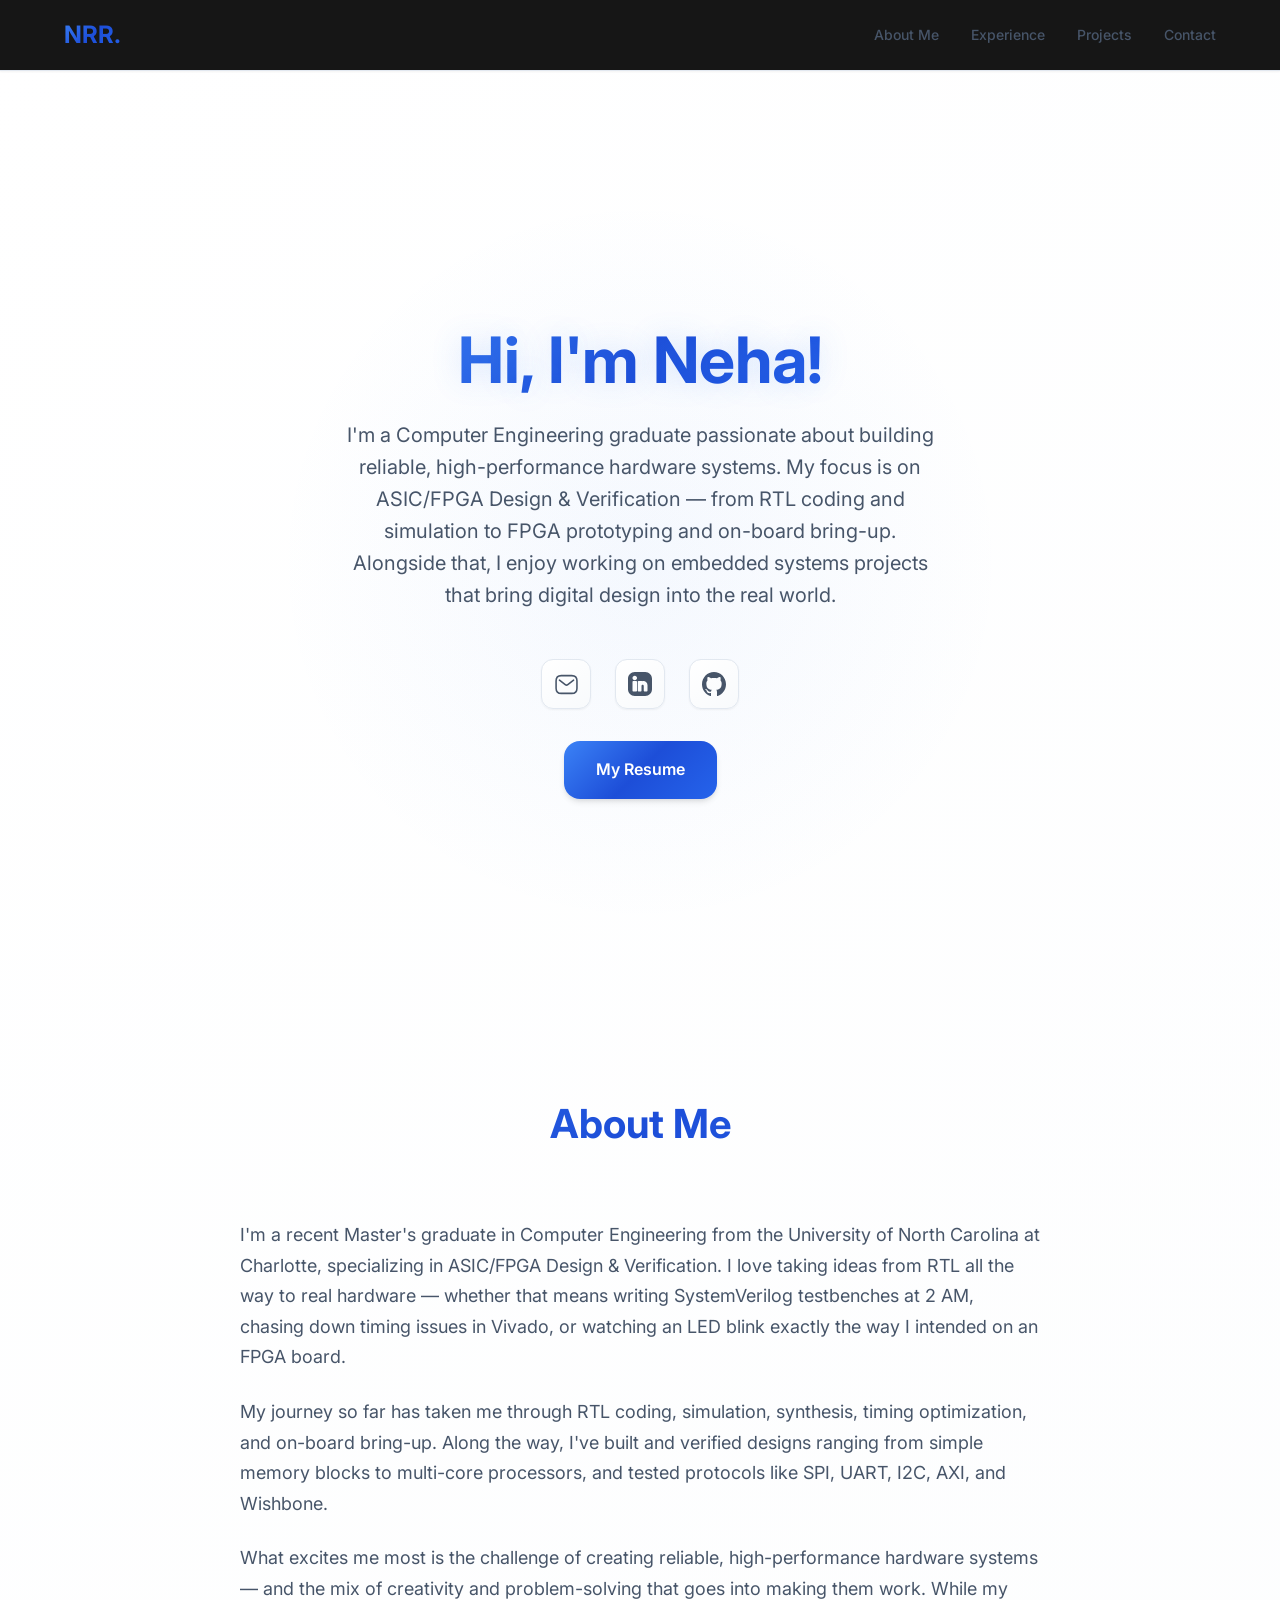
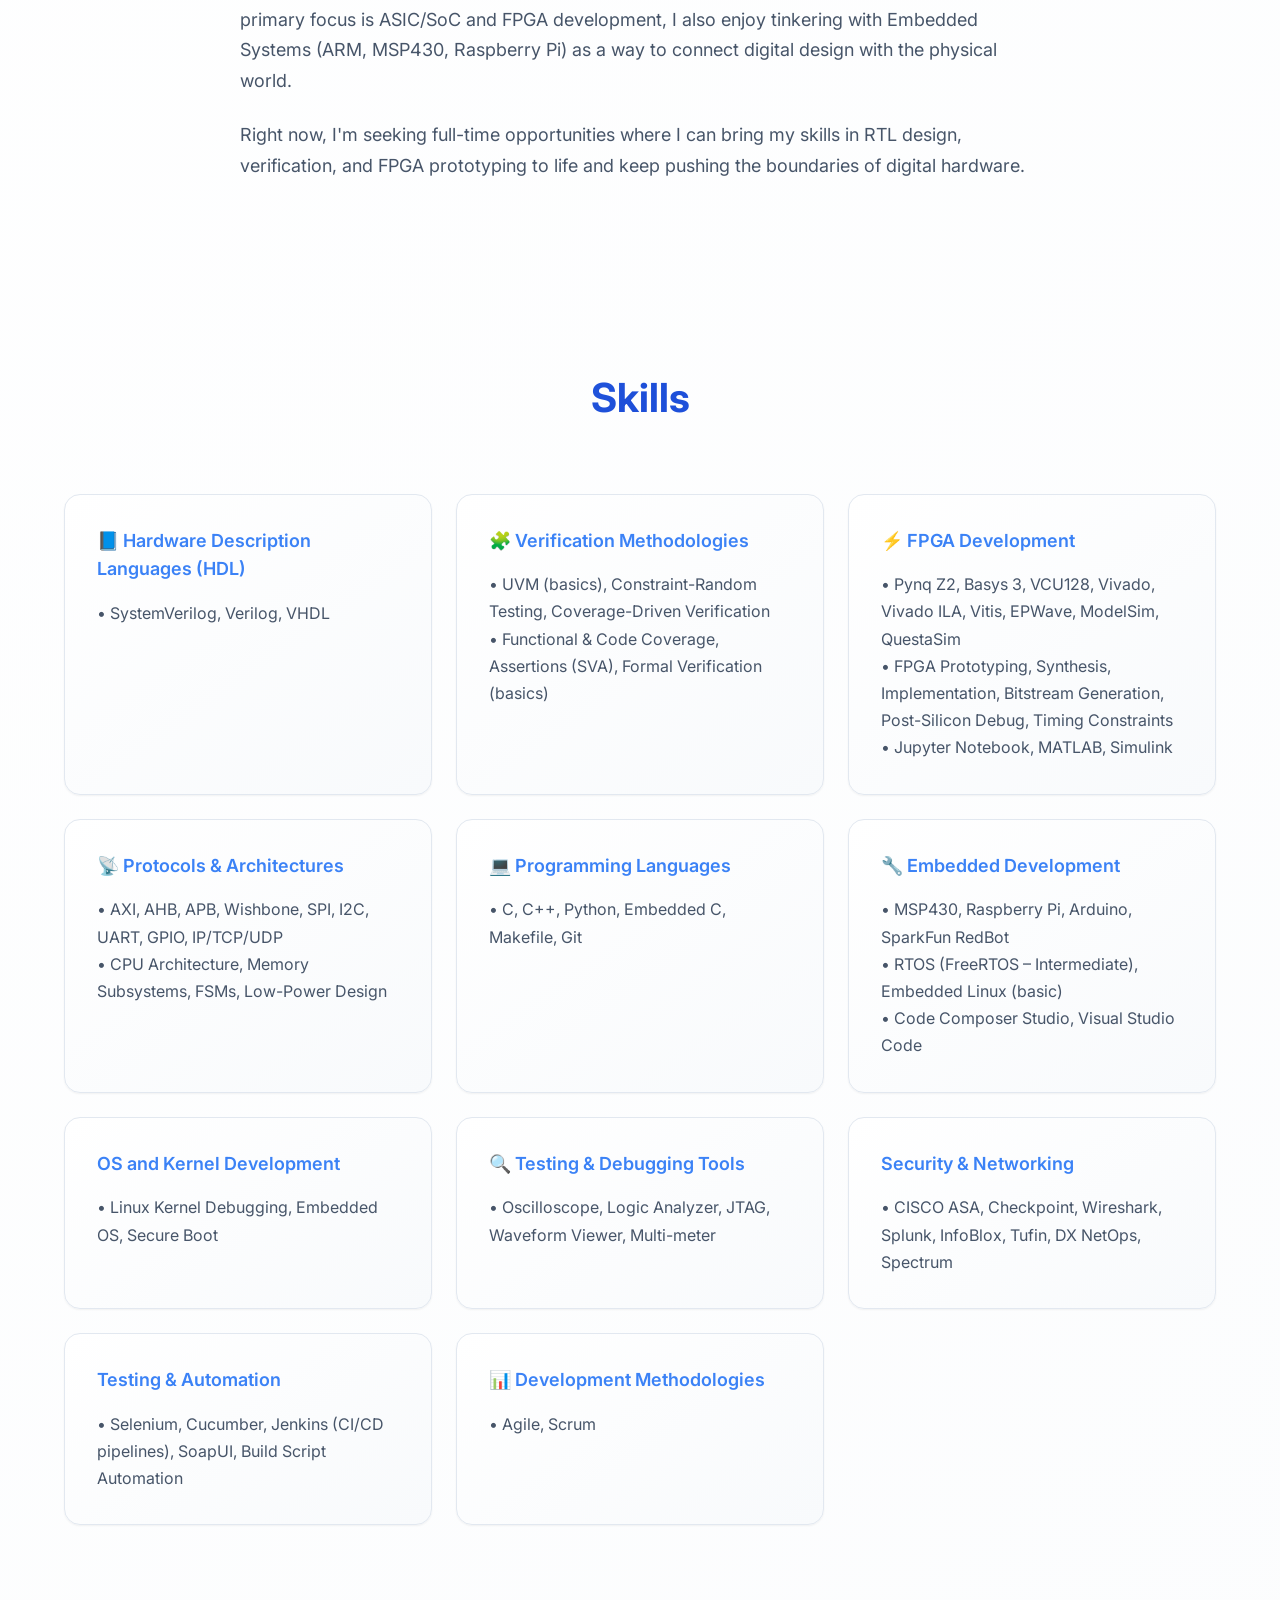
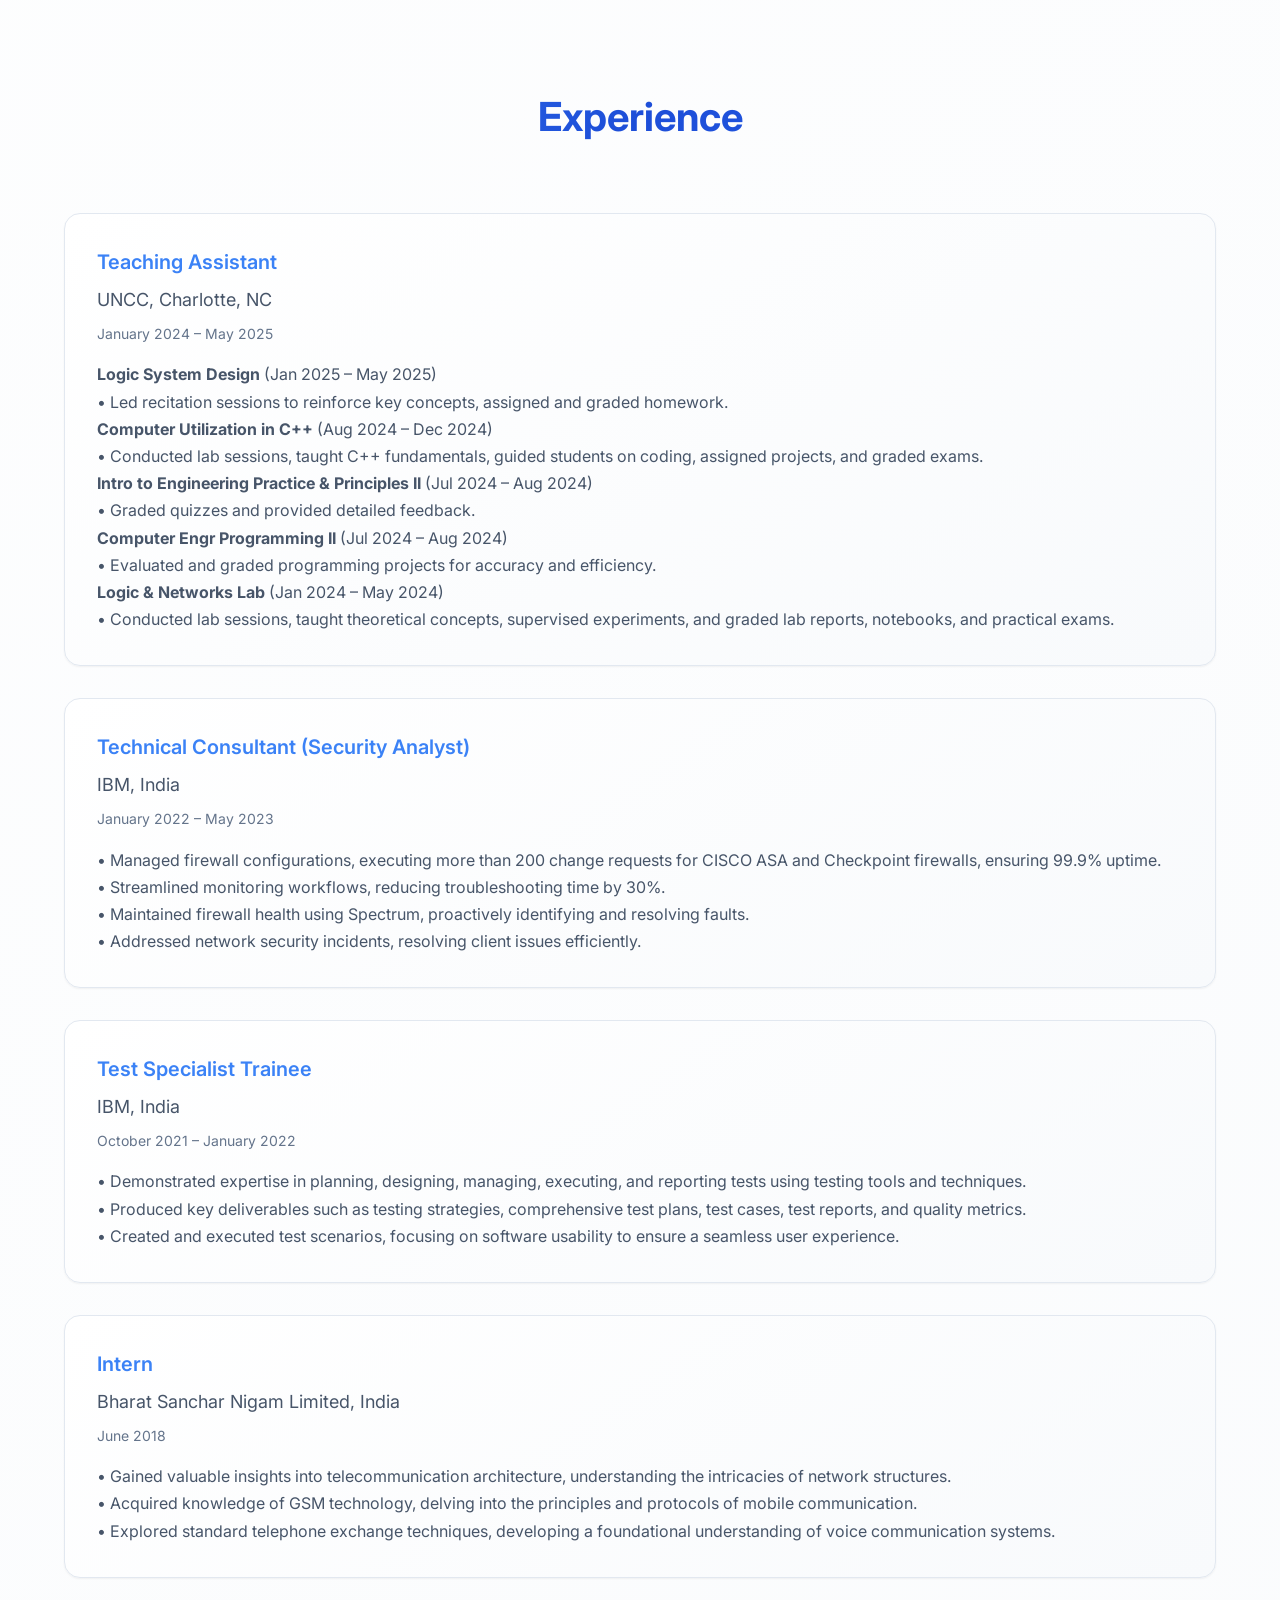
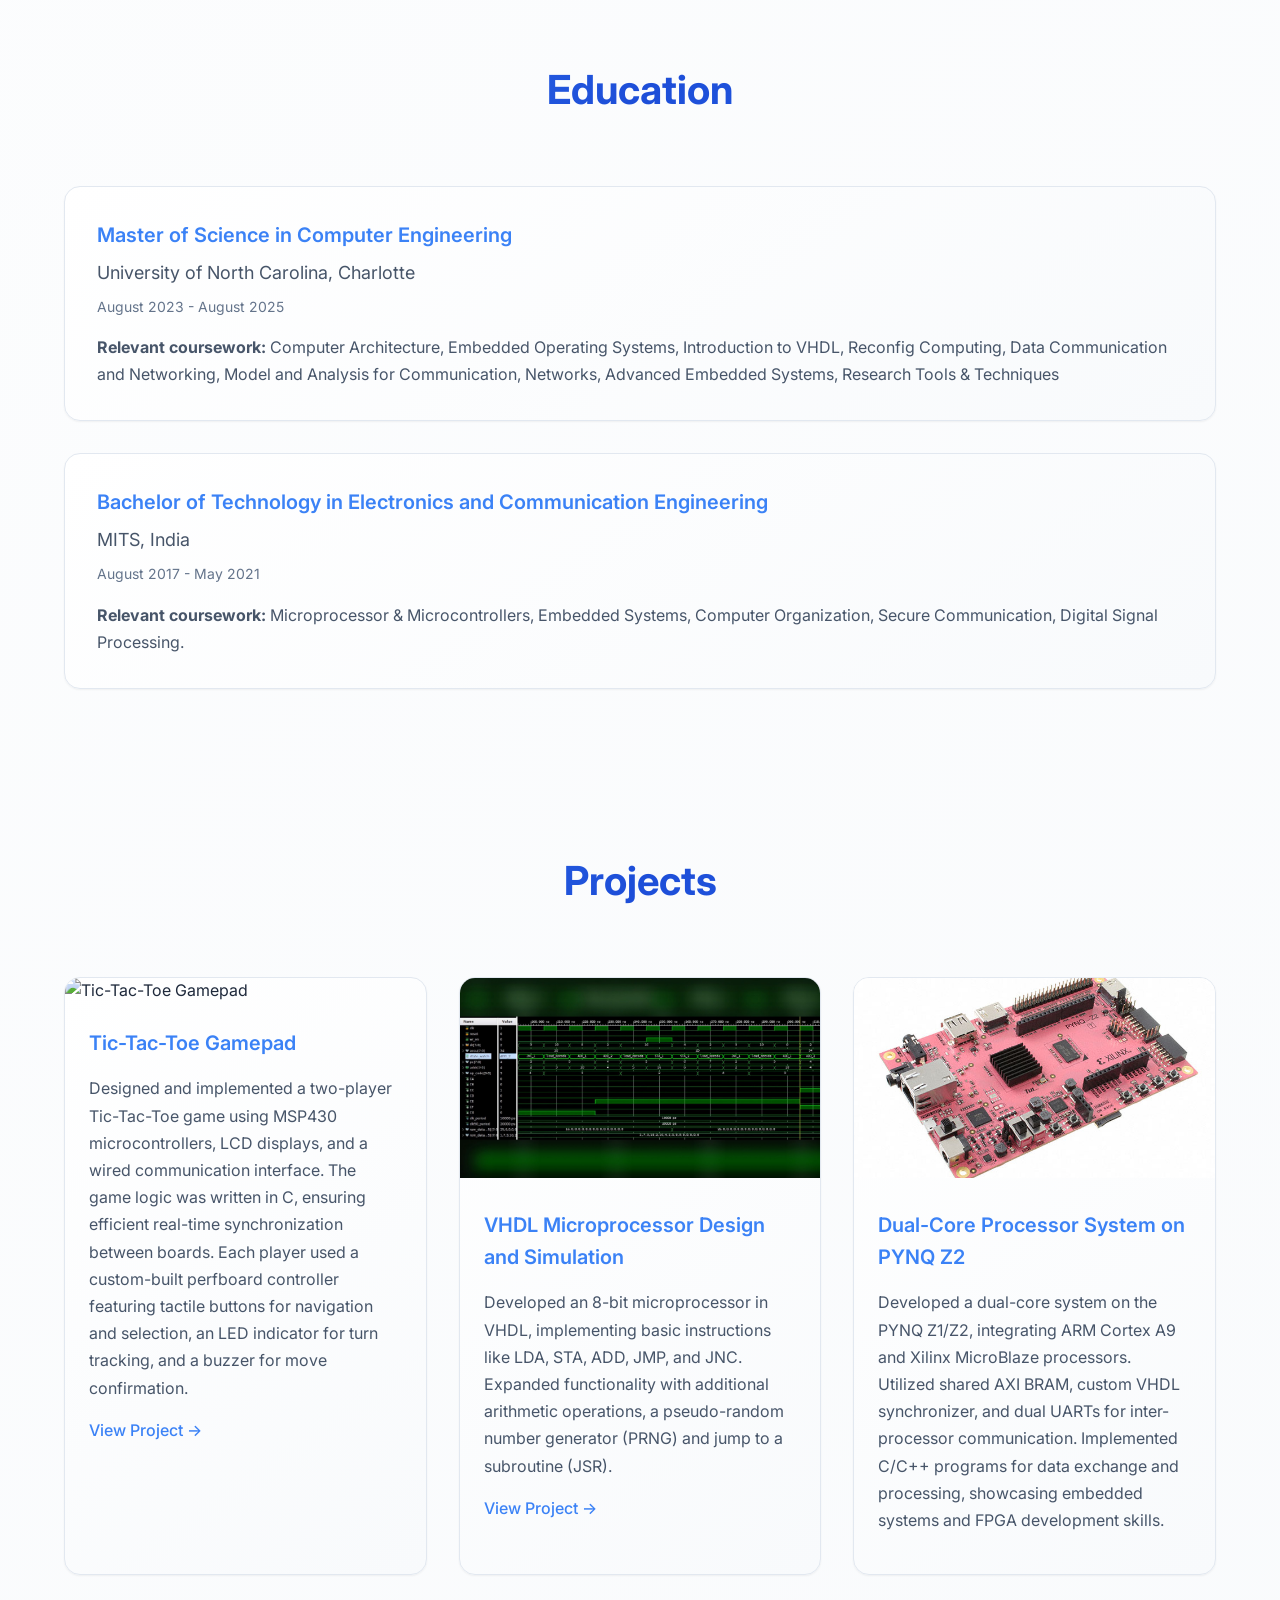
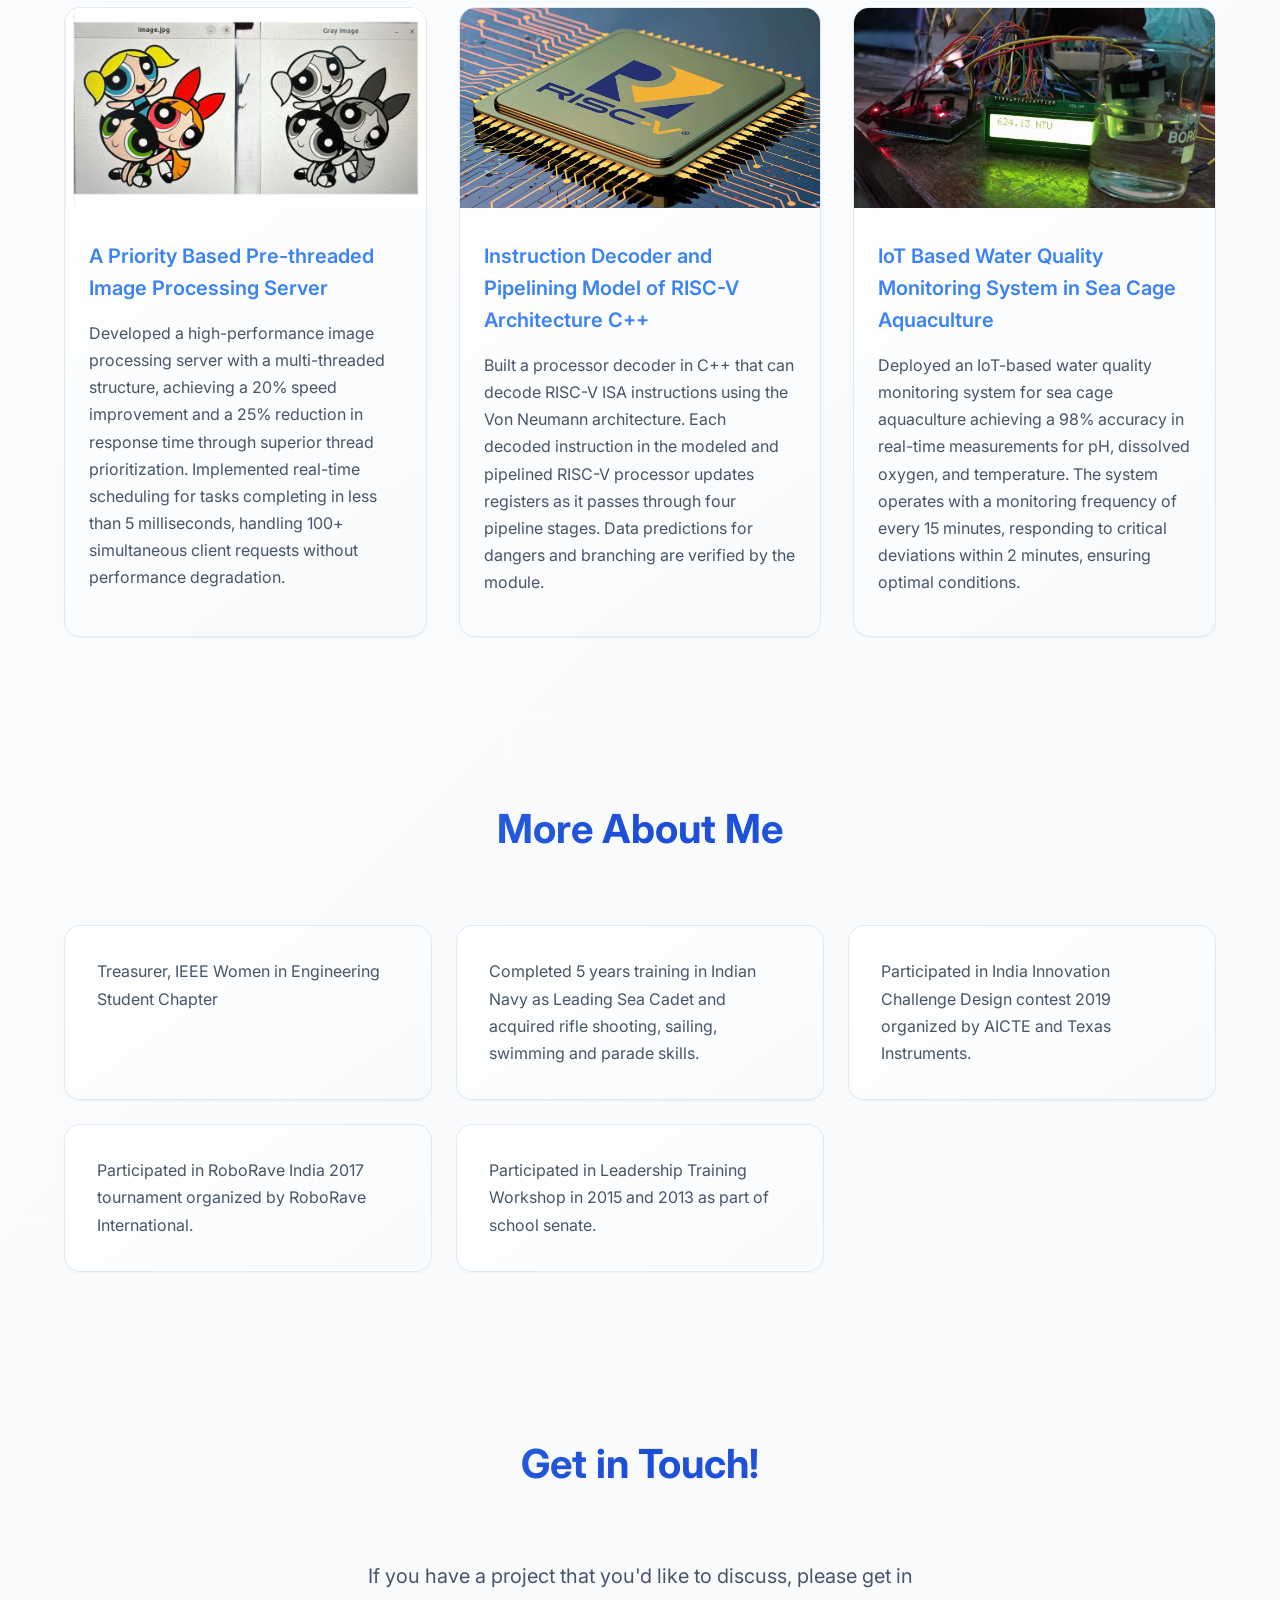
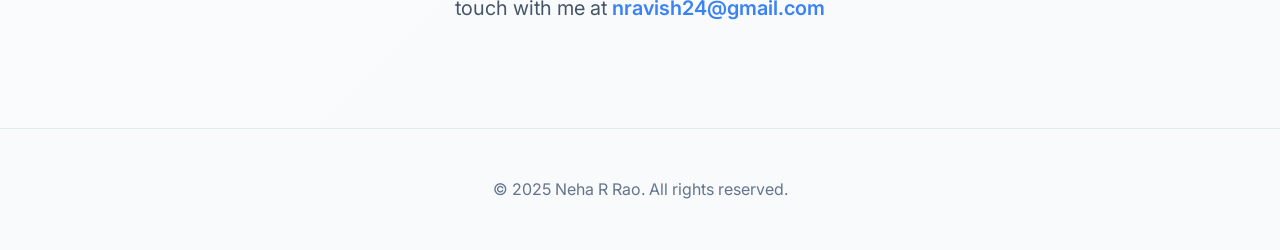
==== commit 6f45fd51: "too white" ====
--- a/index.html
+++ b/index.html
@@ -366,7 +366,7 @@
 
     <footer>
         <div class="container">
-            <p>&copy; 2024 Neha R Rao. All rights reserved.</p>
+            <p>&copy; 2025 Neha R Rao. All rights reserved.</p>
         </div>
     </footer>
 
--- a/styles.css
+++ b/styles.css
@@ -13,17 +13,20 @@
 }
 
 :root {
-    /* Color Palette */
-    --primary-bg: #0a0a0a;
-    --secondary-bg: #1a1a1a;
-    --card-bg: #1e1e1e;
-    --accent-color: #47ebeb;
-    --accent-hover: #3dd8d8;
-    --text-primary: #ffffff;
-    --text-secondary: #b3b3b3;
-    --text-muted: #808080;
-    --border-color: #333333;
-    --gradient-primary: linear-gradient(135deg, #47ebeb 0%, #3dd8d8 100%);
+    /* Color Palette - Modern White/Light Theme */
+    --primary-bg: #ffffff;
+    --secondary-bg: #f8fafc;
+    --card-bg: #ffffff;
+    --accent-color: #3b82f6;
+    --accent-secondary: #1d4ed8;
+    --accent-hover: #2563eb;
+    --text-primary: #1e293b;
+    --text-secondary: #475569;
+    --text-muted: #64748b;
+    --border-color: #e2e8f0;
+    --gradient-primary: linear-gradient(135deg, #3b82f6 0%, #1d4ed8 50%, #2563eb 100%);
+    --gradient-secondary: linear-gradient(135deg, #6366f1 0%, #8b5cf6 100%);
+    --gradient-card: linear-gradient(145deg, #ffffff 0%, #f8fafc 100%);
     
     /* Typography */
     --font-family: 'Inter', -apple-system, BlinkMacSystemFont, 'Segoe UI', Roboto, sans-serif;
@@ -64,6 +67,7 @@
     --shadow-md: 0 4px 6px -1px rgba(0, 0, 0, 0.1), 0 2px 4px -1px rgba(0, 0, 0, 0.06);
     --shadow-lg: 0 10px 15px -3px rgba(0, 0, 0, 0.1), 0 4px 6px -2px rgba(0, 0, 0, 0.05);
     --shadow-xl: 0 20px 25px -5px rgba(0, 0, 0, 0.1), 0 10px 10px -5px rgba(0, 0, 0, 0.04);
+    --shadow-glow: 0 0 20px rgba(59, 130, 246, 0.15);
     
     /* Transitions */
     --transition-fast: 150ms ease-in-out;
@@ -73,11 +77,12 @@
 
 body {
     font-family: var(--font-family);
-    background-color: var(--primary-bg);
+    background: linear-gradient(135deg, var(--primary-bg) 0%, var(--secondary-bg) 100%);
     color: var(--text-primary);
     line-height: 1.6;
     font-size: var(--font-size-base);
     overflow-x: hidden;
+    min-height: 100vh;
 }
 
 /* Container */
@@ -93,11 +98,12 @@
     top: 0;
     left: 0;
     right: 0;
-    background: rgba(10, 10, 10, 0.95);
-    backdrop-filter: blur(10px);
+    background: rgba(255, 255, 255, 0.95);
+    backdrop-filter: blur(20px);
     border-bottom: 1px solid var(--border-color);
     z-index: 1000;
     transition: var(--transition-normal);
+    box-shadow: var(--shadow-sm);
 }
 
 .header-content {
@@ -110,13 +116,16 @@
 .logo {
     font-size: var(--font-size-2xl);
     font-weight: 700;
-    color: var(--accent-color);
+    background: var(--gradient-primary);
+    -webkit-background-clip: text;
+    -webkit-text-fill-color: transparent;
+    background-clip: text;
     text-decoration: none;
     transition: var(--transition-fast);
 }
 
 .logo:hover {
-    color: var(--accent-hover);
+    transform: scale(1.05);
 }
 
 /* Navigation */
@@ -171,6 +180,18 @@
     flex-direction: column;
     justify-content: center;
     padding: var(--space-20) 0;
+    position: relative;
+}
+
+#about::before {
+    content: '';
+    position: absolute;
+    top: 0;
+    left: 0;
+    right: 0;
+    bottom: 0;
+    background: radial-gradient(circle at 50% 50%, rgba(59, 130, 246, 0.05) 0%, transparent 50%);
+    pointer-events: none;
 }
 
 .hero-content {
@@ -180,6 +201,8 @@
     opacity: 0;
     transform: translateY(30px);
     transition: all 0.8s ease-out;
+    position: relative;
+    z-index: 1;
 }
 
 .hero-title {
@@ -191,6 +214,7 @@
     -webkit-text-fill-color: transparent;
     background-clip: text;
     line-height: 1.1;
+    text-shadow: 0 0 30px rgba(59, 130, 246, 0.2);
 }
 
 .hero-subtitle {
@@ -217,23 +241,47 @@
     justify-content: center;
     width: 50px;
     height: 50px;
-    background: var(--card-bg);
+    background: var(--gradient-card);
     border: 1px solid var(--border-color);
     border-radius: var(--radius-lg);
     transition: var(--transition-normal);
     color: var(--text-secondary);
+    position: relative;
+    overflow: hidden;
+    box-shadow: var(--shadow-sm);
+}
+
+.social-link::before {
+    content: '';
+    position: absolute;
+    top: 0;
+    left: -100%;
+    width: 100%;
+    height: 100%;
+    background: var(--gradient-primary);
+    transition: left 0.3s ease;
+}
+
+.social-link:hover::before {
+    left: 0;
 }
 
 .social-link:hover {
-    background: var(--accent-color);
-    color: var(--primary-bg);
     transform: translateY(-2px);
-    box-shadow: var(--shadow-lg);
+    box-shadow: var(--shadow-glow);
+    border-color: var(--accent-color);
 }
 
 .social-link svg {
     width: 24px;
     height: 24px;
+    position: relative;
+    z-index: 1;
+    transition: color 0.3s ease;
+}
+
+.social-link:hover svg {
+    color: var(--primary-bg);
 }
 
 /* Resume Button */
@@ -249,17 +297,35 @@
     font-size: var(--font-size-base);
     transition: var(--transition-normal);
     box-shadow: var(--shadow-md);
+    position: relative;
+    overflow: hidden;
+}
+
+.resume-button::before {
+    content: '';
+    position: absolute;
+    top: 0;
+    left: -100%;
+    width: 100%;
+    height: 100%;
+    background: linear-gradient(90deg, transparent, rgba(255, 255, 255, 0.2), transparent);
+    transition: left 0.5s ease;
+}
+
+.resume-button:hover::before {
+    left: 100%;
 }
 
 .resume-button:hover {
     transform: translateY(-2px);
-    box-shadow: var(--shadow-xl);
+    box-shadow: var(--shadow-glow);
     color: var(--primary-bg);
 }
 
 /* Sections */
 section {
     padding: var(--space-20) 0;
+    position: relative;
 }
 
 .section-header {
@@ -270,7 +336,10 @@
 .section-title {
     font-size: var(--font-size-4xl);
     font-weight: 700;
-    color: var(--accent-color);
+    background: var(--gradient-primary);
+    -webkit-background-clip: text;
+    -webkit-text-fill-color: transparent;
+    background-clip: text;
     margin-bottom: var(--space-4);
 }
 
@@ -283,17 +352,36 @@
 
 /* Cards */
 .card {
-    background: var(--card-bg);
+    background: var(--gradient-card);
     border: 1px solid var(--border-color);
     border-radius: var(--radius-xl);
     padding: var(--space-8);
     transition: var(--transition-normal);
     height: 100%;
+    position: relative;
+    overflow: hidden;
+    box-shadow: var(--shadow-sm);
+}
+
+.card::before {
+    content: '';
+    position: absolute;
+    top: 0;
+    left: 0;
+    right: 0;
+    height: 3px;
+    background: var(--gradient-primary);
+    transform: scaleX(0);
+    transition: transform 0.3s ease;
+}
+
+.card:hover::before {
+    transform: scaleX(1);
 }
 
 .card:hover {
     transform: translateY(-4px);
-    box-shadow: var(--shadow-xl);
+    box-shadow: var(--shadow-glow);
     border-color: var(--accent-color);
 }
 
@@ -306,16 +394,34 @@
 }
 
 .skill-card {
-    background: var(--card-bg);
+    background: var(--gradient-card);
     border: 1px solid var(--border-color);
     border-radius: var(--radius-xl);
     padding: var(--space-8);
     transition: var(--transition-normal);
+    position: relative;
+    overflow: hidden;
+    box-shadow: var(--shadow-sm);
+}
+
+.skill-card::after {
+    content: '';
+    position: absolute;
+    top: 0;
+    left: -100%;
+    width: 100%;
+    height: 100%;
+    background: linear-gradient(90deg, transparent, rgba(59, 130, 246, 0.05), transparent);
+    transition: left 0.5s ease;
+}
+
+.skill-card:hover::after {
+    left: 100%;
 }
 
 .skill-card:hover {
     transform: translateY(-4px);
-    box-shadow: var(--shadow-xl);
+    box-shadow: var(--shadow-glow);
     border-color: var(--accent-color);
 }
 
@@ -373,16 +479,34 @@
 }
 
 .project-card {
-    background: var(--card-bg);
+    background: var(--gradient-card);
     border: 1px solid var(--border-color);
     border-radius: var(--radius-xl);
     overflow: hidden;
     transition: var(--transition-normal);
+    position: relative;
+    box-shadow: var(--shadow-sm);
+}
+
+.project-card::before {
+    content: '';
+    position: absolute;
+    top: 0;
+    left: 0;
+    right: 0;
+    height: 4px;
+    background: var(--gradient-primary);
+    transform: scaleX(0);
+    transition: transform 0.3s ease;
+}
+
+.project-card:hover::before {
+    transform: scaleX(1);
 }
 
 .project-card:hover {
     transform: translateY(-4px);
-    box-shadow: var(--shadow-xl);
+    box-shadow: var(--shadow-glow);
     border-color: var(--accent-color);
 }
 
@@ -490,7 +614,7 @@
 
 #scrollToTopBtn:hover {
     transform: translateY(-2px);
-    box-shadow: var(--shadow-xl);
+    box-shadow: var(--shadow-glow);
 }
 
 #scrollToTopBtn svg {
@@ -633,48 +757,6 @@
     margin-top: var(--space-12);
 }
 
-/* Additional Enhancements */
-.project-card {
-    position: relative;
-    overflow: hidden;
-}
-
-.project-card::before {
-    content: '';
-    position: absolute;
-    top: 0;
-    left: 0;
-    right: 0;
-    height: 4px;
-    background: var(--gradient-primary);
-    transform: scaleX(0);
-    transition: transform 0.3s ease;
-}
-
-.project-card:hover::before {
-    transform: scaleX(1);
-}
-
-.skill-card {
-    position: relative;
-    overflow: hidden;
-}
-
-.skill-card::after {
-    content: '';
-    position: absolute;
-    top: 0;
-    left: -100%;
-    width: 100%;
-    height: 100%;
-    background: linear-gradient(90deg, transparent, rgba(71, 235, 235, 0.1), transparent);
-    transition: left 0.5s ease;
-}
-
-.skill-card:hover::after {
-    left: 100%;
-}
-
 /* Loading animation */
 body {
     opacity: 0;
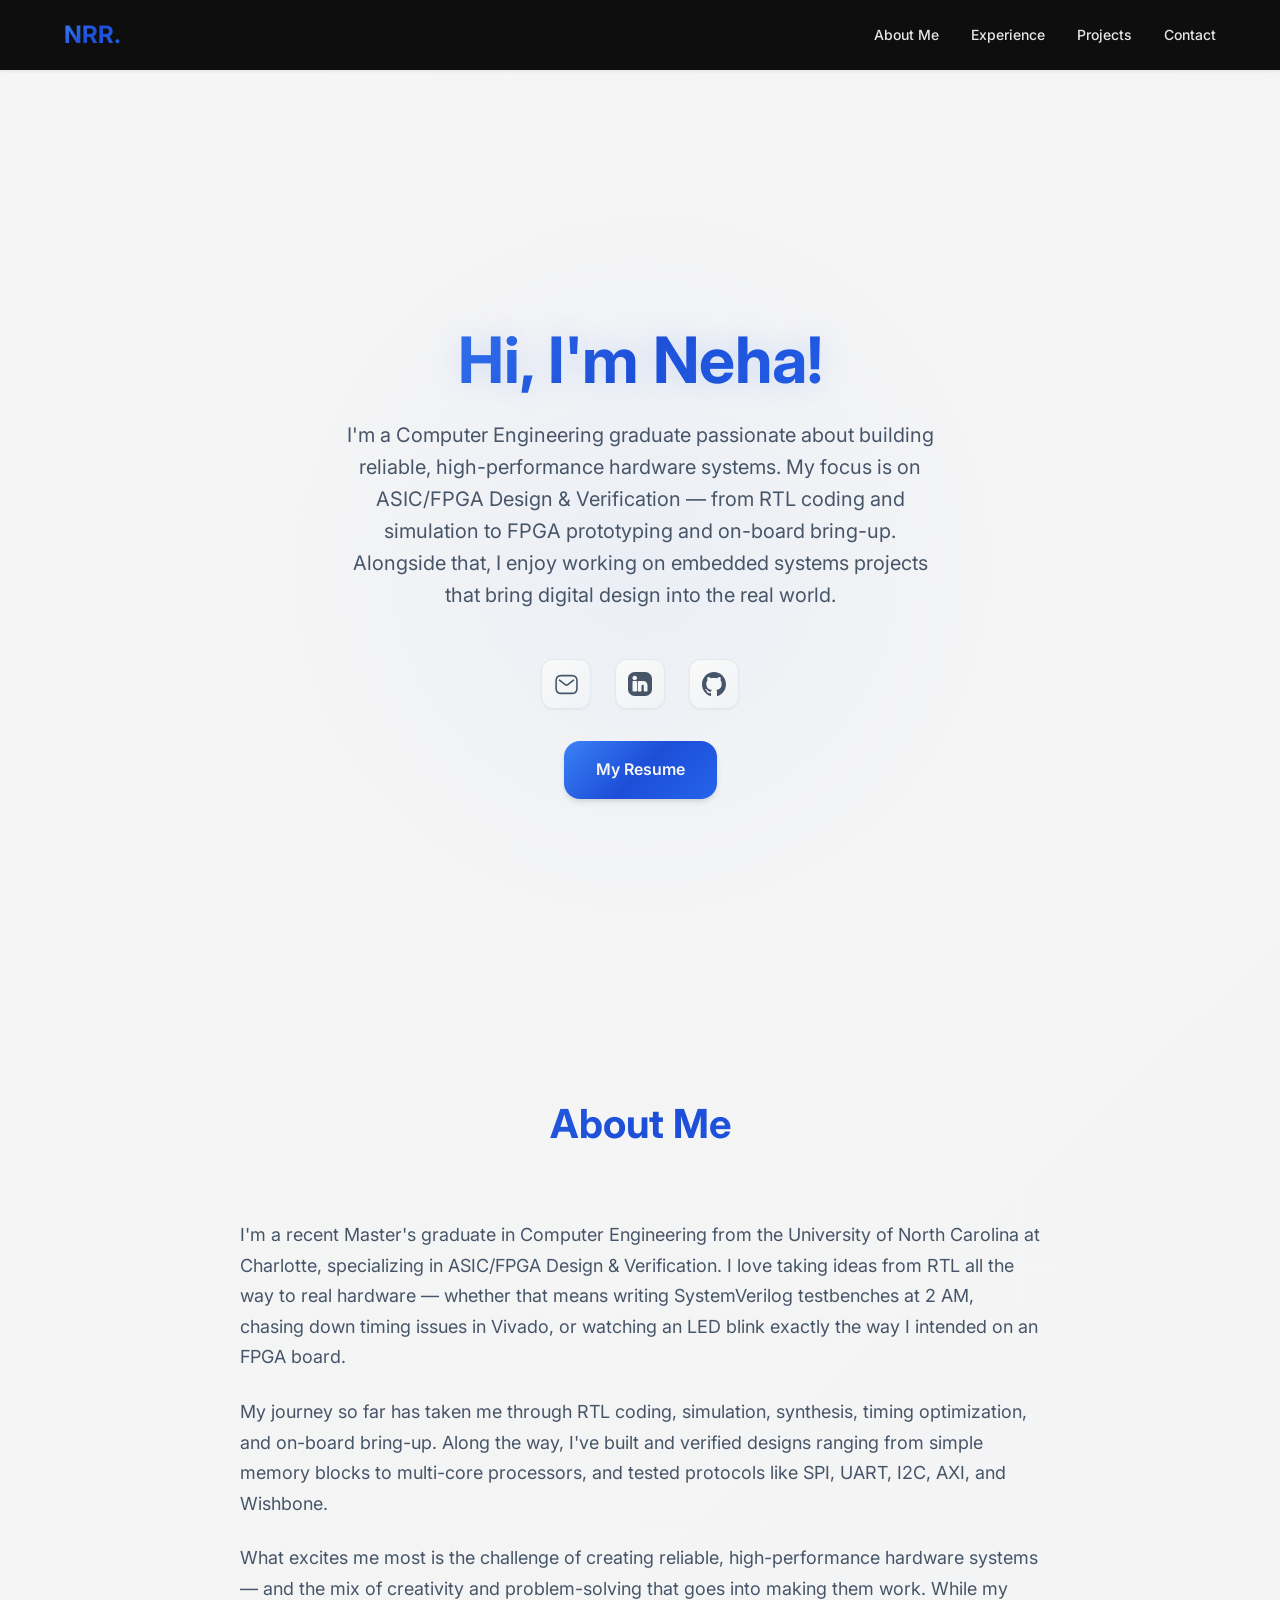
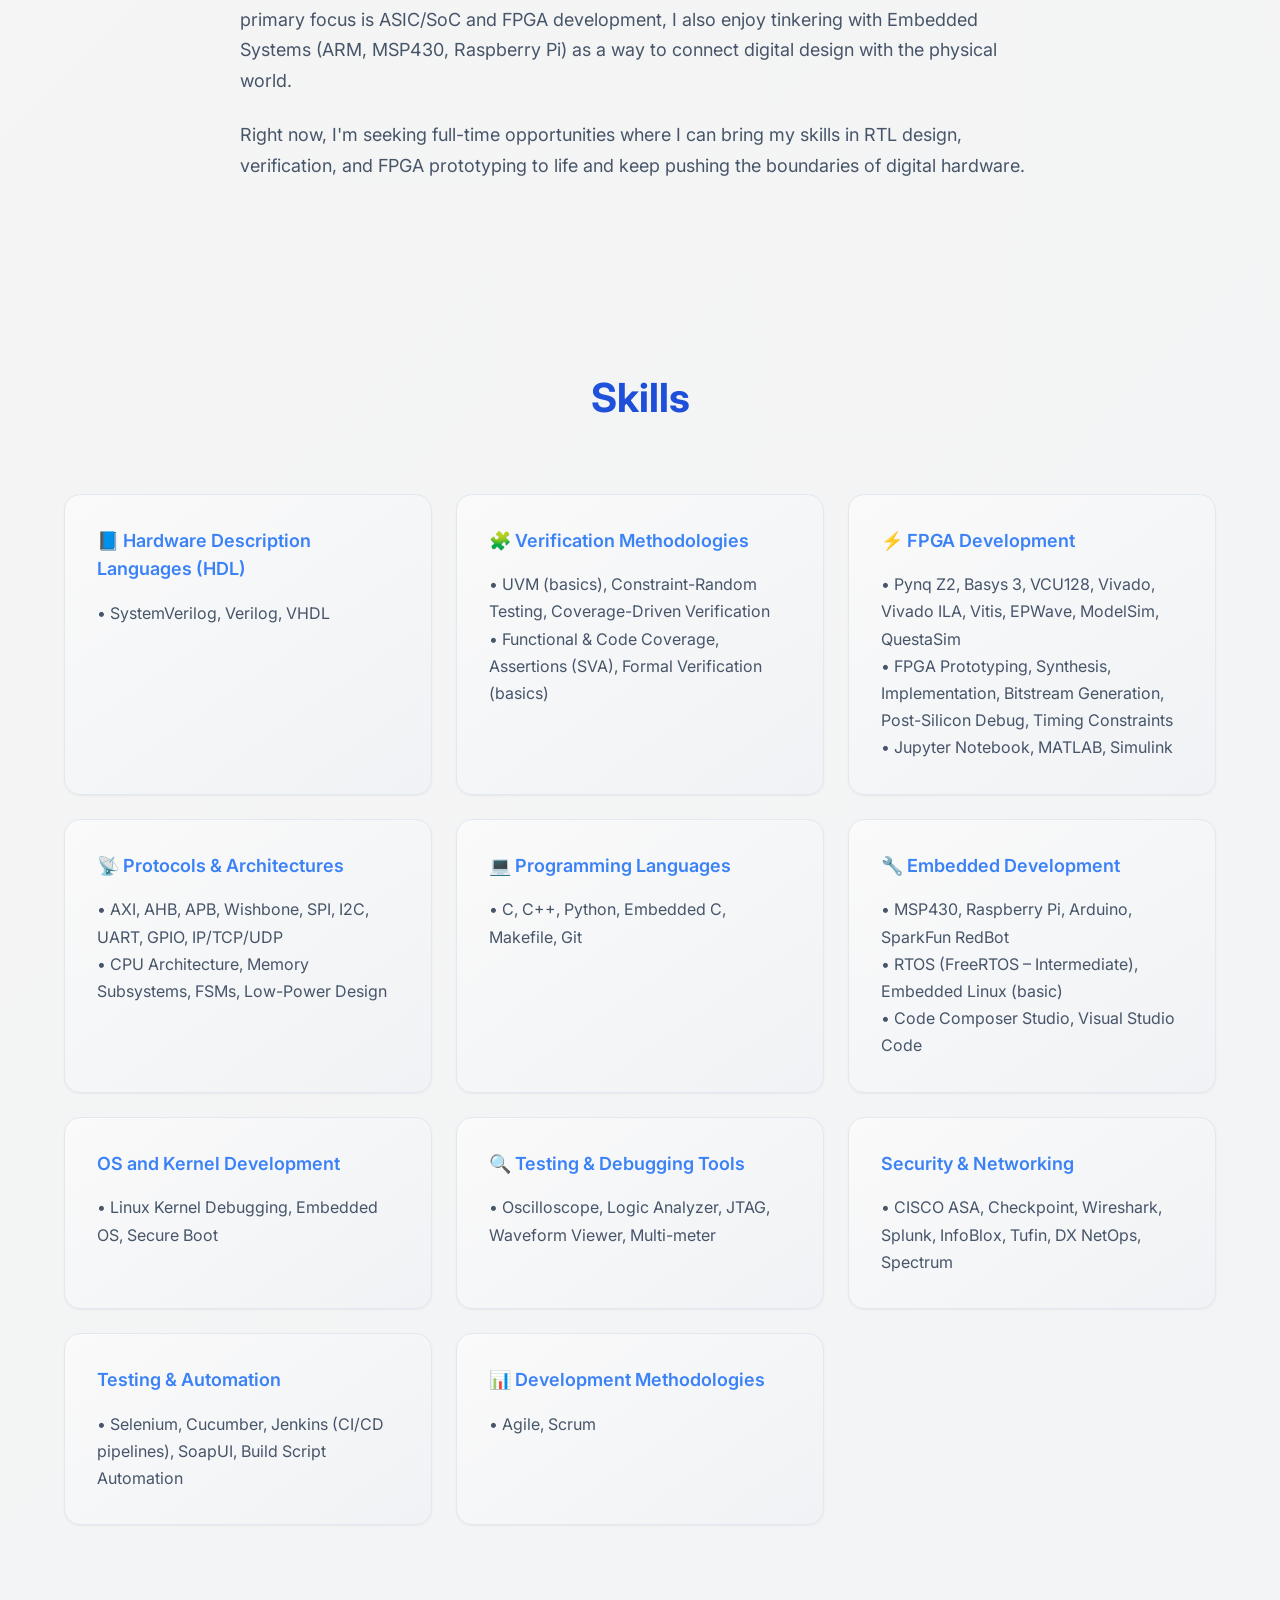
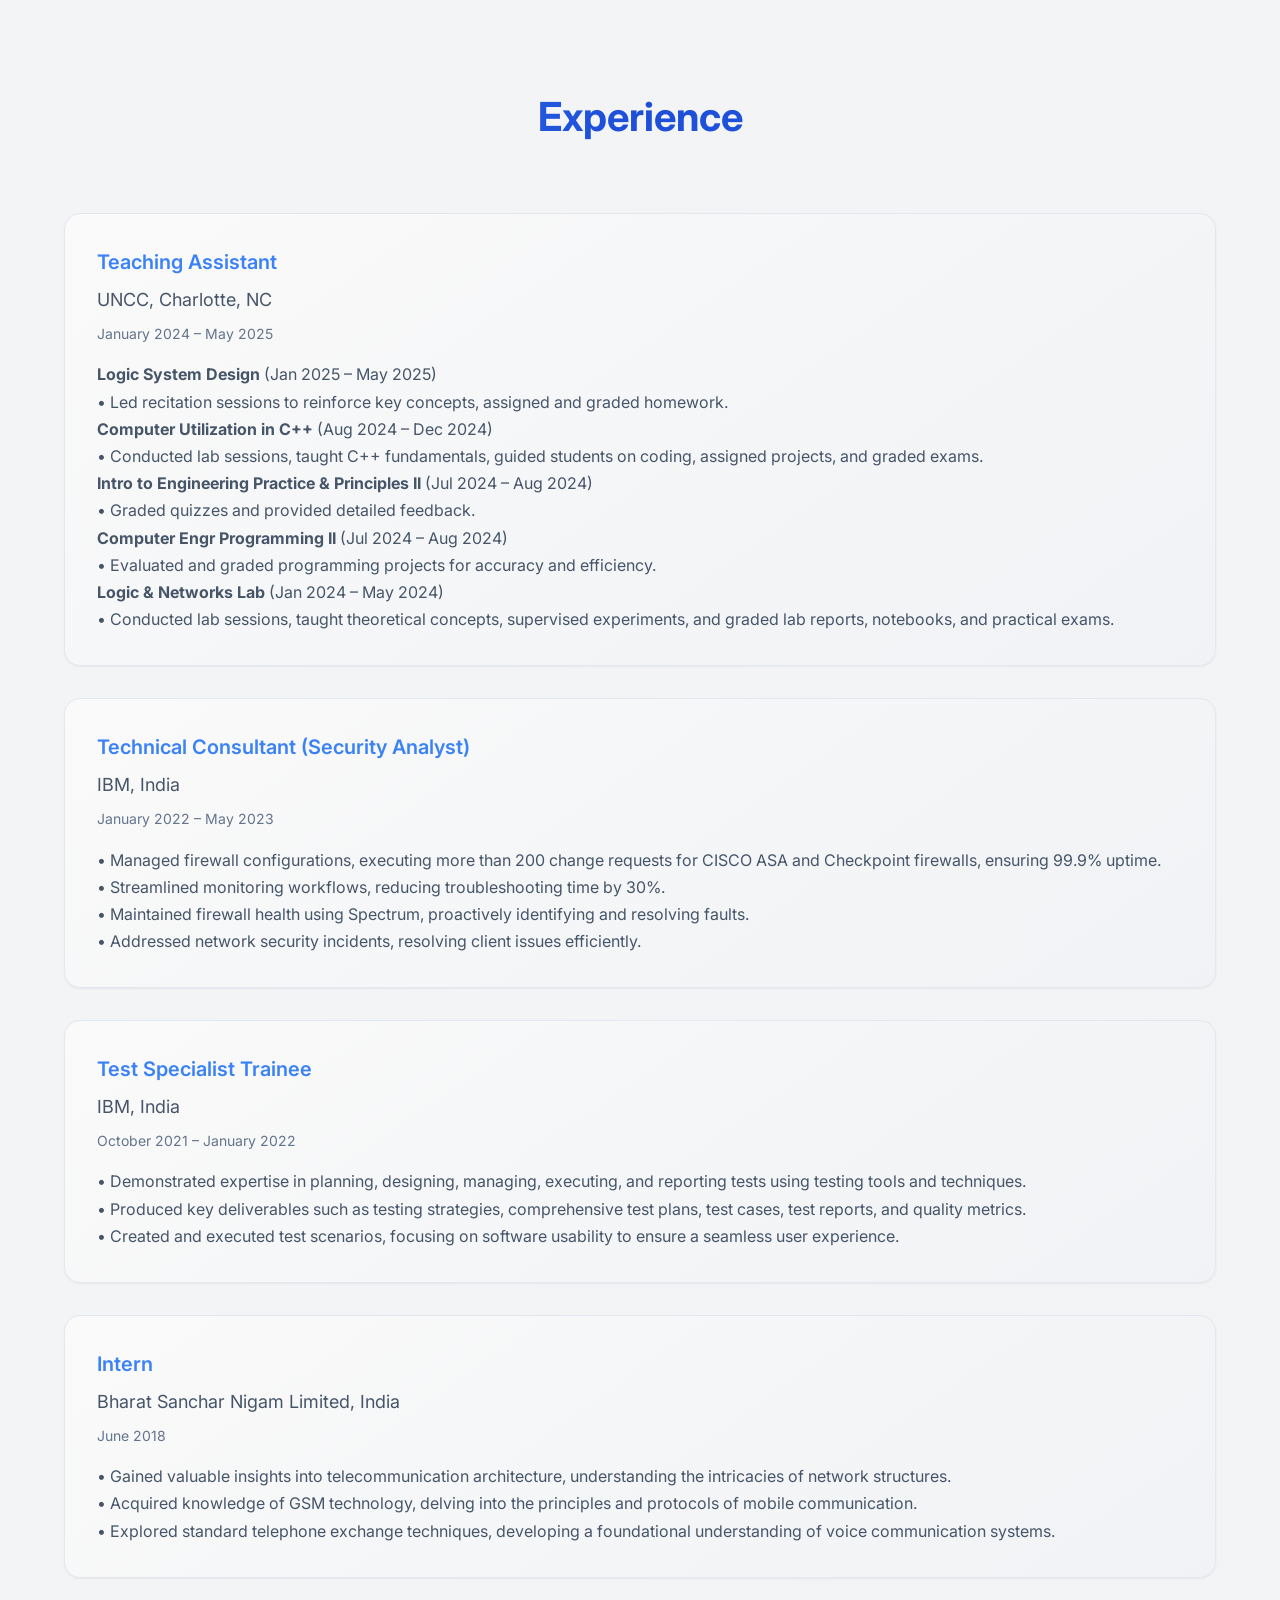
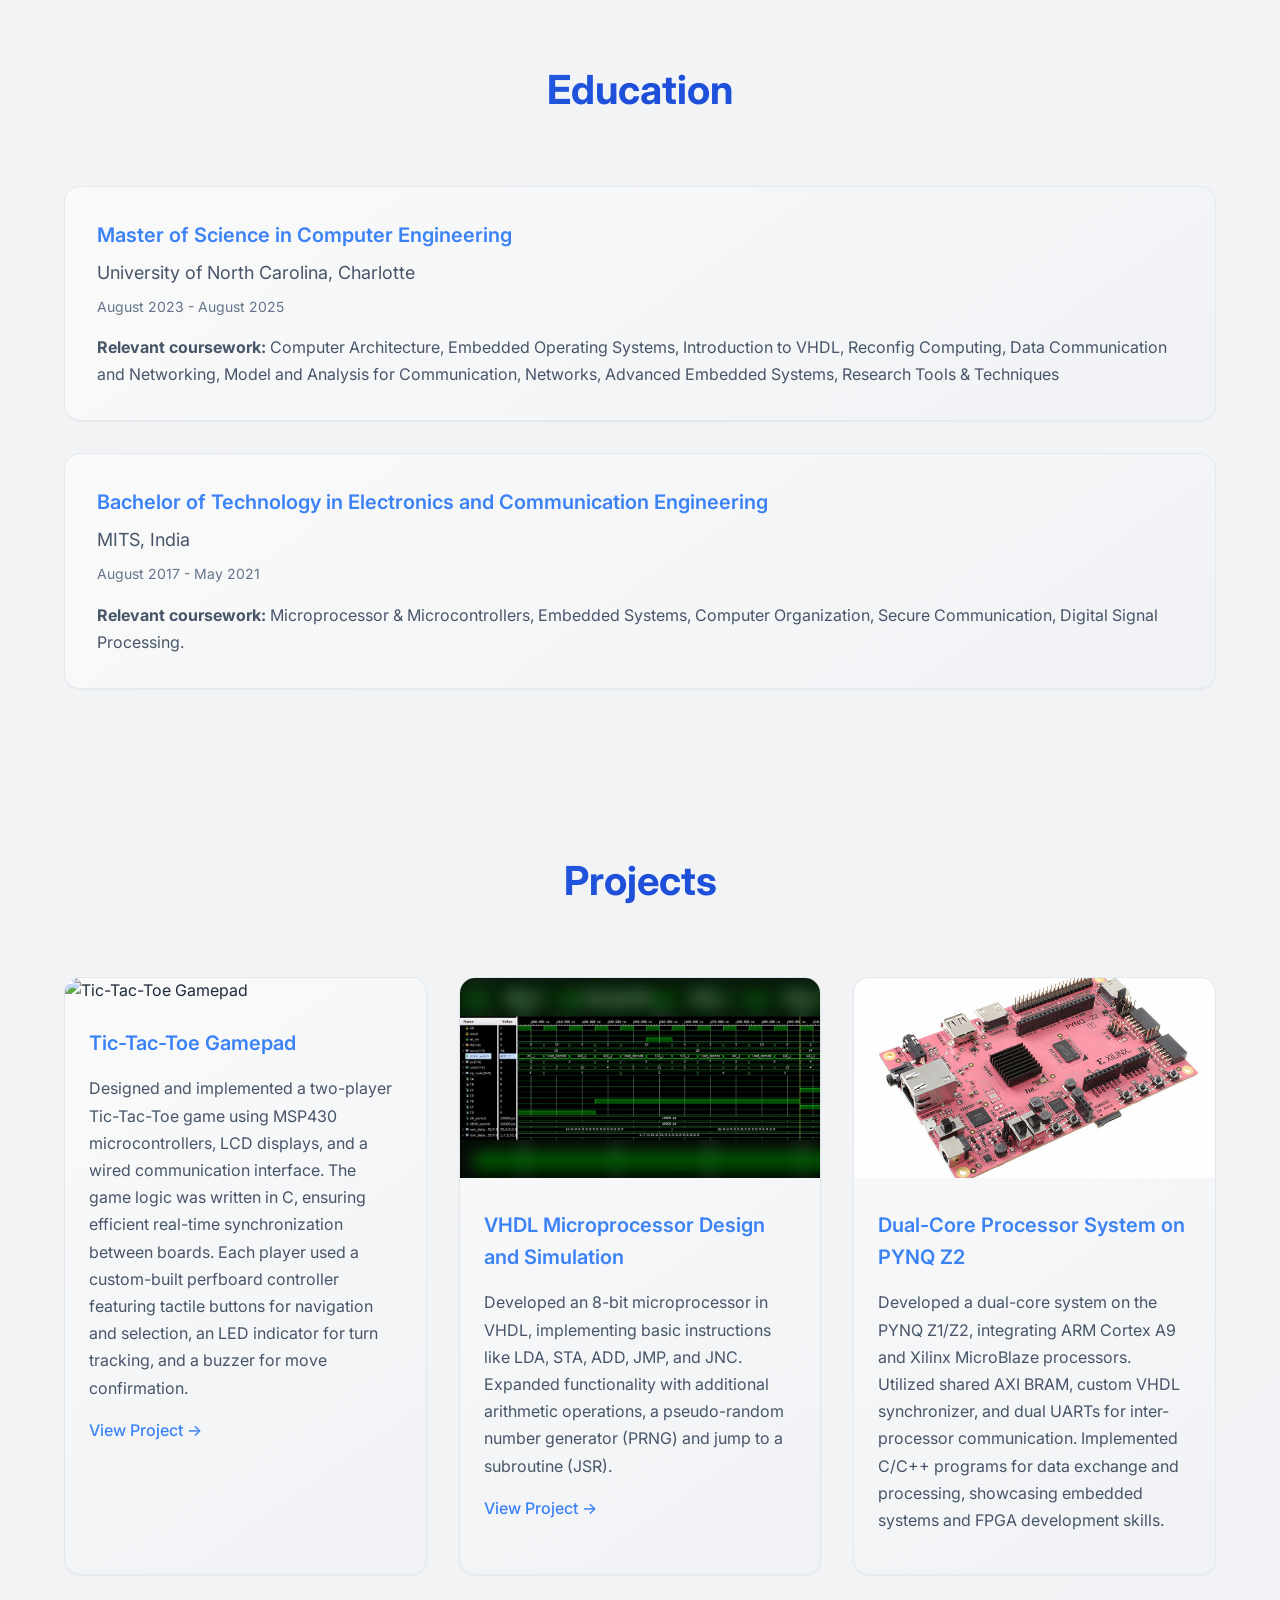
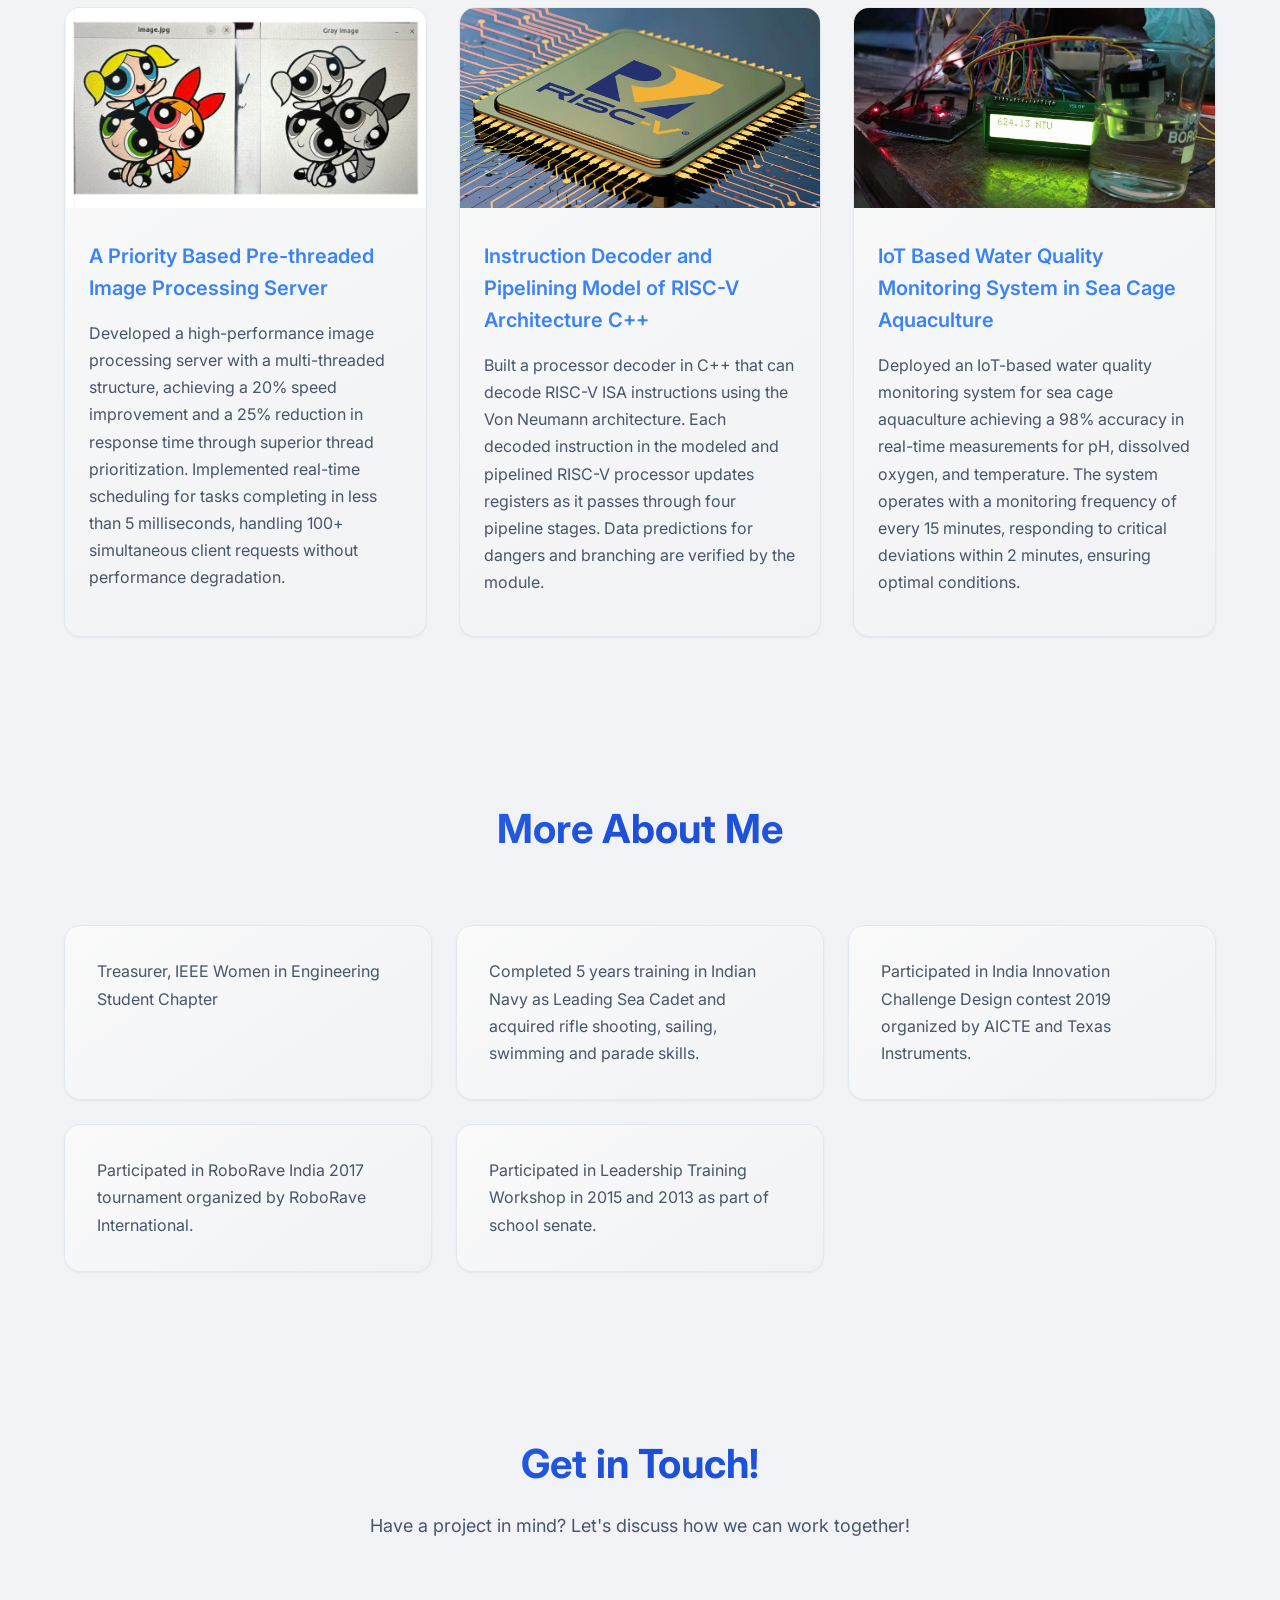
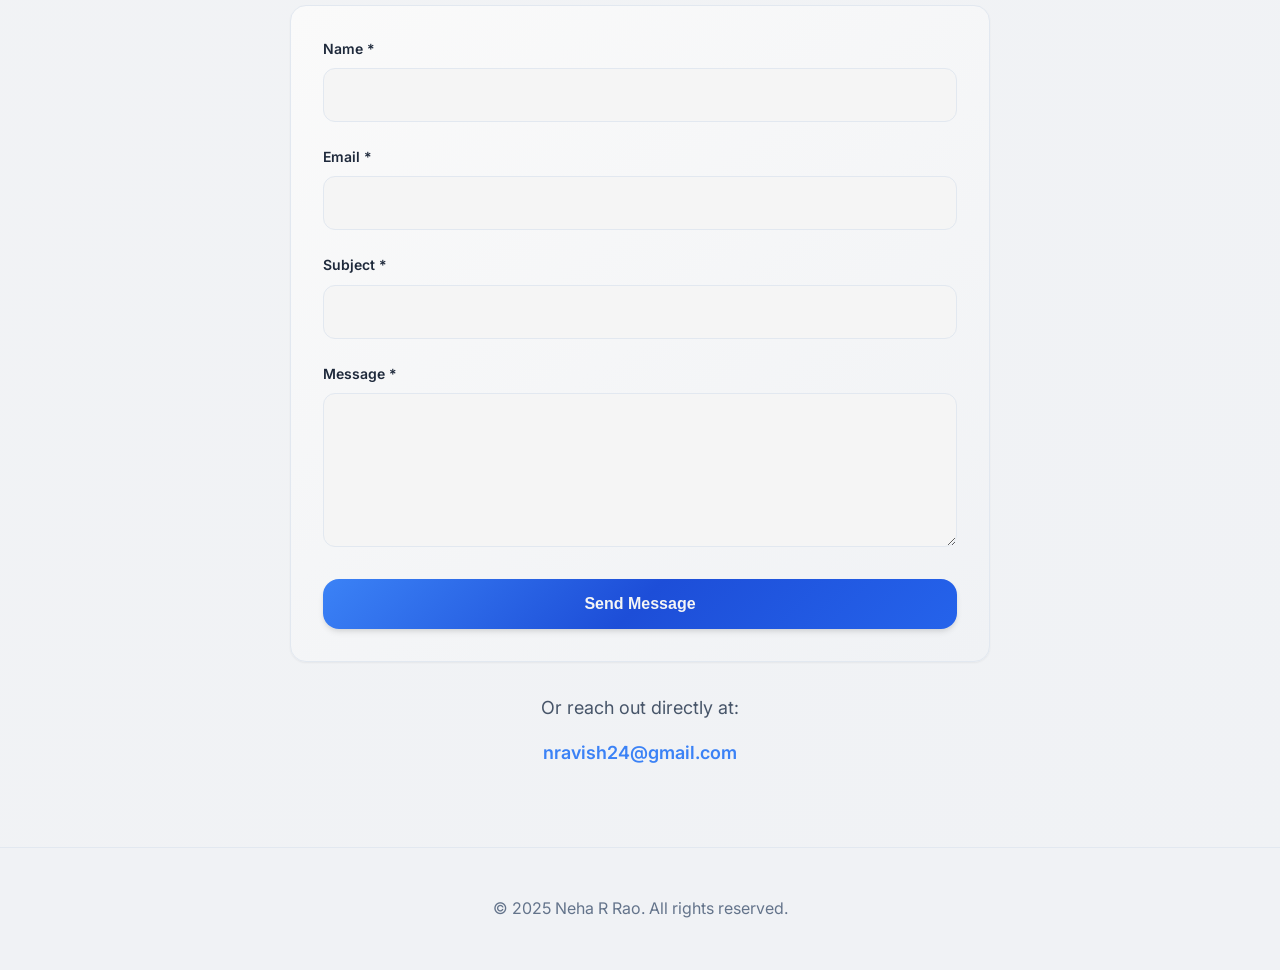
==== commit 11eec9ec: "final changes" ====
--- a/index.html
+++ b/index.html
@@ -353,12 +353,54 @@
             <section id="contact">
                 <div class="section-header">
                     <h2 class="section-title">Get in Touch!</h2>
+                    <p class="section-subtitle">Have a project in mind? Let's discuss how we can work together!</p>
                 </div>
                 <div class="contact-content">
-                    <p>
-                        If you have a project that you'd like to discuss, please get in touch with me at
+                    <form action="https://formspree.io/f/movlgvbb" method="POST" class="contact-form" id="contactForm">
+                        <div class="form-group">
+                            <label for="name">Name *</label>
+                            <input type="text" id="name" name="name" required>
+                        </div>
+                        
+                        <div class="form-group">
+                            <label for="email">Email *</label>
+                            <input type="email" id="email" name="email" required>
+                        </div>
+                        
+                        <div class="form-group">
+                            <label for="subject">Subject *</label>
+                            <input type="text" id="subject" name="subject">
+                        </div>
+                        
+                        <div class="form-group">
+                            <label for="message">Message *</label>
+                            <textarea id="message" name="message" rows="6" required></textarea>
+                        </div>
+                        
+                        <!-- Honeypot field to catch bots -->
+                        <div class="form-group" style="display: none;">
+                            <label for="website">Website</label>
+                            <input type="text" id="website" name="website" tabindex="-1" autocomplete="off">
+                        </div>
+                        
+                        <button type="submit" class="submit-btn">
+                            <span class="btn-text">Send Message</span>
+                            <span class="btn-loading" style="display: none;">
+                                <svg class="spinner" viewBox="0 0 24 24">
+                                    <circle cx="12" cy="12" r="10" stroke="currentColor" stroke-width="2" fill="none" stroke-linecap="round" stroke-dasharray="31.416" stroke-dashoffset="31.416">
+                                        <animate attributeName="stroke-dasharray" dur="2s" values="0 31.416;15.708 15.708;0 31.416" repeatCount="indefinite"/>
+                                        <animate attributeName="stroke-dashoffset" dur="2s" values="0;-15.708;-31.416" repeatCount="indefinite"/>
+                                    </circle>
+                                </svg>
+                                Sending...
+                            </span>
+                        </button>
+                    </form>
+                    
+                    <div class="contact-info">
+                        <p>Or reach out directly at:</p>
                         <a href="mailto:nravish24@gmail.com" class="contact-email">nravish24@gmail.com</a>
-                    </p>
+                    </div>
                 </div>
             </section>
         </div>
--- a/styles.css
+++ b/styles.css
@@ -14,9 +14,9 @@
 
 :root {
     /* Color Palette - Modern White/Light Theme */
-    --primary-bg: #ffffff;
-    --secondary-bg: #f8fafc;
-    --card-bg: #ffffff;
+    --primary-bg: #f5f5f5;
+    --secondary-bg: #f0f2f5;
+    --card-bg: #fafafa;
     --accent-color: #3b82f6;
     --accent-secondary: #1d4ed8;
     --accent-hover: #2563eb;
@@ -26,7 +26,7 @@
     --border-color: #e2e8f0;
     --gradient-primary: linear-gradient(135deg, #3b82f6 0%, #1d4ed8 50%, #2563eb 100%);
     --gradient-secondary: linear-gradient(135deg, #6366f1 0%, #8b5cf6 100%);
-    --gradient-card: linear-gradient(145deg, #ffffff 0%, #f8fafc 100%);
+    --gradient-card: linear-gradient(145deg, #fafafa 0%, #f0f2f5 100%);
     
     /* Typography */
     --font-family: 'Inter', -apple-system, BlinkMacSystemFont, 'Segoe UI', Roboto, sans-serif;
@@ -98,7 +98,7 @@
     top: 0;
     left: 0;
     right: 0;
-    background: rgba(255, 255, 255, 0.95);
+    background: rgba(10, 10, 10, 0.98);
     backdrop-filter: blur(20px);
     border-bottom: 1px solid var(--border-color);
     z-index: 1000;
@@ -137,7 +137,7 @@
 }
 
 nav a {
-    color: var(--text-secondary);
+    color: rgba(255, 255, 255, 0.9);
     text-decoration: none;
     font-weight: 500;
     font-size: var(--font-size-sm);
@@ -148,7 +148,7 @@
 
 nav a:hover,
 nav a.active {
-    color: var(--accent-color);
+    color: #ffffff;
 }
 
 nav a::after {
@@ -251,20 +251,7 @@
     box-shadow: var(--shadow-sm);
 }
 
-.social-link::before {
-    content: '';
-    position: absolute;
-    top: 0;
-    left: -100%;
-    width: 100%;
-    height: 100%;
-    background: var(--gradient-primary);
-    transition: left 0.3s ease;
-}
-
-.social-link:hover::before {
-    left: 0;
-}
+/* Removed the blue hover animation from social links */
 
 .social-link:hover {
     transform: translateY(-2px);
@@ -281,7 +268,7 @@
 }
 
 .social-link:hover svg {
-    color: var(--primary-bg);
+    color: var(--accent-color);
 }
 
 /* Resume Button */
@@ -564,15 +551,114 @@
 
 /* Contact */
 .contact-content {
+    max-width: 700px;
+    margin: 0 auto;
+}
+
+.contact-form {
+    background: var(--gradient-card);
+    border: 1px solid var(--border-color);
+    border-radius: var(--radius-xl);
+    padding: var(--space-8);
+    margin-bottom: var(--space-8);
+    box-shadow: var(--shadow-sm);
+    transition: var(--transition-normal);
+}
+
+.contact-form:hover {
+    box-shadow: var(--shadow-glow);
+    border-color: var(--accent-color);
+}
+
+.form-group {
+    margin-bottom: var(--space-6);
+    text-align: left;
+}
+
+.form-group label {
+    display: block;
+    margin-bottom: var(--space-2);
+    font-weight: 600;
+    color: var(--text-primary);
+    font-size: var(--font-size-sm);
+}
+
+.form-group input,
+.form-group textarea {
+    width: 100%;
+    padding: var(--space-4);
+    border: 1px solid var(--border-color);
+    border-radius: var(--radius-lg);
+    background: var(--primary-bg);
+    color: var(--text-primary);
+    font-size: var(--font-size-base);
+    transition: var(--transition-fast);
+    font-family: var(--font-family);
+}
+
+.form-group input:focus,
+.form-group textarea:focus {
+    outline: none;
+    border-color: var(--accent-color);
+    box-shadow: 0 0 0 3px rgba(59, 130, 246, 0.1);
+}
+
+.form-group textarea {
+    resize: vertical;
+    min-height: 120px;
+}
+
+.submit-btn {
+    background: var(--gradient-primary);
+    color: var(--primary-bg);
+    border: none;
+    border-radius: var(--radius-xl);
+    padding: var(--space-4) var(--space-8);
+    font-size: var(--font-size-base);
+    font-weight: 600;
+    cursor: pointer;
+    transition: var(--transition-normal);
+    box-shadow: var(--shadow-md);
+    position: relative;
+    overflow: hidden;
+    width: 100%;
+    display: flex;
+    align-items: center;
+    justify-content: center;
+    gap: var(--space-2);
+}
+
+.submit-btn:hover {
+    transform: translateY(-2px);
+    box-shadow: var(--shadow-glow);
+}
+
+.submit-btn:disabled {
+    opacity: 0.7;
+    cursor: not-allowed;
+    transform: none;
+}
+
+.spinner {
+    width: 20px;
+    height: 20px;
+    animation: spin 1s linear infinite;
+}
+
+@keyframes spin {
+    from { transform: rotate(0deg); }
+    to { transform: rotate(360deg); }
+}
+
+.contact-info {
     text-align: center;
-    max-width: 600px;
-    margin: 0 auto;
-}
-
-.contact-content p {
-    font-size: var(--font-size-xl);
+    margin-top: var(--space-8);
+}
+
+.contact-info p {
+    font-size: var(--font-size-lg);
     color: var(--text-secondary);
-    margin-bottom: var(--space-6);
+    margin-bottom: var(--space-4);
 }
 
 .contact-email {
@@ -580,10 +666,31 @@
     text-decoration: none;
     font-weight: 600;
     transition: var(--transition-fast);
+    font-size: var(--font-size-lg);
 }
 
 .contact-email:hover {
     color: var(--accent-hover);
+}
+
+/* Form Success/Error Messages */
+.form-message {
+    padding: var(--space-4);
+    border-radius: var(--radius-lg);
+    margin-bottom: var(--space-6);
+    font-weight: 500;
+}
+
+.form-message.success {
+    background: rgba(34, 197, 94, 0.1);
+    color: #16a34a;
+    border: 1px solid rgba(34, 197, 94, 0.2);
+}
+
+.form-message.error {
+    background: rgba(239, 68, 68, 0.1);
+    color: #dc2626;
+    border: 1px solid rgba(239, 68, 68, 0.2);
 }
 
 /* Scroll to Top Button */
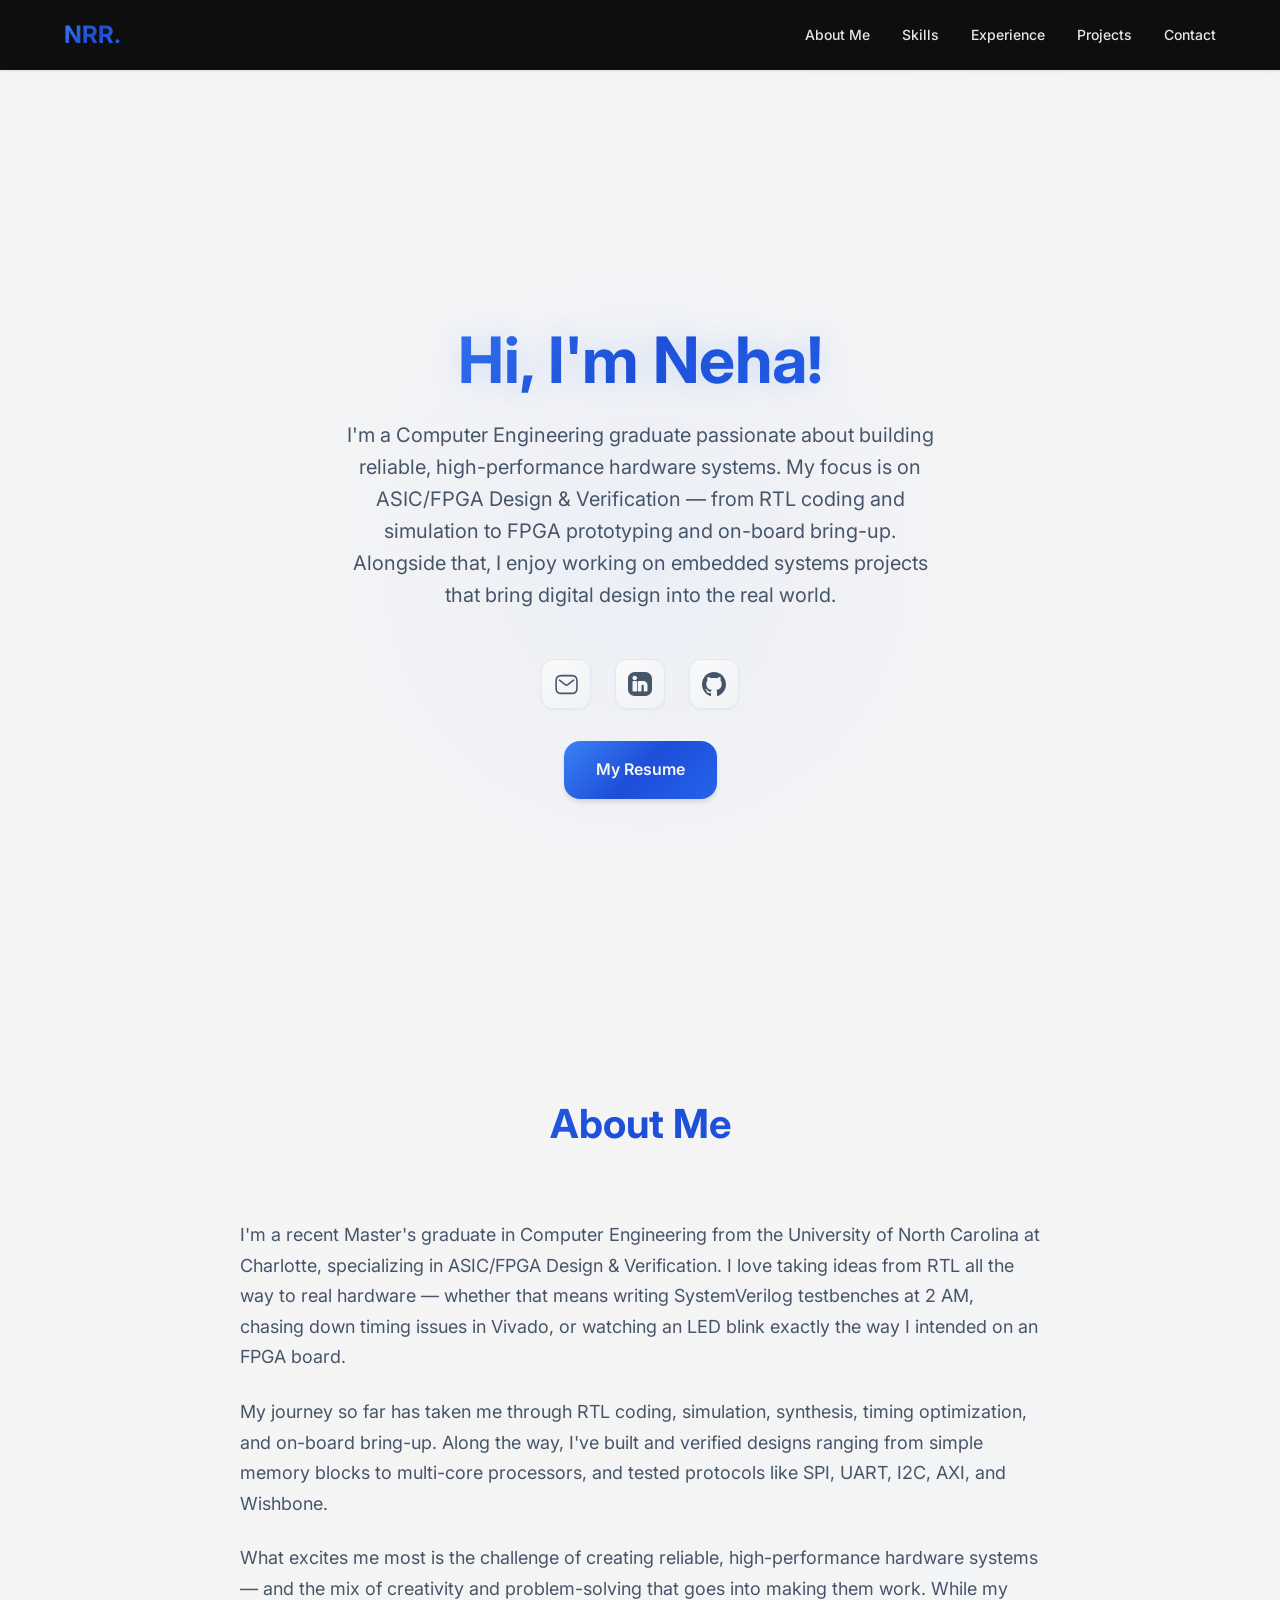
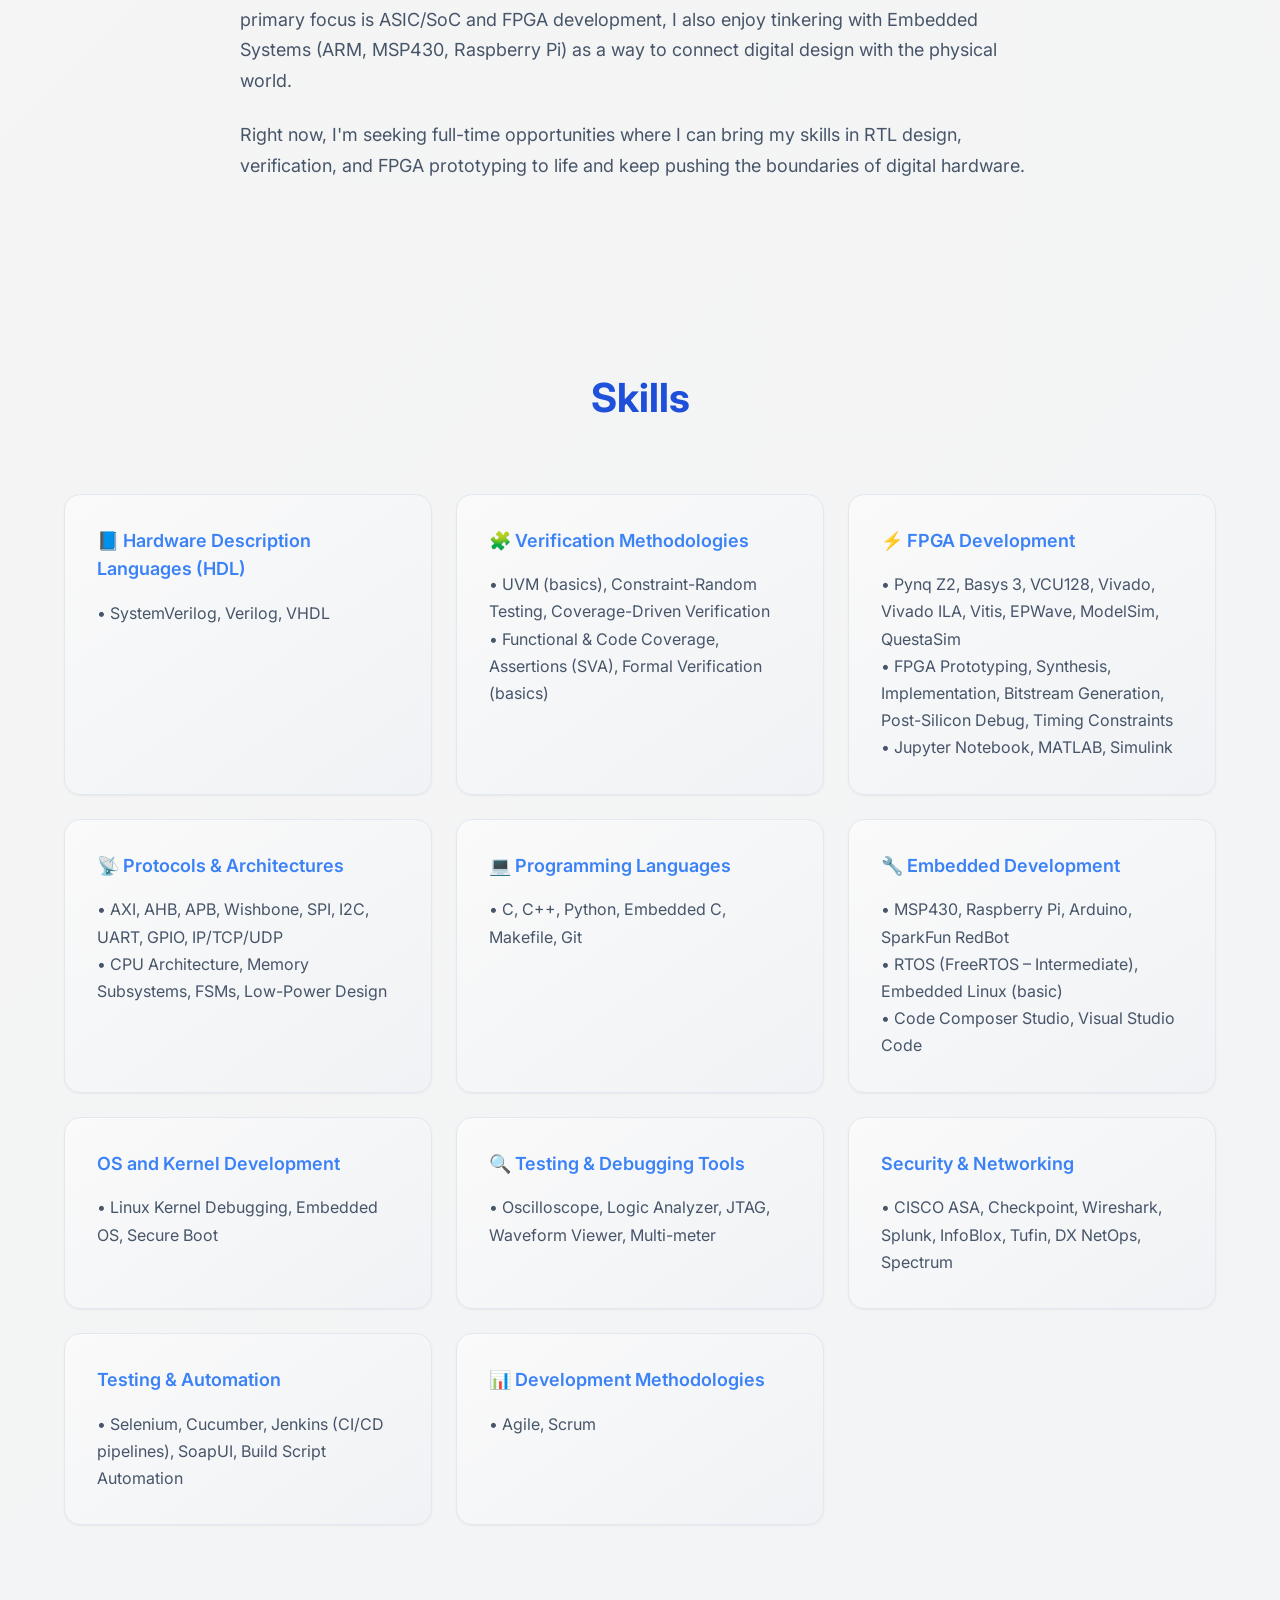
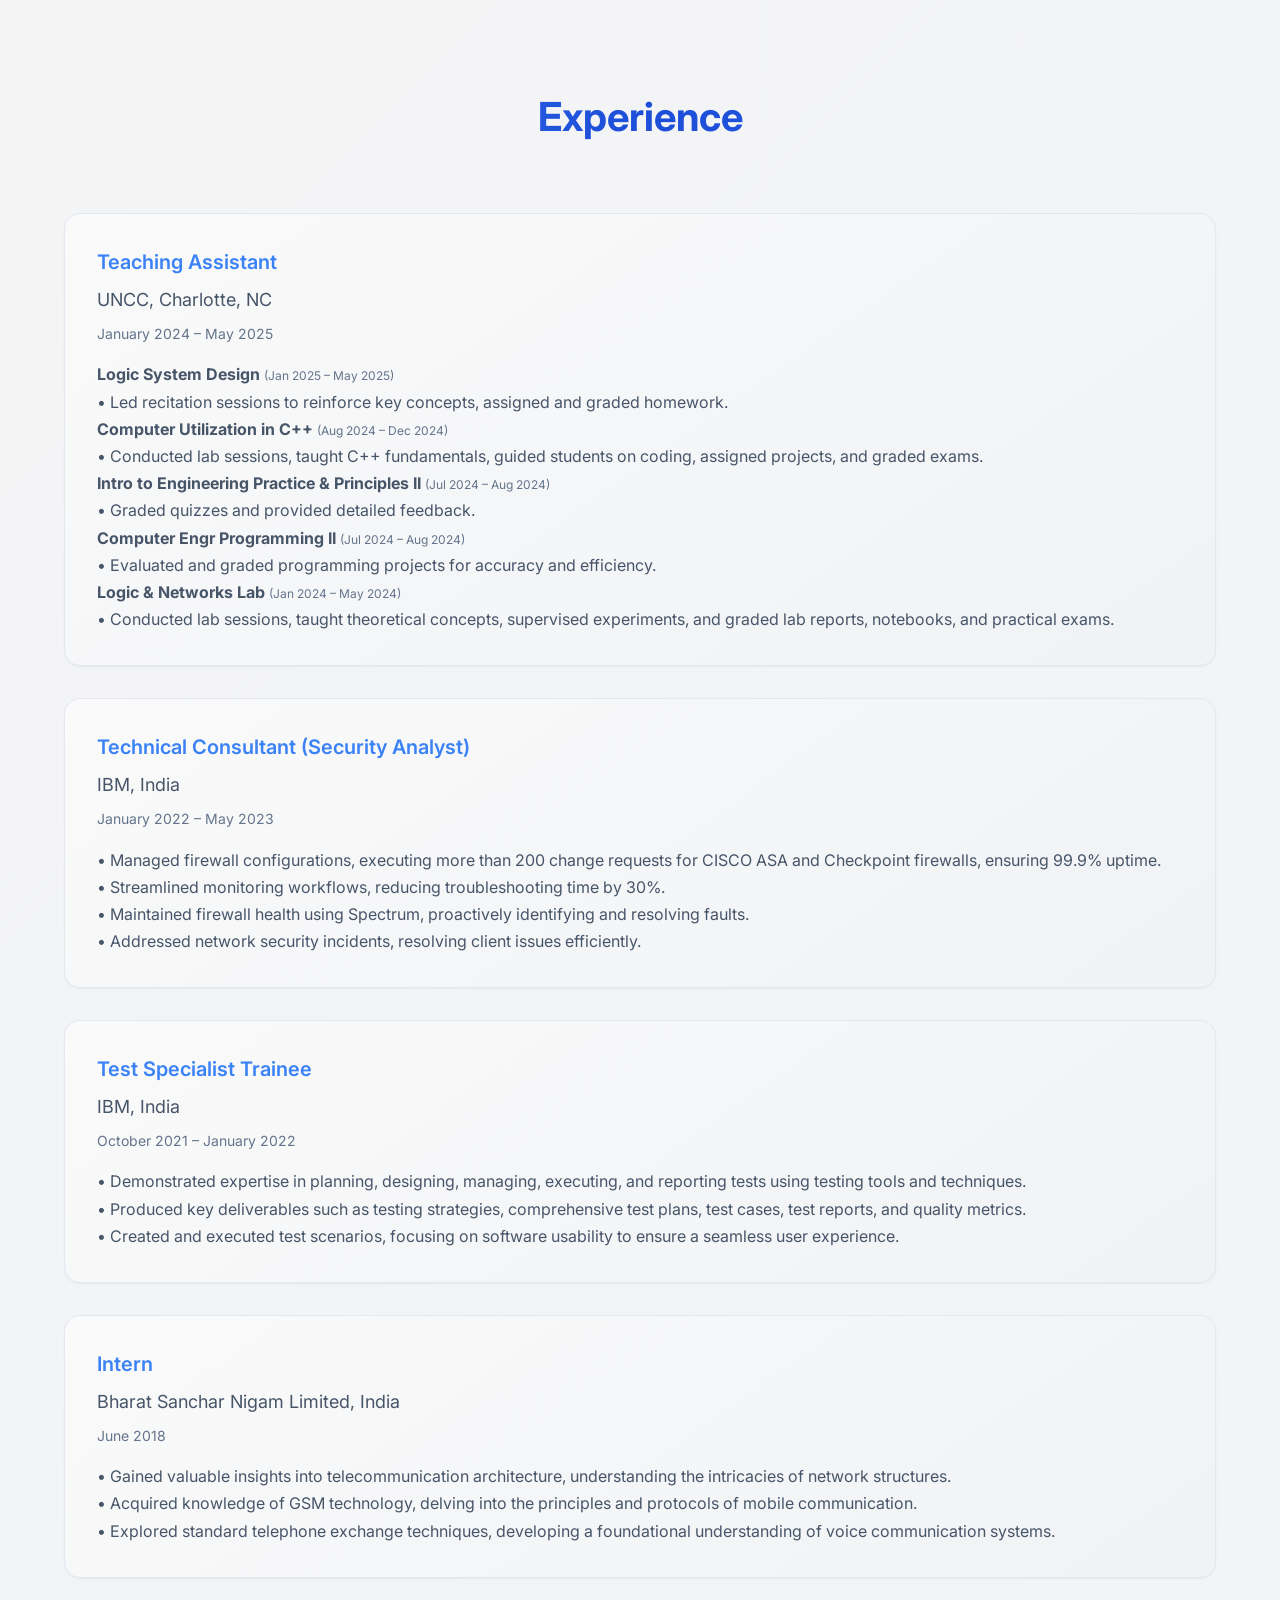
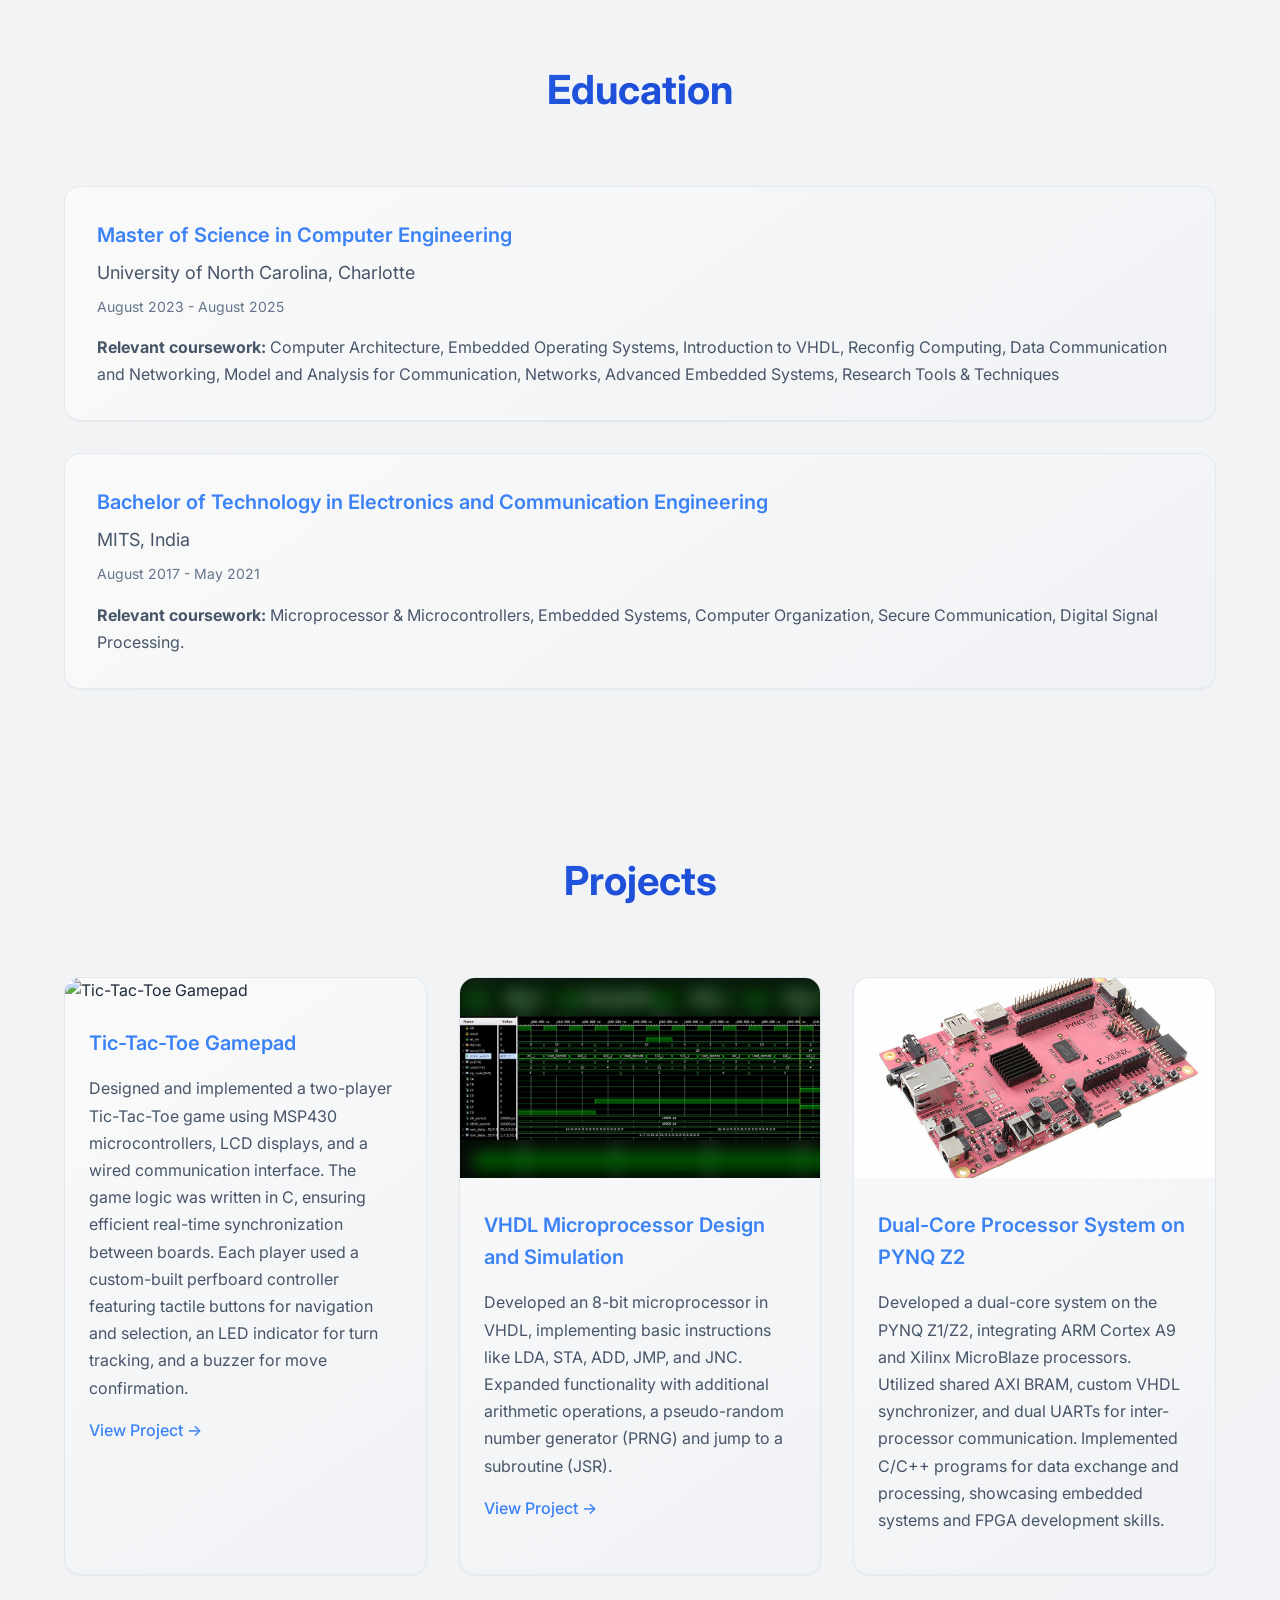
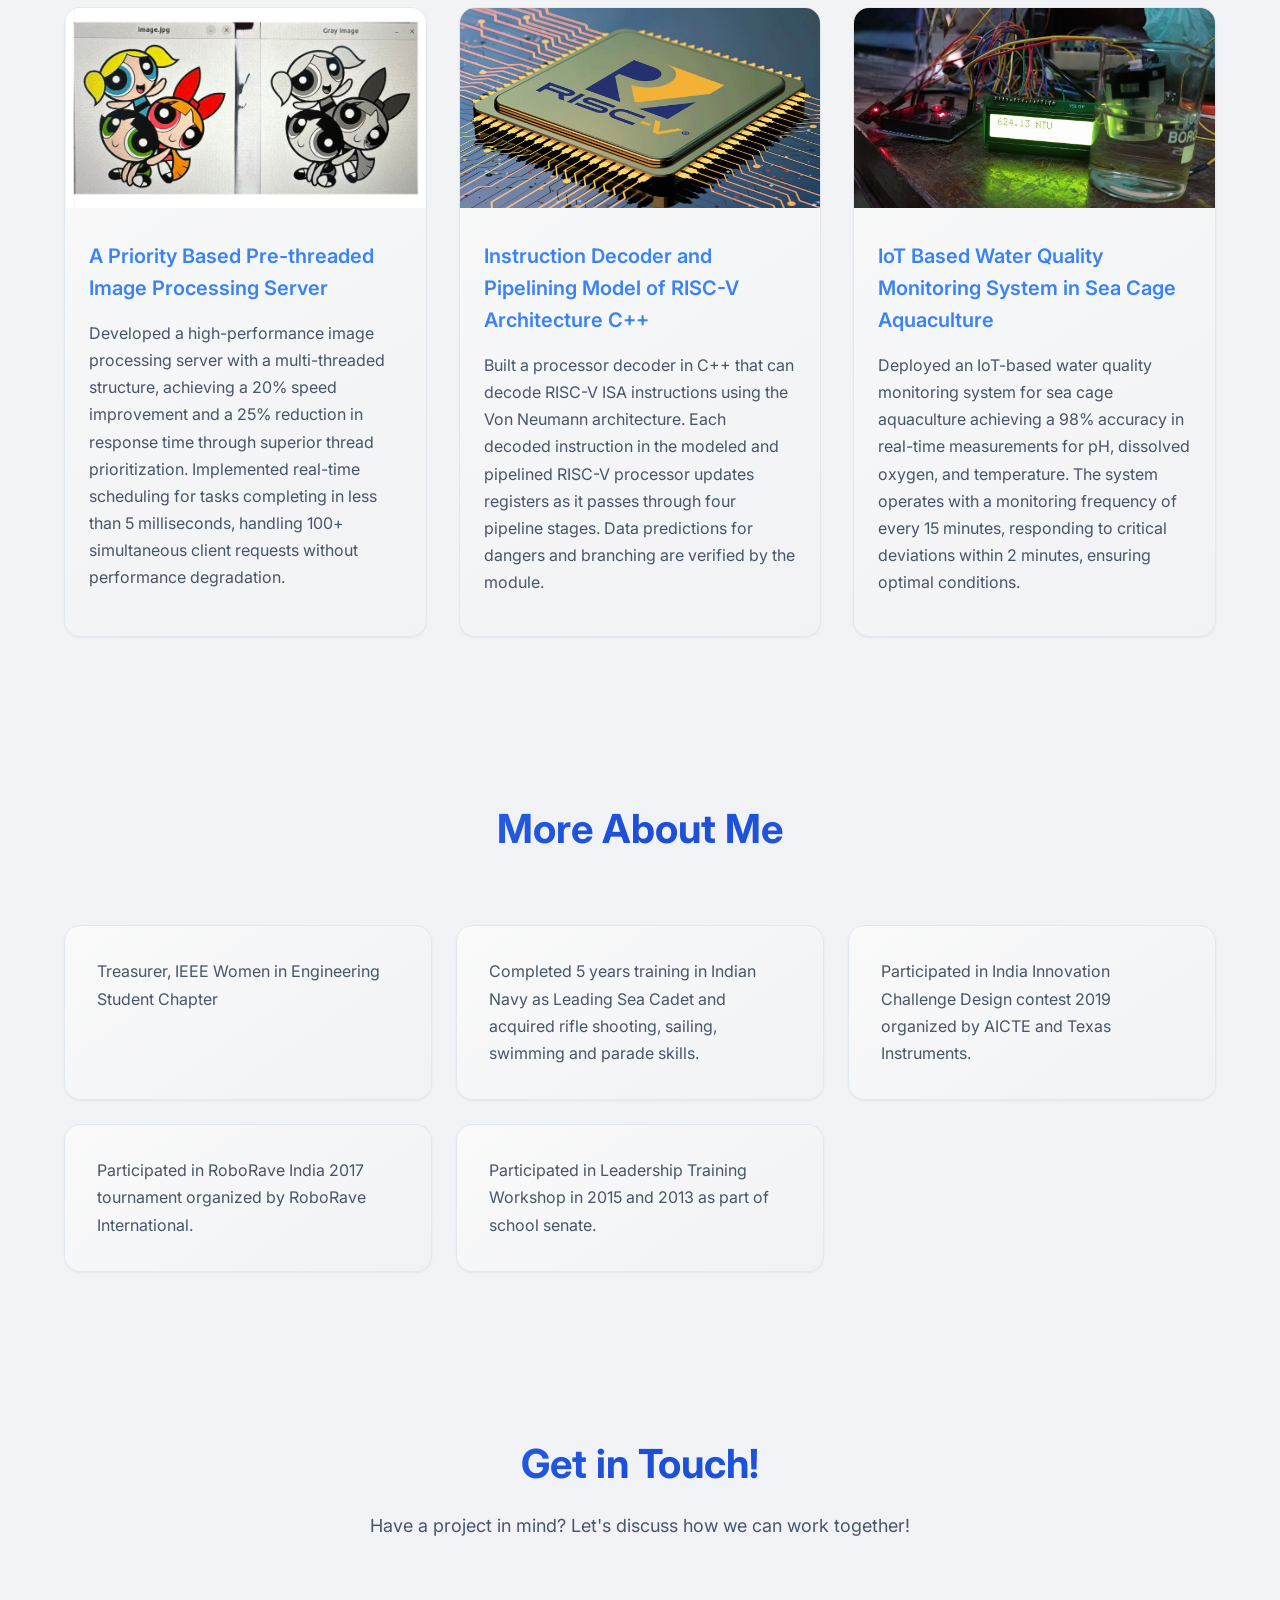
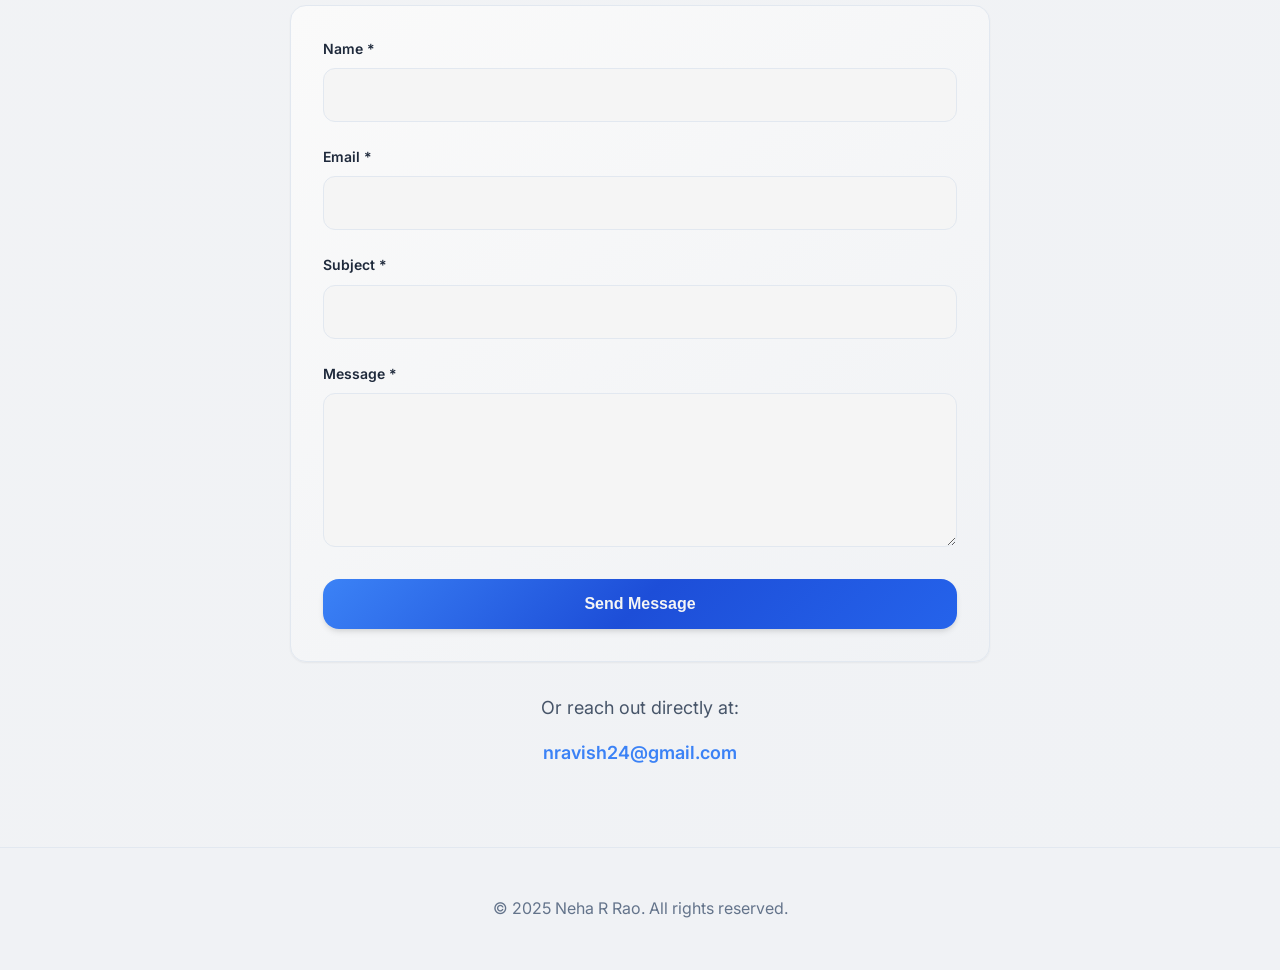
==== commit a316bcbd: "added skills" ====
--- a/index.html
+++ b/index.html
@@ -18,6 +18,7 @@
                 <nav>
                     <ul>
                         <li><a href="#about-me">About Me</a></li>
+                        <li><a href="#skills">Skills</a></li>
                         <li><a href="#experience">Experience</a></li>
                         <li><a href="#projects">Projects</a></li>
                         <li><a href="#contact">Contact</a></li>
@@ -180,19 +181,19 @@
                     <p class="job-company">UNCC, Charlotte, NC</p>
                     <p class="job-timeline">January 2024 – May 2025</p>
                     <div class="job-description">
-                        <p><strong>Logic System Design</strong> (Jan 2025 – May 2025)<br>
+                        <p><strong>Logic System Design</strong> <span class="sub-job-timeline">(Jan 2025 – May 2025)</span><br>
                         • Led recitation sessions to reinforce key concepts, assigned and graded homework.</p>
                         
-                        <p><strong>Computer Utilization in C++</strong> (Aug 2024 – Dec 2024)<br>
+                        <p><strong>Computer Utilization in C++</strong> <span class="sub-job-timeline">(Aug 2024 – Dec 2024)</span><br>
                         • Conducted lab sessions, taught C++ fundamentals, guided students on coding, assigned projects, and graded exams.</p>
                         
-                        <p><strong>Intro to Engineering Practice & Principles II</strong> (Jul 2024 – Aug 2024)<br>
+                        <p><strong>Intro to Engineering Practice & Principles II</strong> <span class="sub-job-timeline">(Jul 2024 – Aug 2024)</span><br>
                         • Graded quizzes and provided detailed feedback.</p>
                         
-                        <p><strong>Computer Engr Programming II</strong> (Jul 2024 – Aug 2024)<br>
+                        <p><strong>Computer Engr Programming II</strong> <span class="sub-job-timeline">(Jul 2024 – Aug 2024)</span><br>
                         • Evaluated and graded programming projects for accuracy and efficiency.</p>
                         
-                        <p><strong>Logic & Networks Lab</strong> (Jan 2024 – May 2024)<br>
+                        <p><strong>Logic & Networks Lab</strong> <span class="sub-job-timeline">(Jan 2024 – May 2024)</span><br>
                         • Conducted lab sessions, taught theoretical concepts, supervised experiments, and graded lab reports, notebooks, and practical exams.</p>
                     </div>
                 </div>
--- a/styles.css
+++ b/styles.css
@@ -455,6 +455,12 @@
 .job-description {
     color: var(--text-secondary);
     line-height: 1.7;
+}
+
+/* Make sub-job-timeline smaller */
+.sub-job-timeline {
+    font-size: var(--font-size-xs);
+    color: var(--text-muted);
 }
 
 /* Projects */
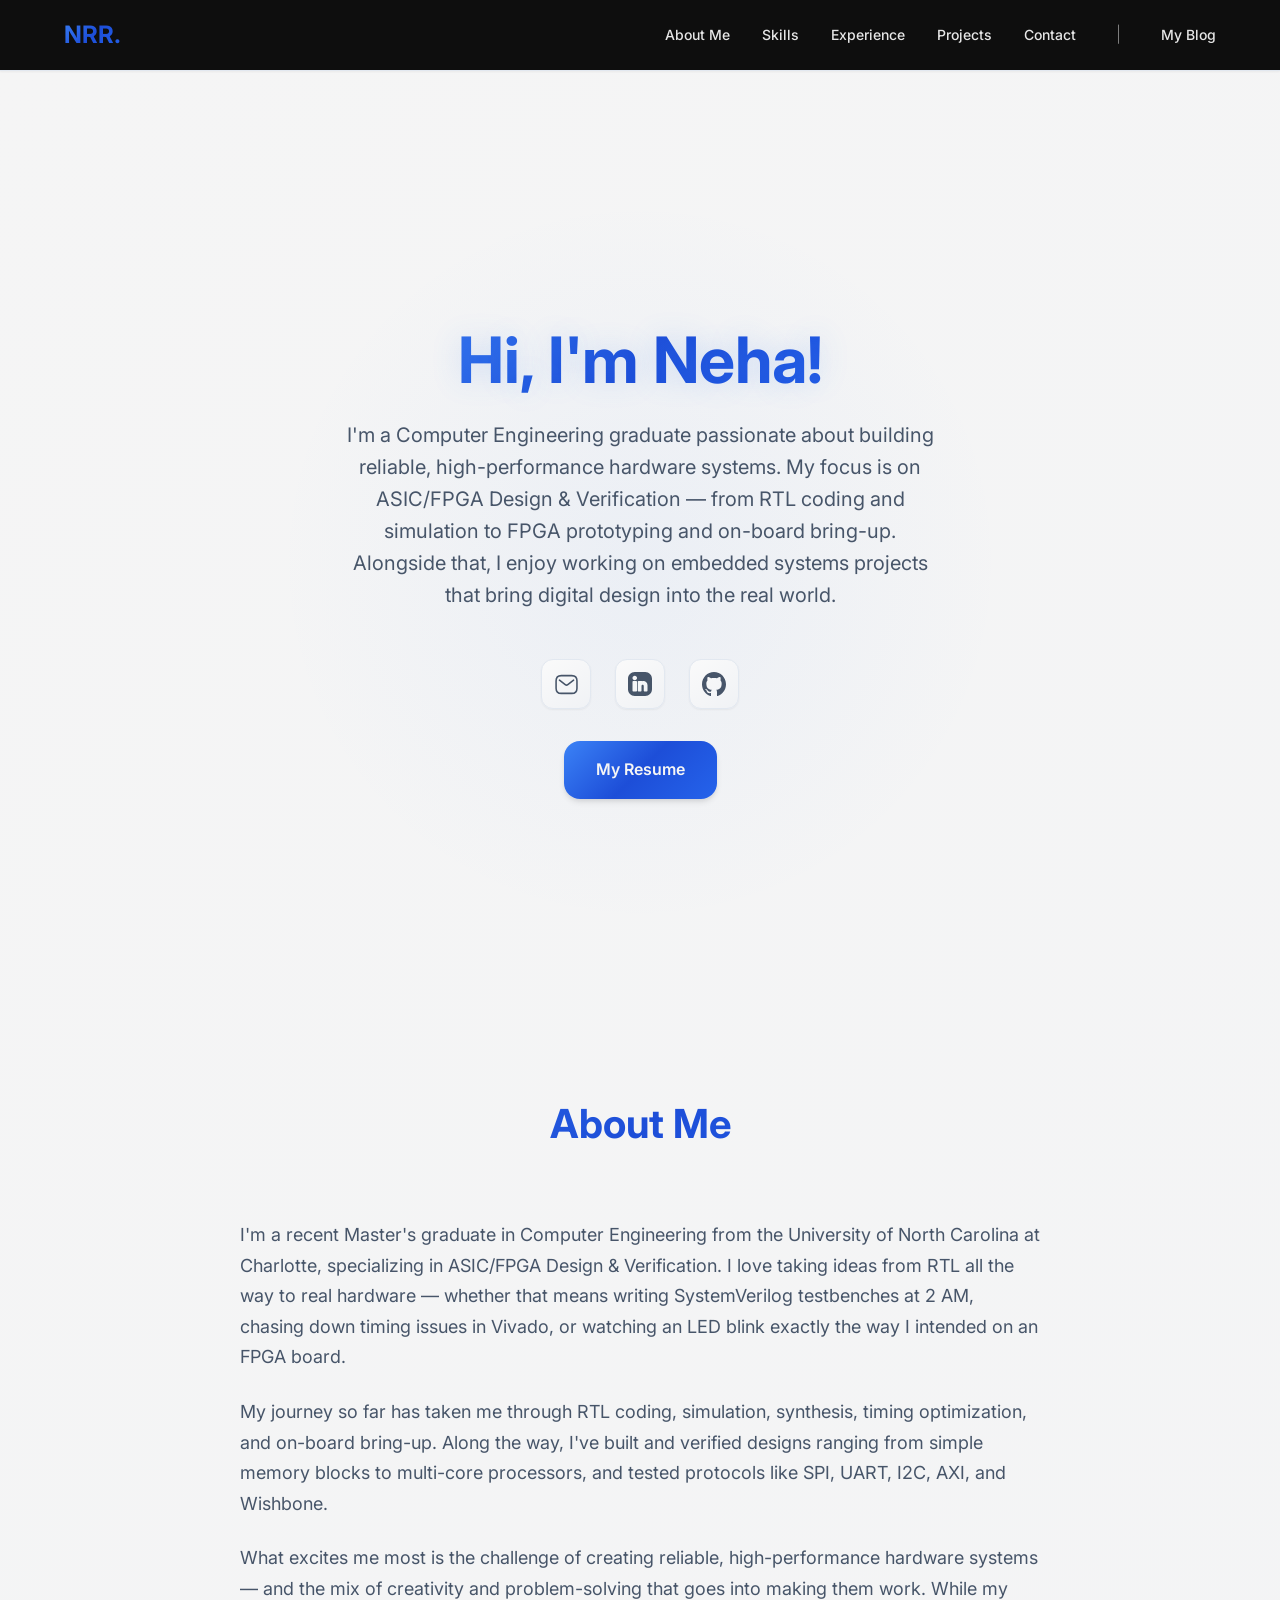
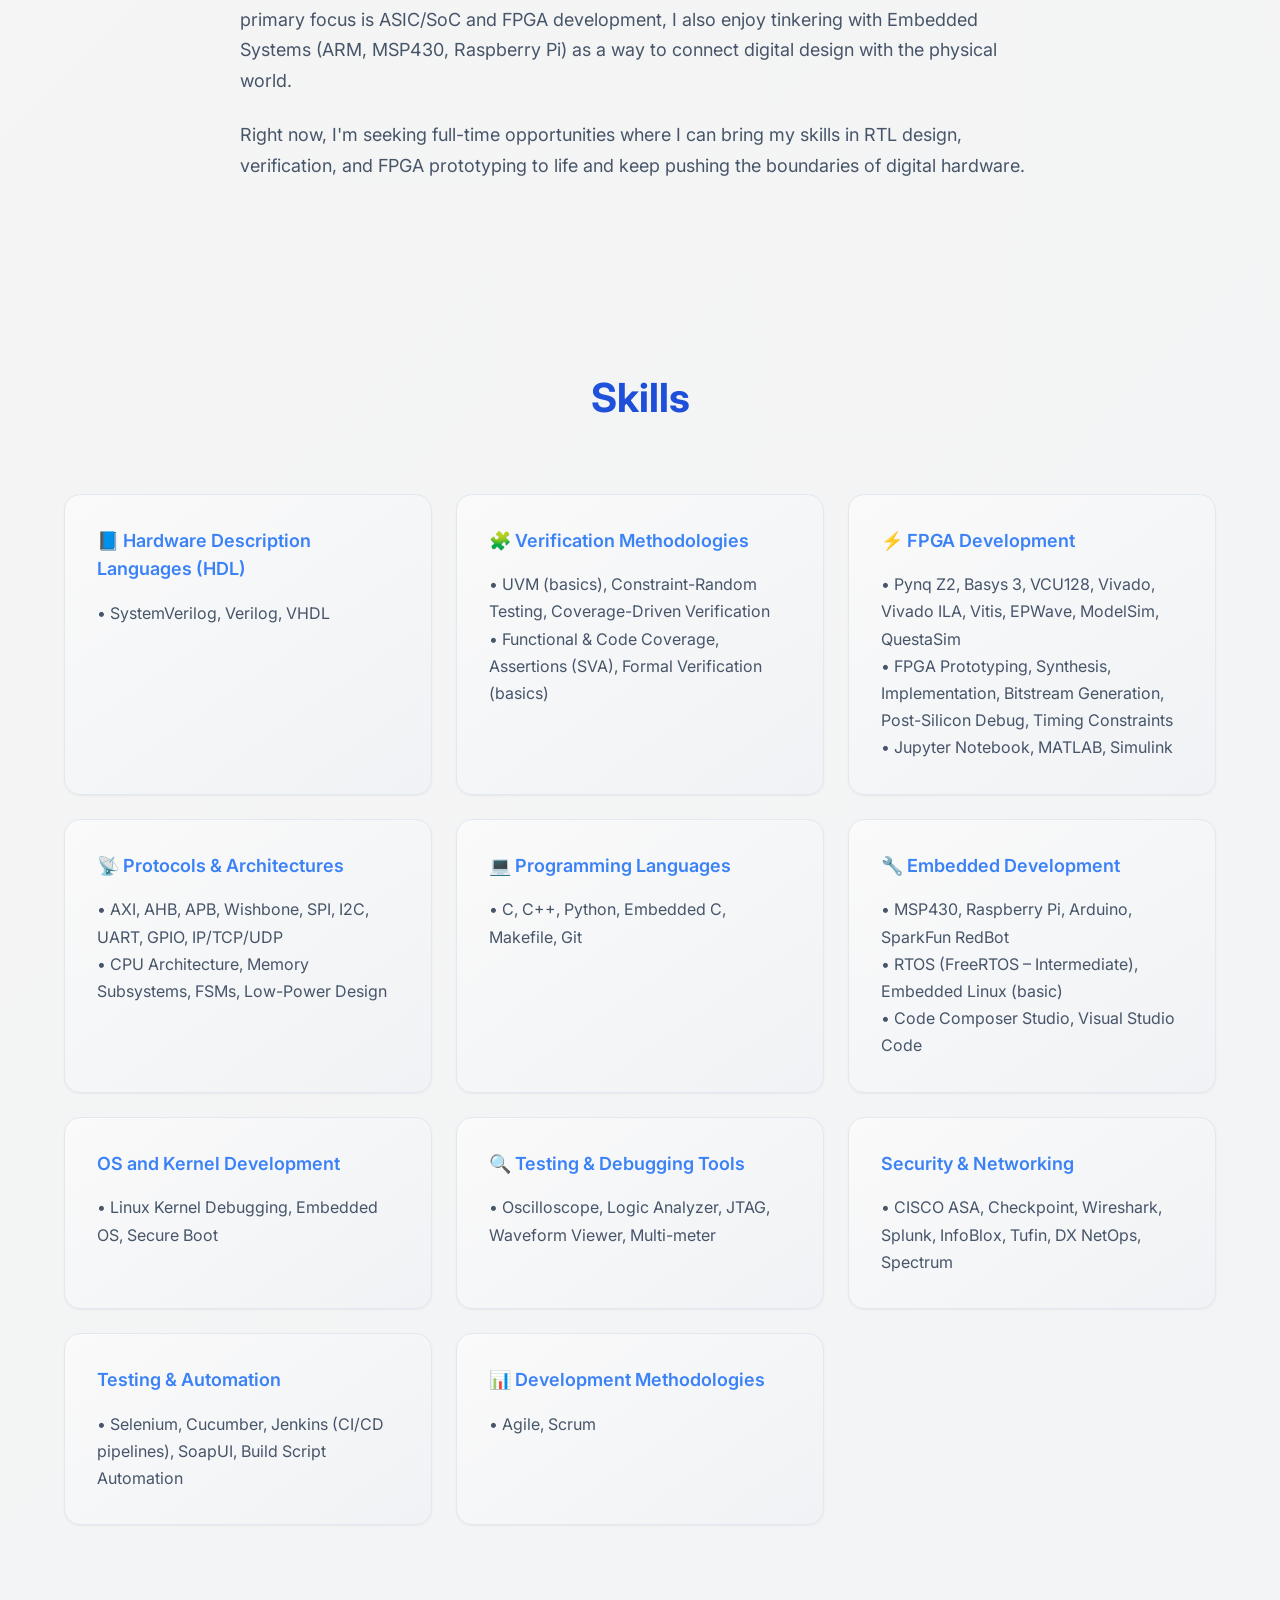
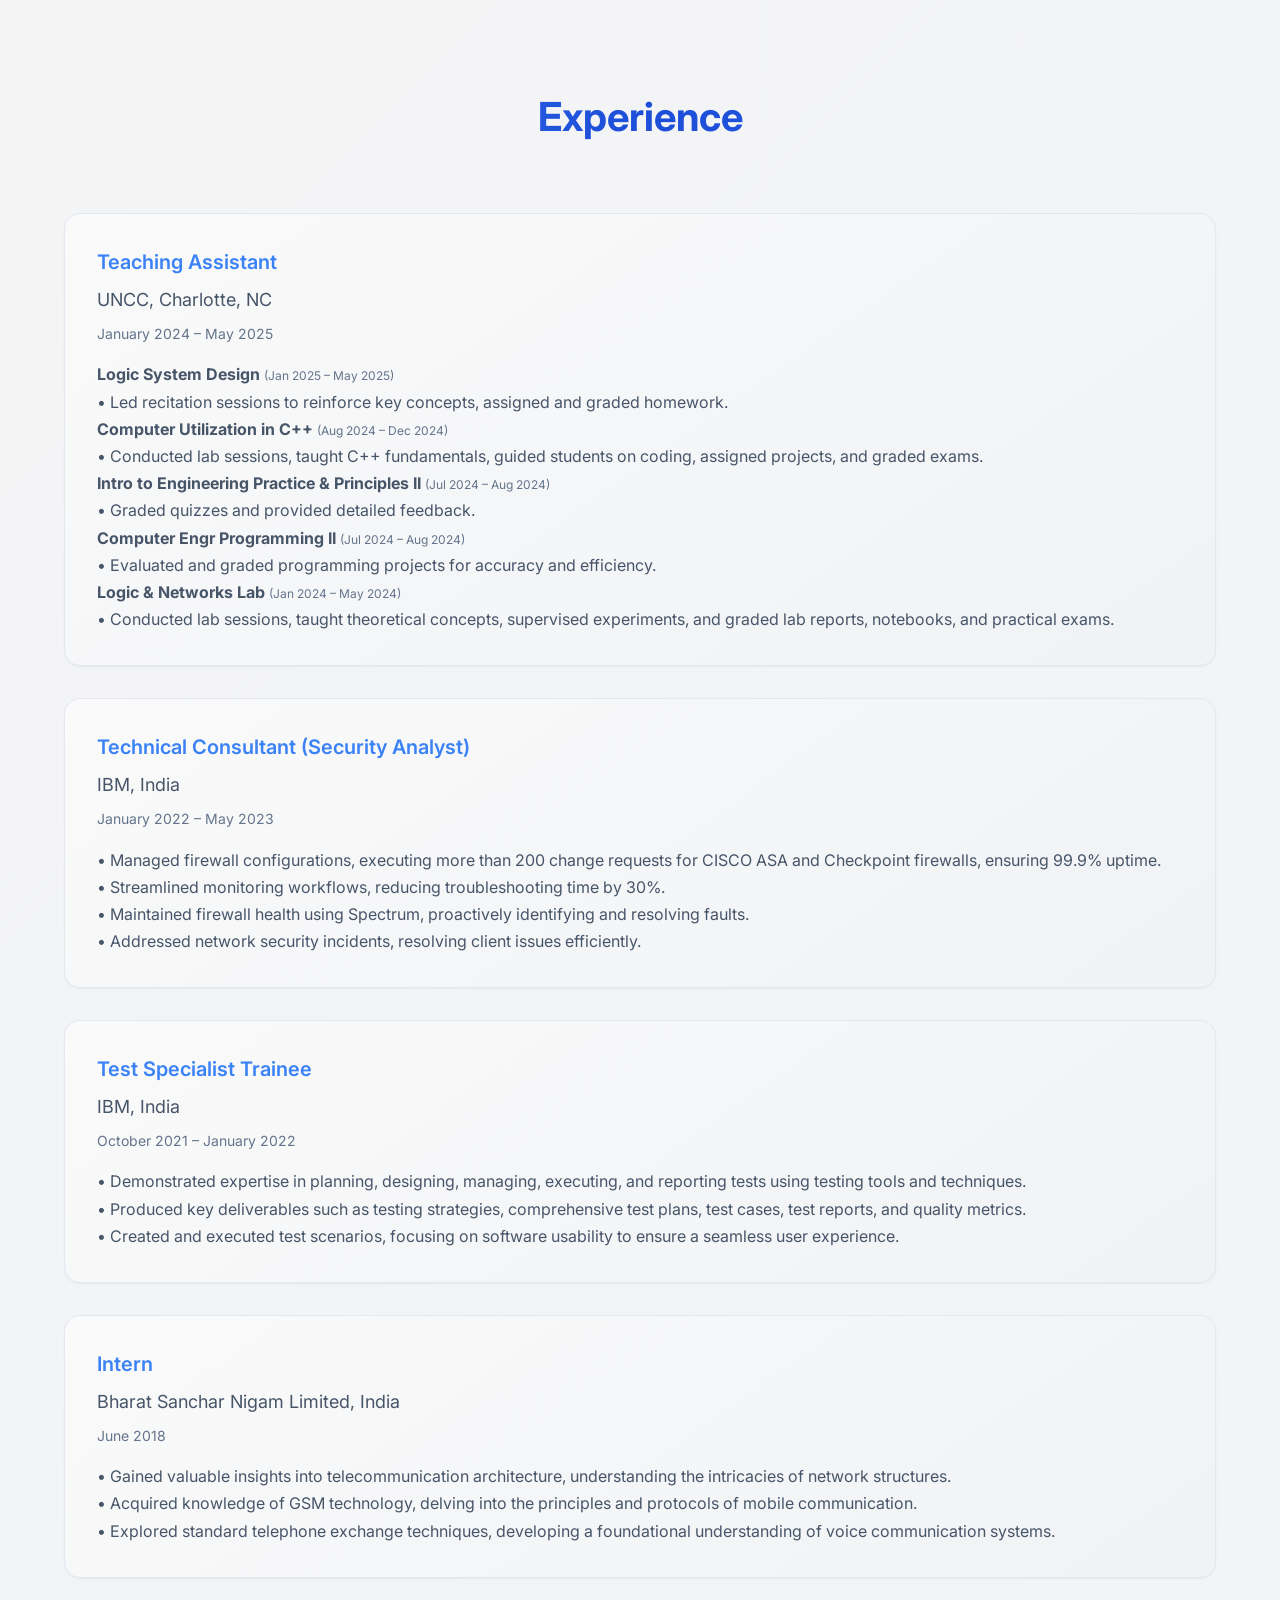
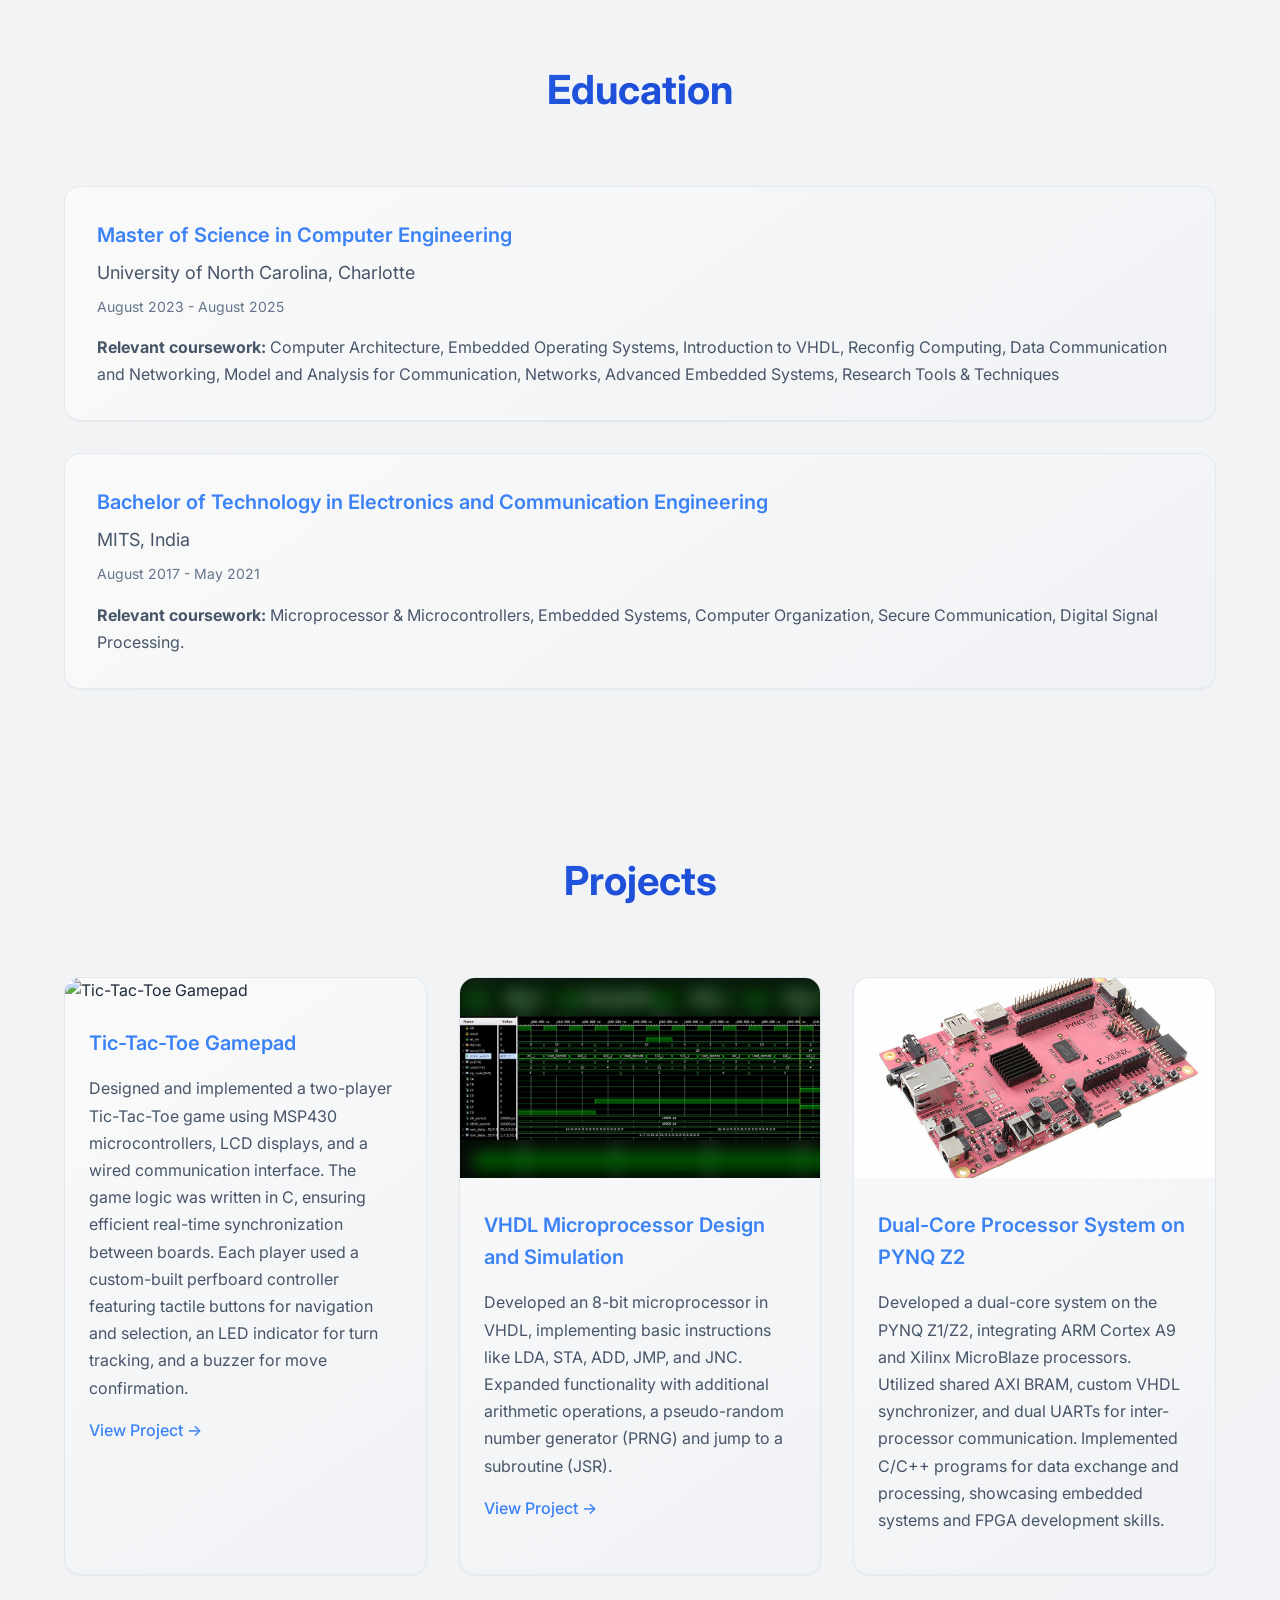
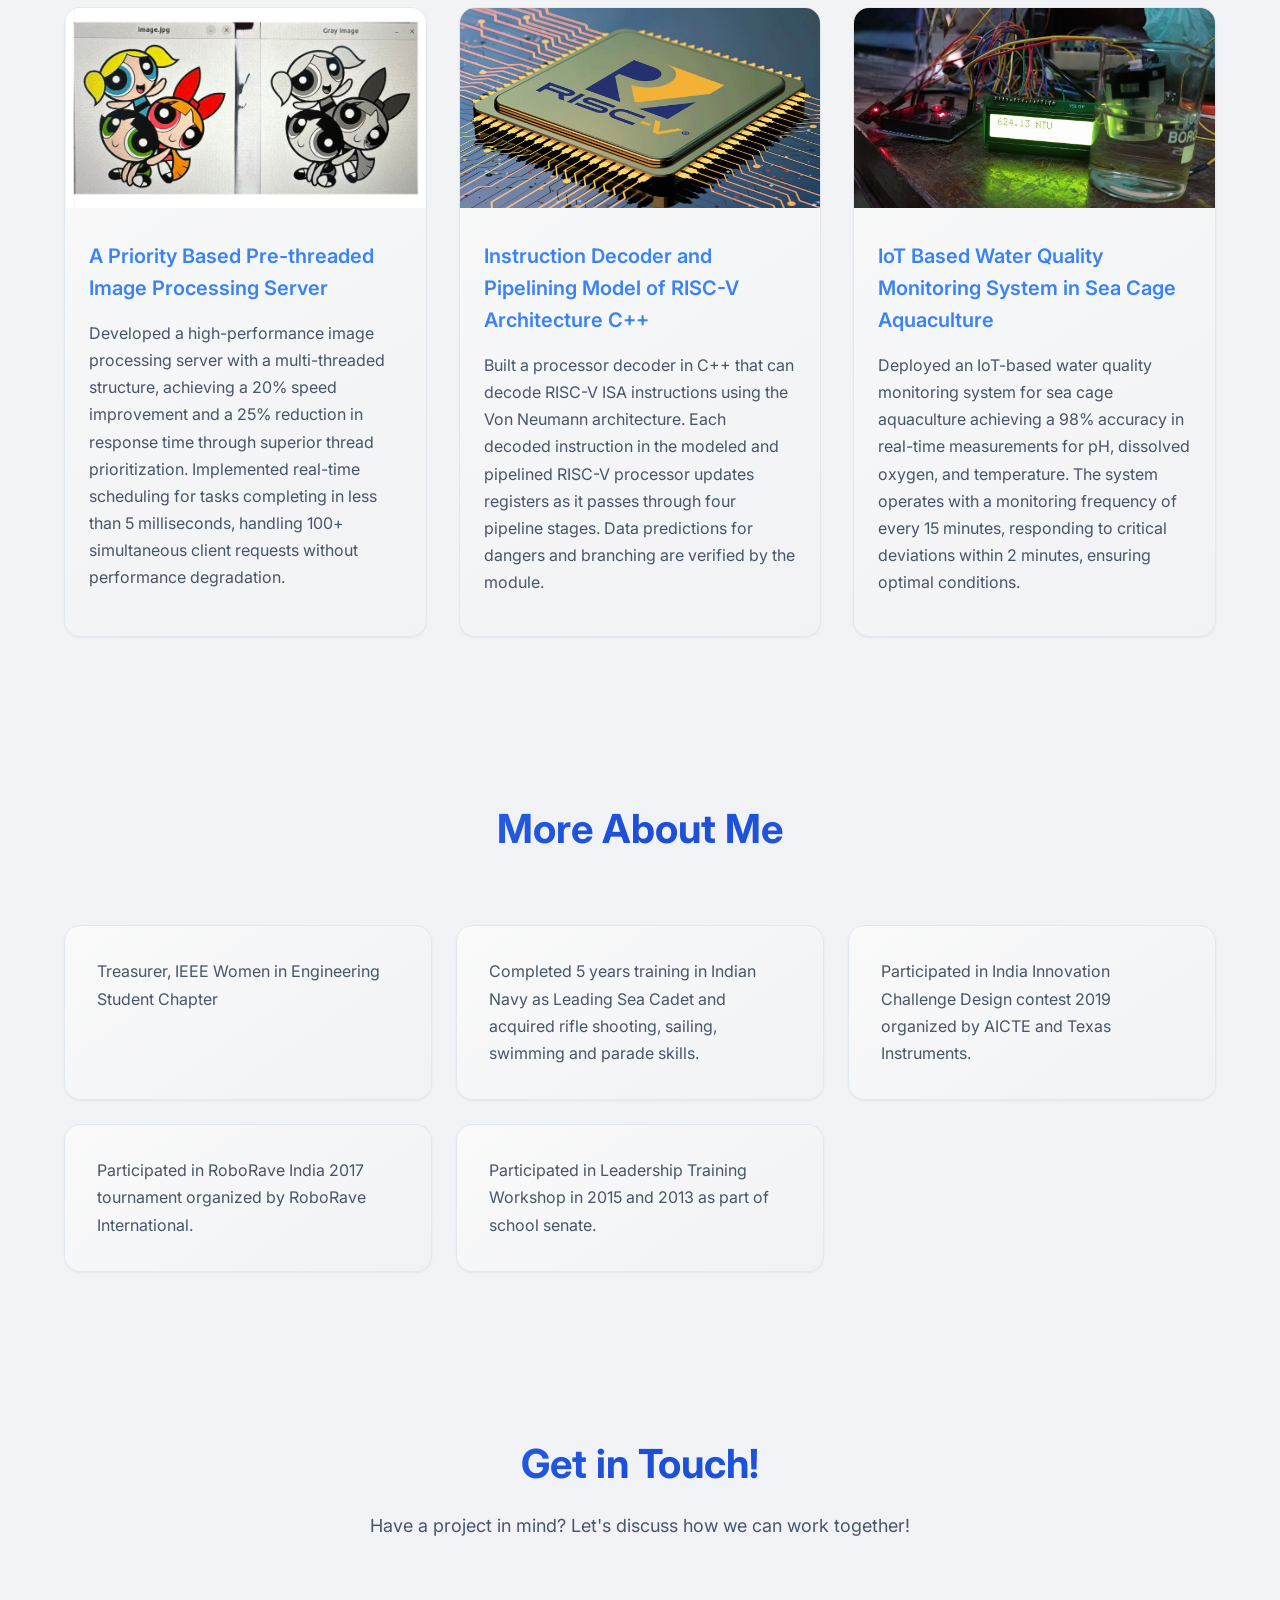
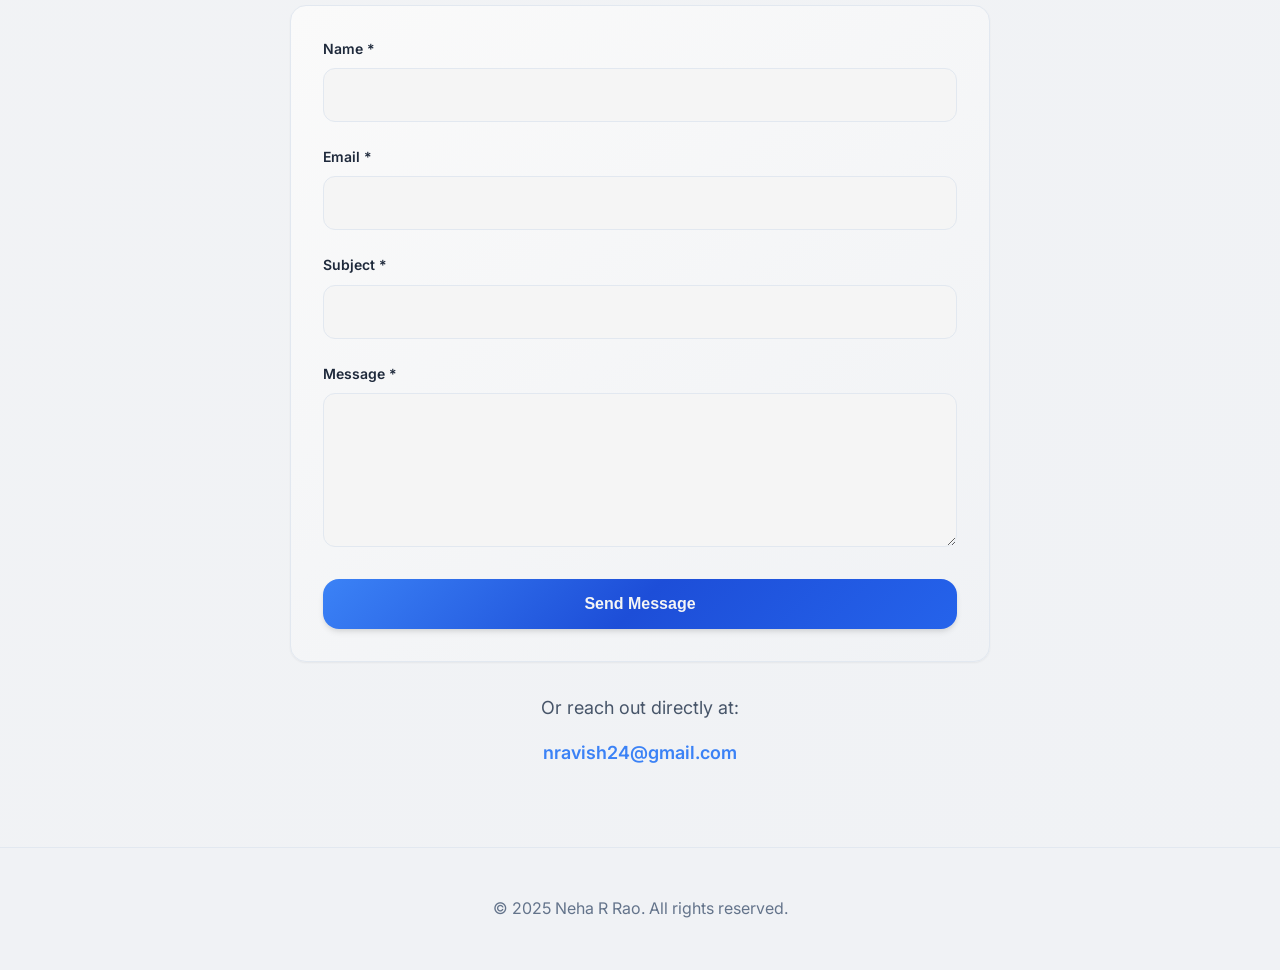
==== commit 820694b0: "blog" ====
--- a/index.html
+++ b/index.html
@@ -22,6 +22,8 @@
                         <li><a href="#experience">Experience</a></li>
                         <li><a href="#projects">Projects</a></li>
                         <li><a href="#contact">Contact</a></li>
+                        <li class="nav-separator">|</li>
+                        <li><a href="blog.html" onclick="window.open('blog.html', '_self');">My Blog</a></li>
                     </ul>
                 </nav>
             </div>
--- a/styles.css
+++ b/styles.css
@@ -149,6 +149,13 @@
 nav a:hover,
 nav a.active {
     color: #ffffff;
+}
+
+/* Navigation separator */
+.nav-separator {
+    color: rgba(255, 255, 255, 0.5);
+    margin: 0 var(--space-2);
+    font-weight: 300;
 }
 
 nav a::after {
@@ -890,4 +897,173 @@
 /* Smooth transitions for all interactive elements */
 * {
     transition: color 0.2s ease, background-color 0.2s ease, border-color 0.2s ease, transform 0.2s ease;
+}
+
+/* Blog Styles */
+.blog-grid {
+    display: grid;
+    grid-template-columns: repeat(auto-fit, minmax(400px, 1fr));
+    gap: var(--space-8);
+    margin-top: var(--space-12);
+}
+
+.blog-card {
+    background: var(--gradient-card);
+    border: 1px solid var(--border-color);
+    border-radius: var(--radius-xl);
+    overflow: hidden;
+    transition: var(--transition-normal);
+    position: relative;
+    box-shadow: var(--shadow-sm);
+}
+
+.blog-card::before {
+    content: '';
+    position: absolute;
+    top: 0;
+    left: 0;
+    right: 0;
+    height: 4px;
+    background: var(--gradient-primary);
+    transform: scaleX(0);
+    transition: transform 0.3s ease;
+}
+
+.blog-card:hover::before {
+    transform: scaleX(1);
+}
+
+.blog-card:hover {
+    transform: translateY(-4px);
+    box-shadow: var(--shadow-glow);
+    border-color: var(--accent-color);
+}
+
+.blog-image {
+    width: 100%;
+    height: 200px;
+    overflow: hidden;
+}
+
+.blog-image img {
+    width: 100%;
+    height: 100%;
+    object-fit: cover;
+    transition: var(--transition-normal);
+}
+
+.blog-card:hover .blog-image img {
+    transform: scale(1.05);
+}
+
+.blog-content {
+    padding: var(--space-6);
+}
+
+.blog-meta {
+    display: flex;
+    gap: var(--space-4);
+    margin-bottom: var(--space-4);
+    font-size: var(--font-size-sm);
+}
+
+.blog-date {
+    color: var(--text-muted);
+}
+
+.blog-category {
+    color: var(--accent-color);
+    font-weight: 600;
+    background: rgba(59, 130, 246, 0.1);
+    padding: var(--space-1) var(--space-3);
+    border-radius: var(--radius-sm);
+}
+
+.blog-title {
+    font-size: var(--font-size-xl);
+    font-weight: 600;
+    color: var(--text-primary);
+    margin-bottom: var(--space-4);
+    line-height: 1.3;
+}
+
+.blog-excerpt {
+    color: var(--text-secondary);
+    line-height: 1.7;
+    margin-bottom: var(--space-4);
+}
+
+.blog-link {
+    color: var(--accent-color);
+    text-decoration: none;
+    font-weight: 500;
+    transition: var(--transition-fast);
+    display: inline-flex;
+    align-items: center;
+    gap: var(--space-1);
+}
+
+.blog-link:hover {
+    color: var(--accent-hover);
+    transform: translateX(4px);
+}
+
+/* Newsletter Section */
+.newsletter-form {
+    max-width: 500px;
+    margin: 0 auto;
+}
+
+.newsletter-form .contact-form {
+    margin-bottom: 0;
+}
+
+/* Blog Hero Section */
+#blog-hero {
+    min-height: 60vh;
+    display: flex;
+    flex-direction: column;
+    justify-content: center;
+    padding: var(--space-20) 0;
+    position: relative;
+}
+
+#blog-hero::before {
+    content: '';
+    position: absolute;
+    top: 0;
+    left: 0;
+    right: 0;
+    bottom: 0;
+    background: radial-gradient(circle at 50% 50%, rgba(59, 130, 246, 0.05) 0%, transparent 50%);
+    pointer-events: none;
+}
+
+/* Responsive Blog Design */
+@media (max-width: 768px) {
+    .blog-grid {
+        grid-template-columns: 1fr;
+        gap: var(--space-6);
+    }
+    
+    .blog-card {
+        margin-bottom: var(--space-6);
+    }
+    
+    .blog-image {
+        height: 180px;
+    }
+    
+    .blog-content {
+        padding: var(--space-5);
+    }
+    
+    .blog-title {
+        font-size: var(--font-size-lg);
+    }
+    
+    .blog-meta {
+        flex-direction: column;
+        gap: var(--space-2);
+    }
 }
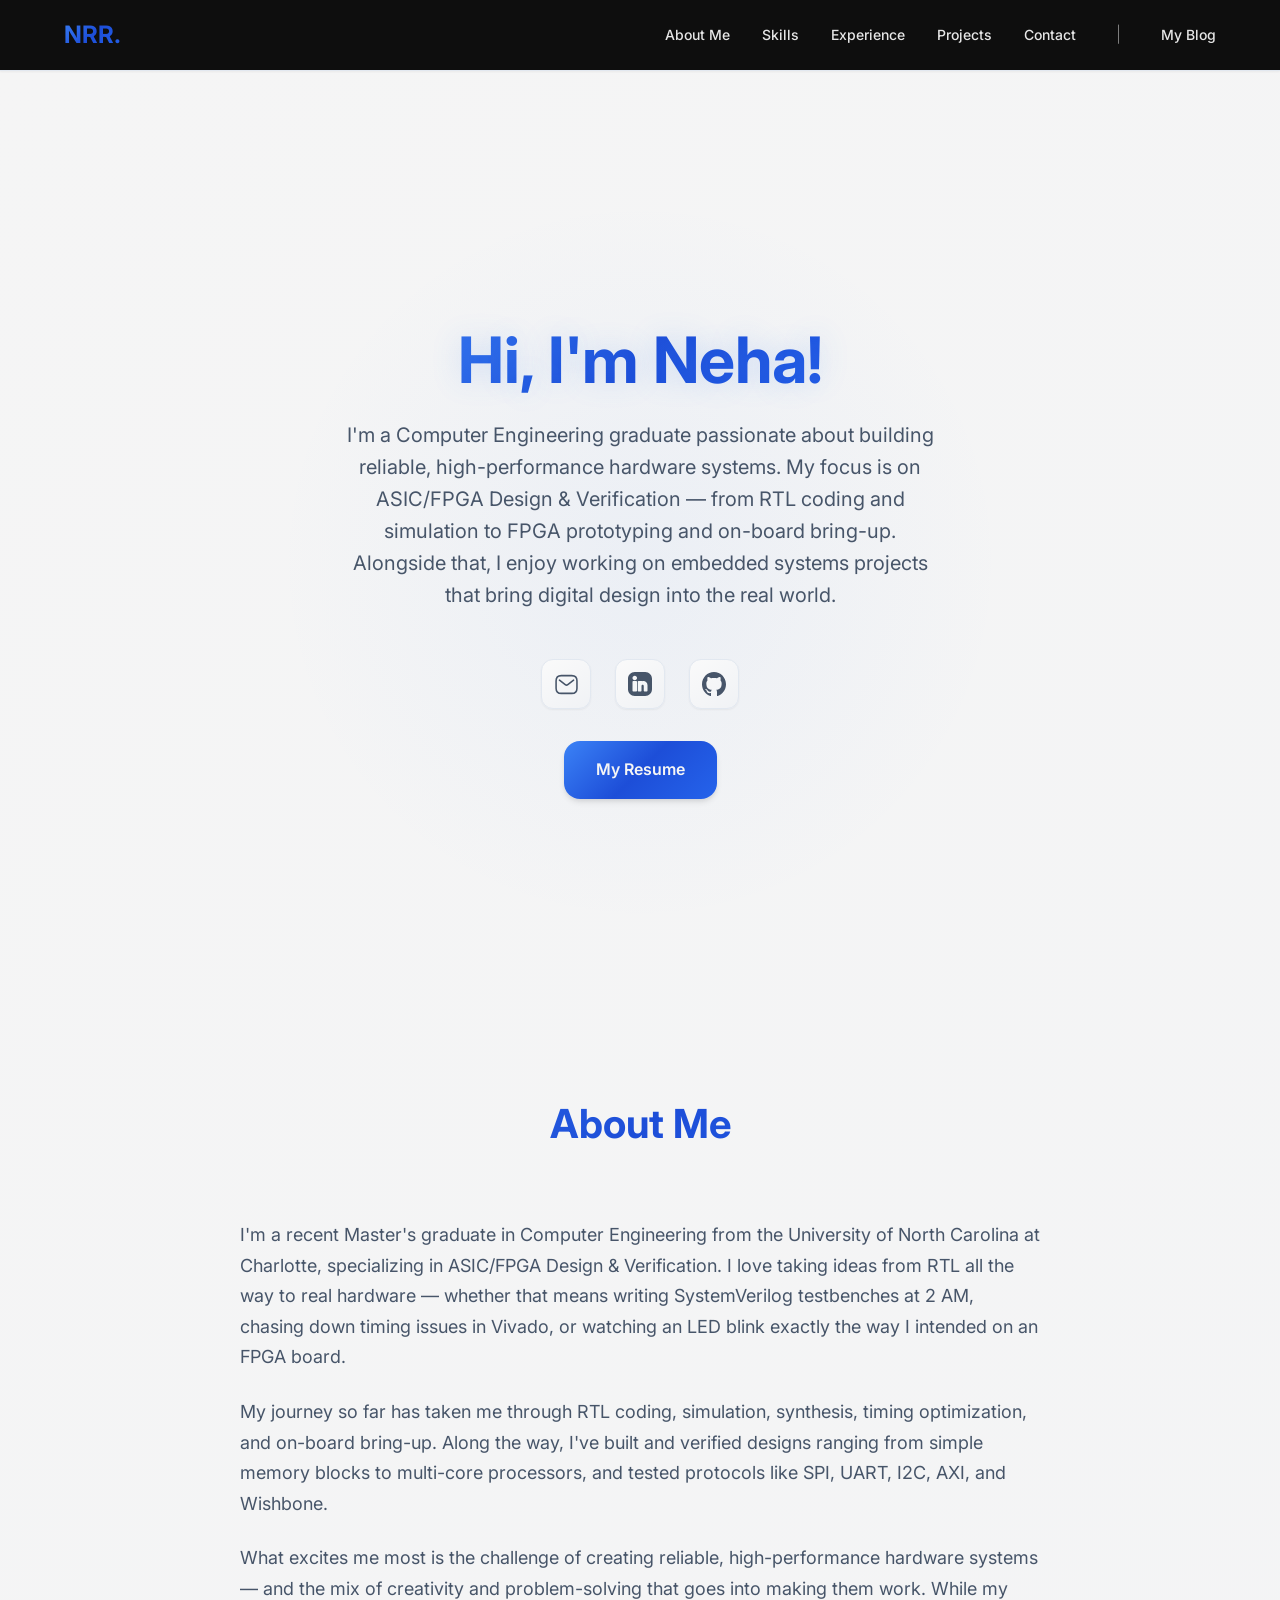
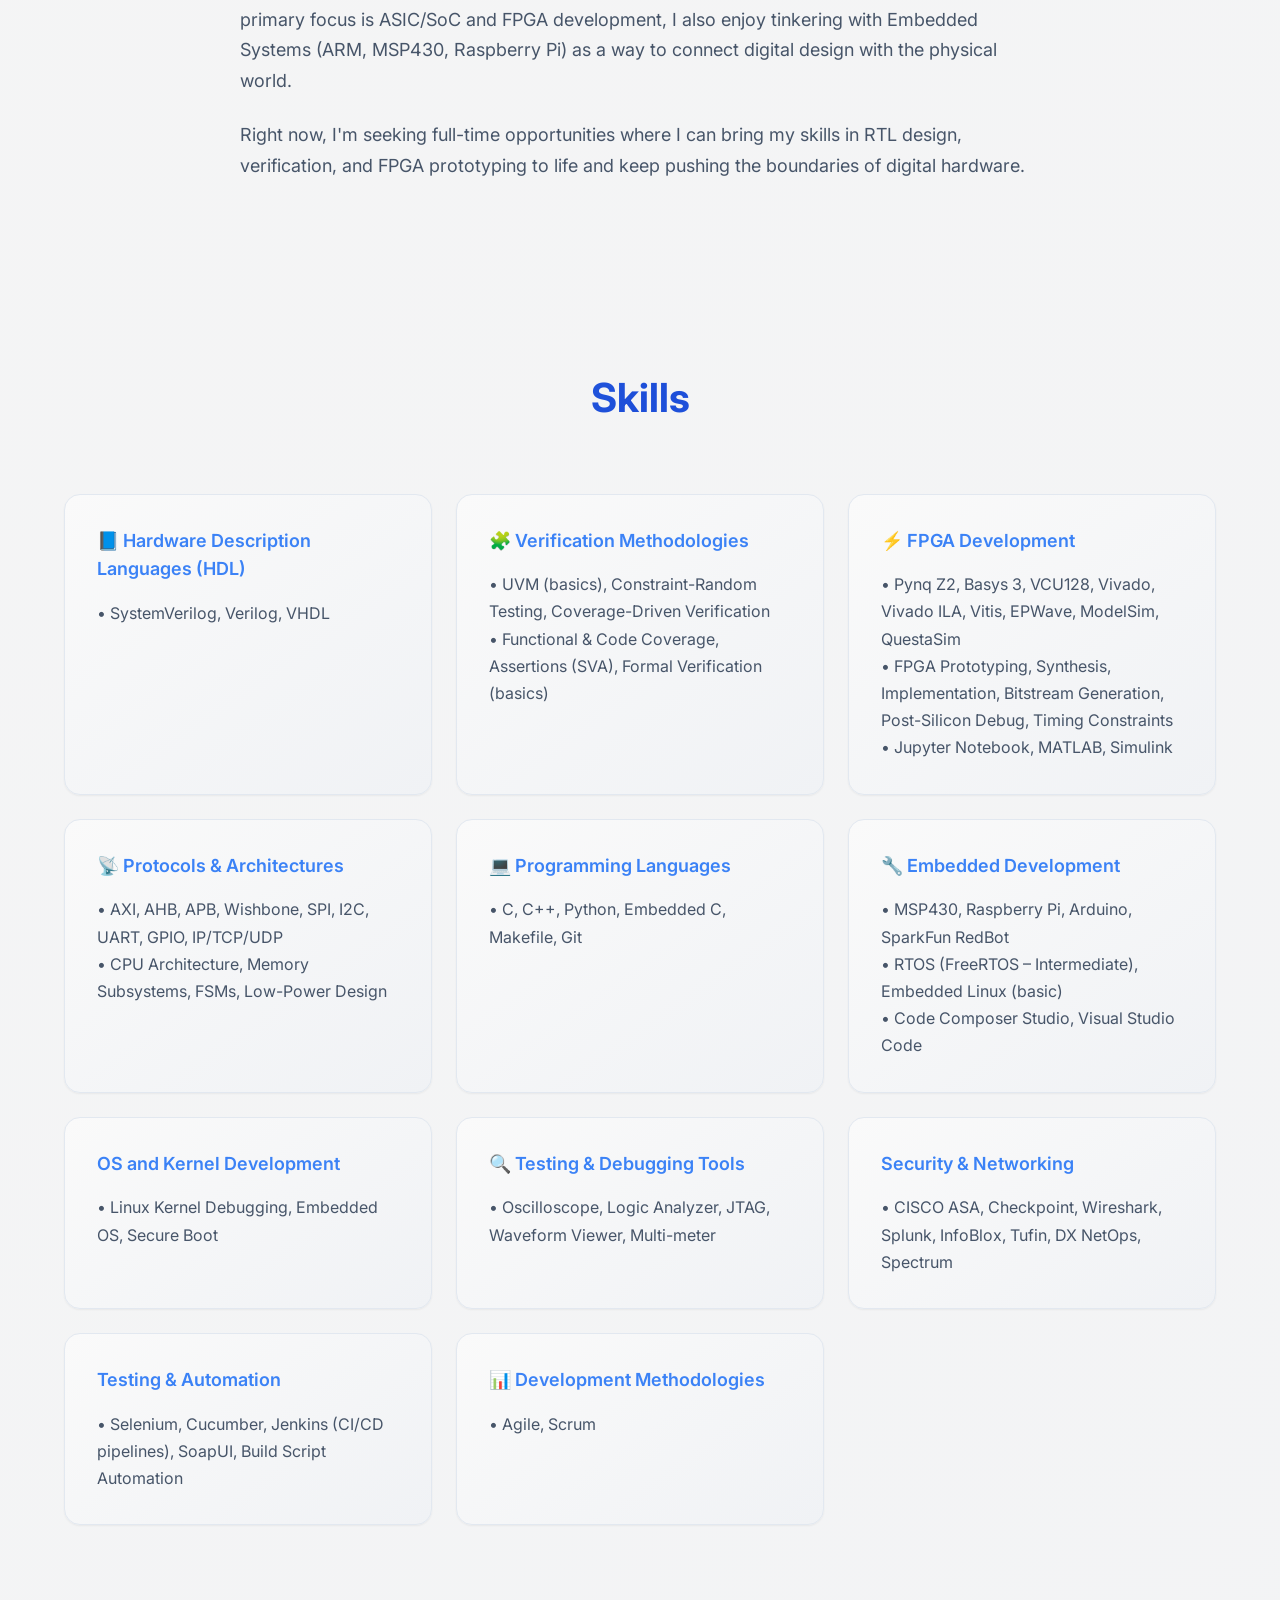
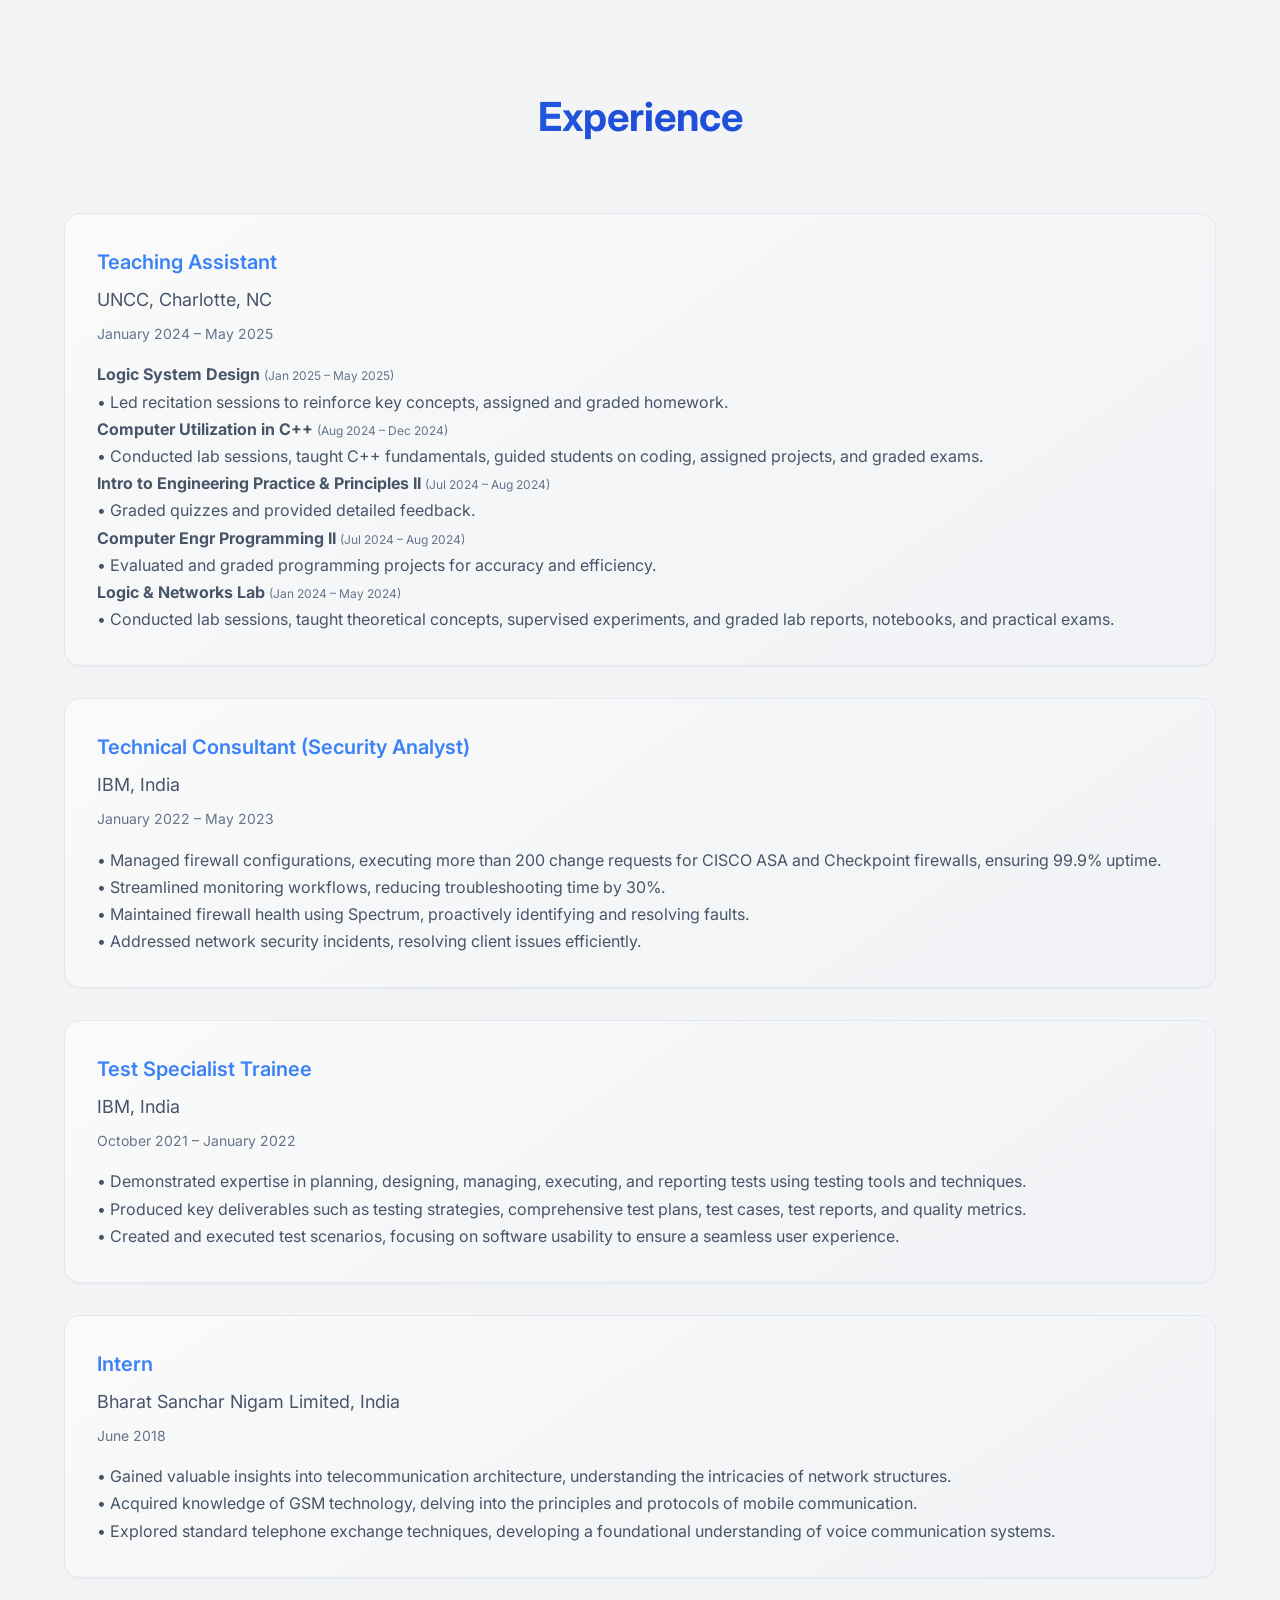
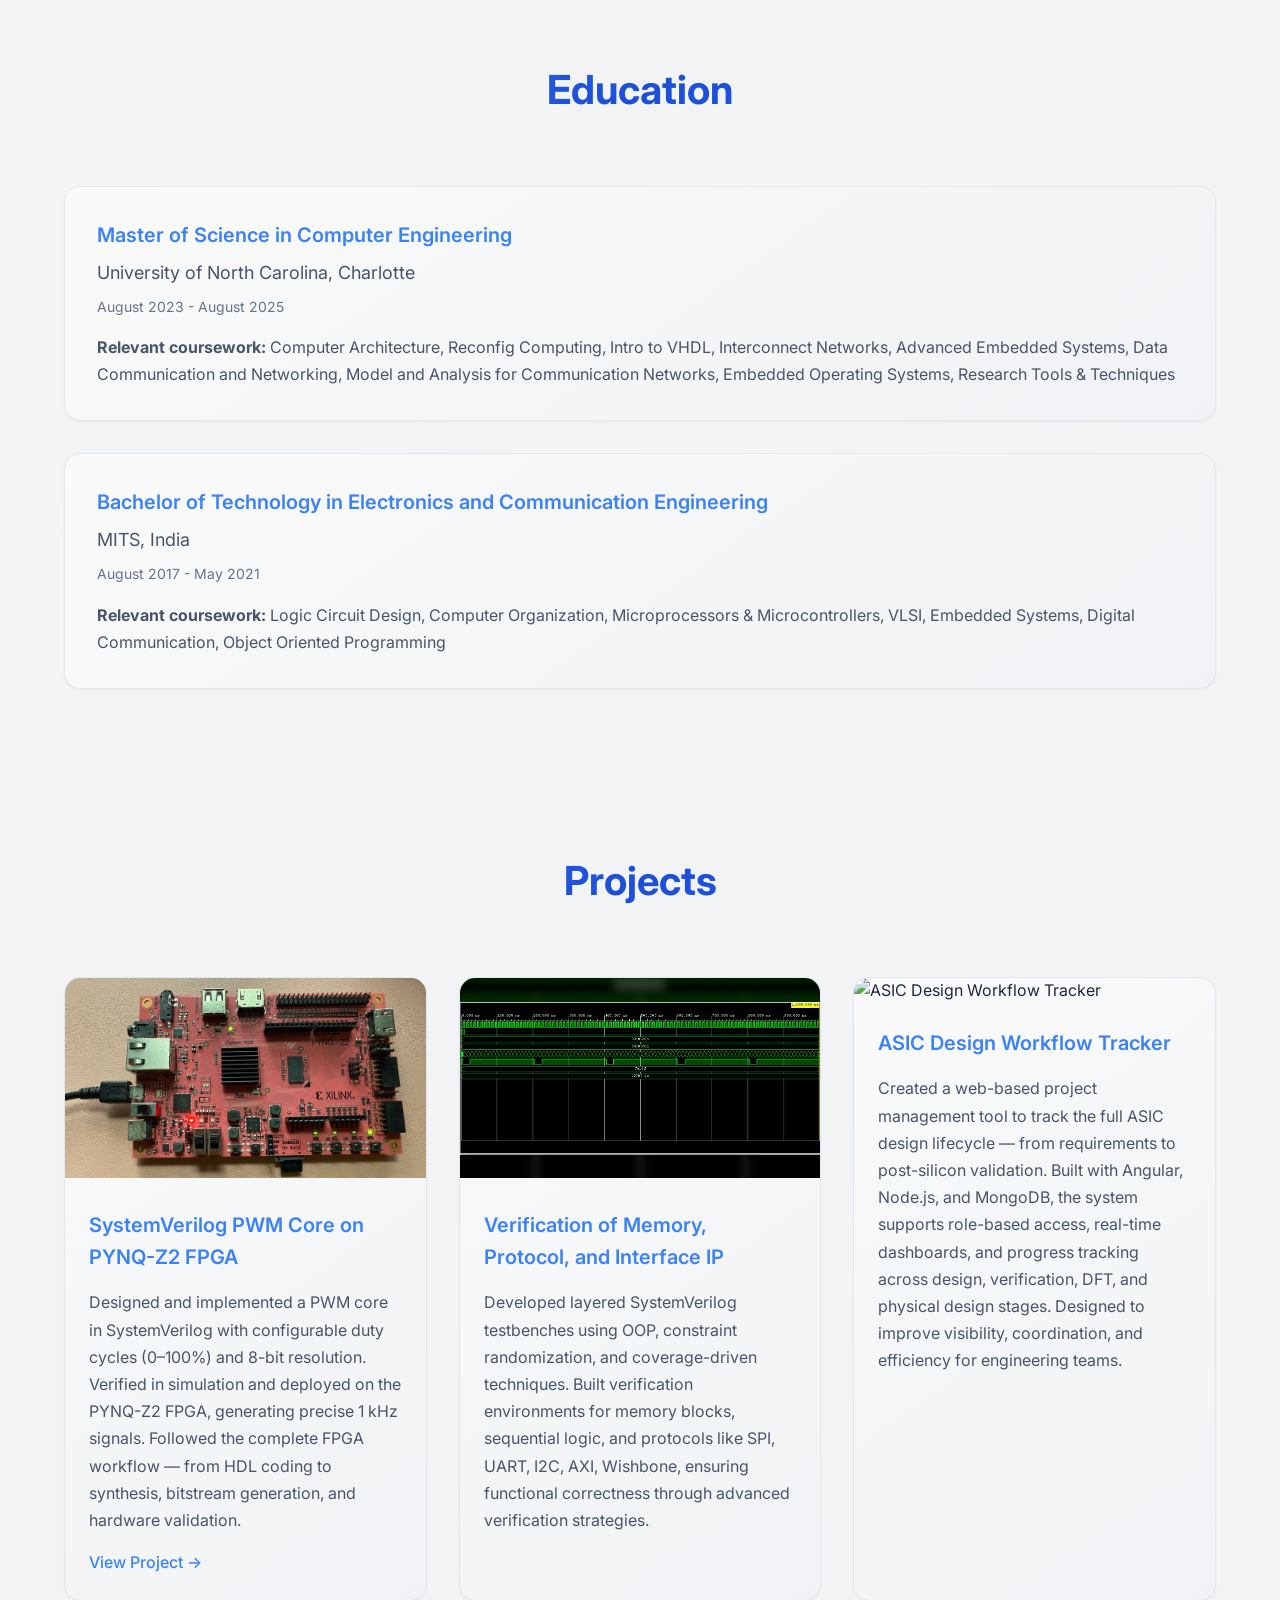
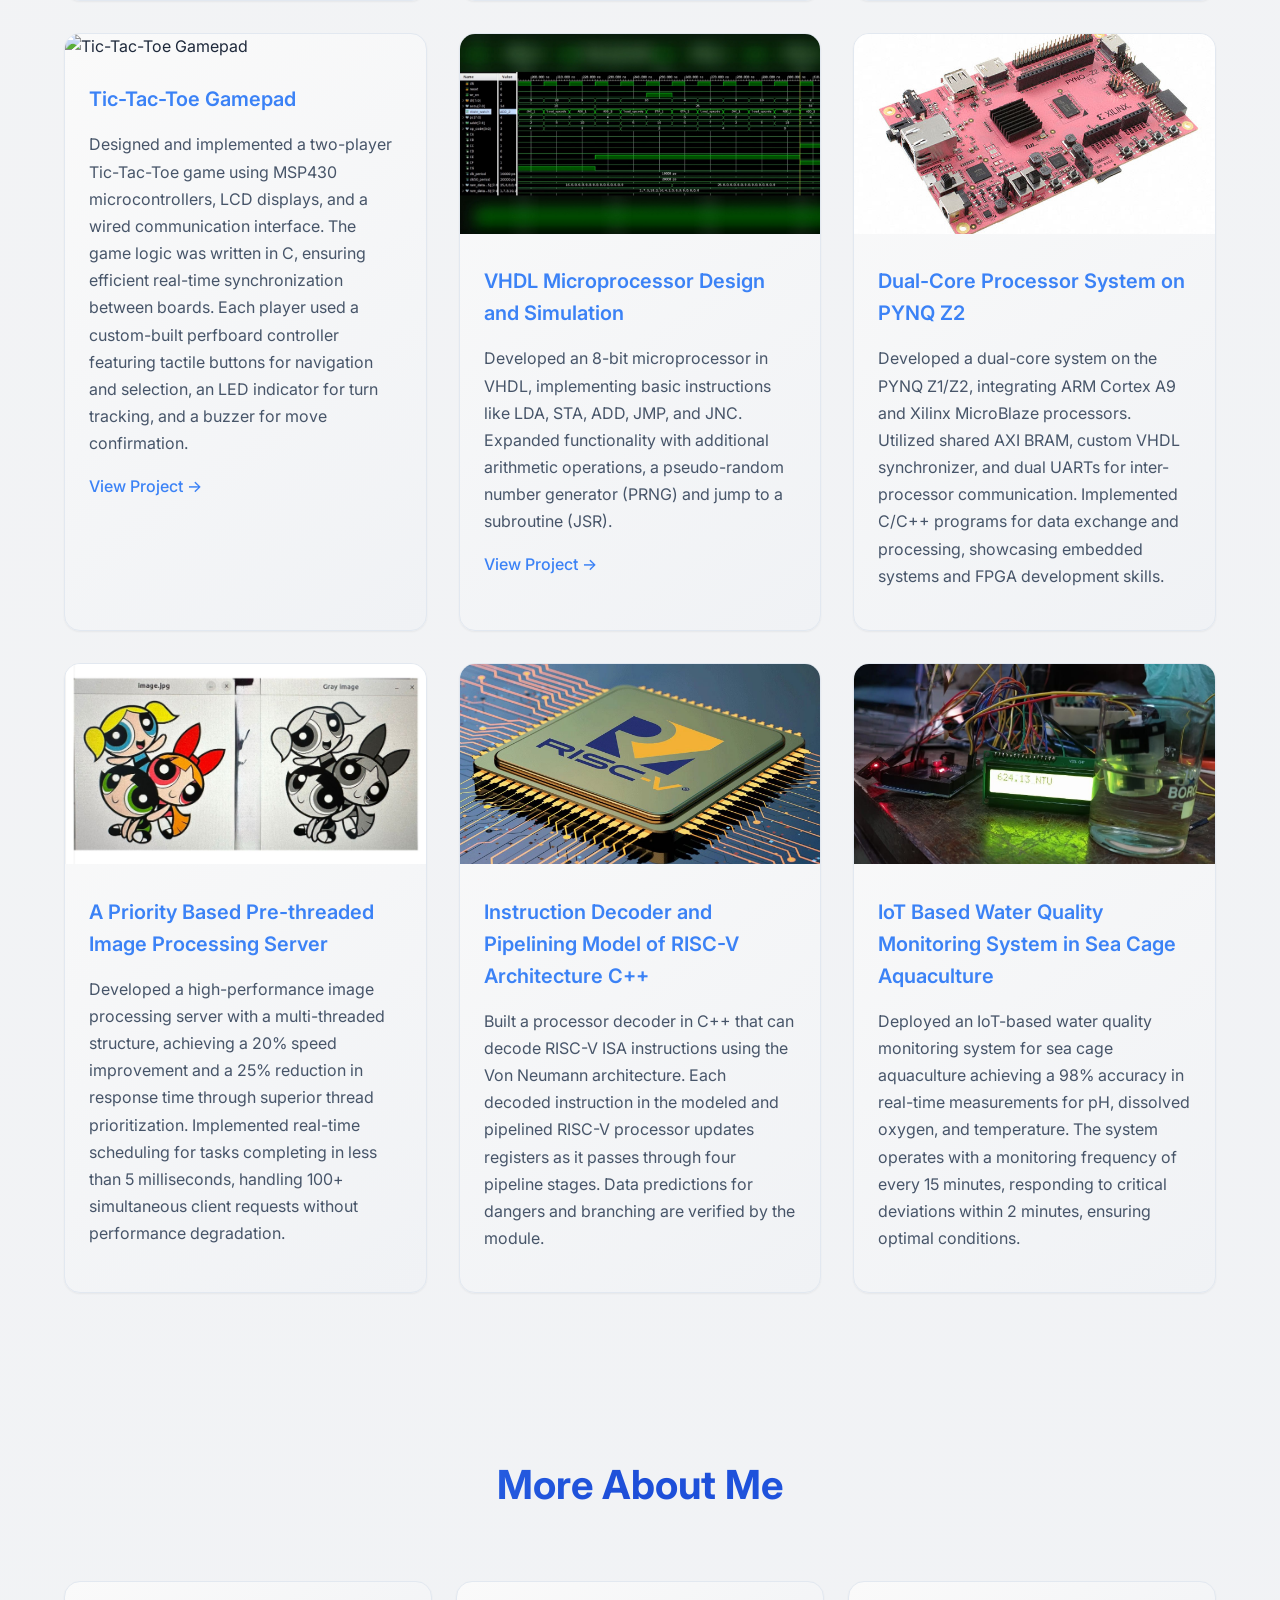
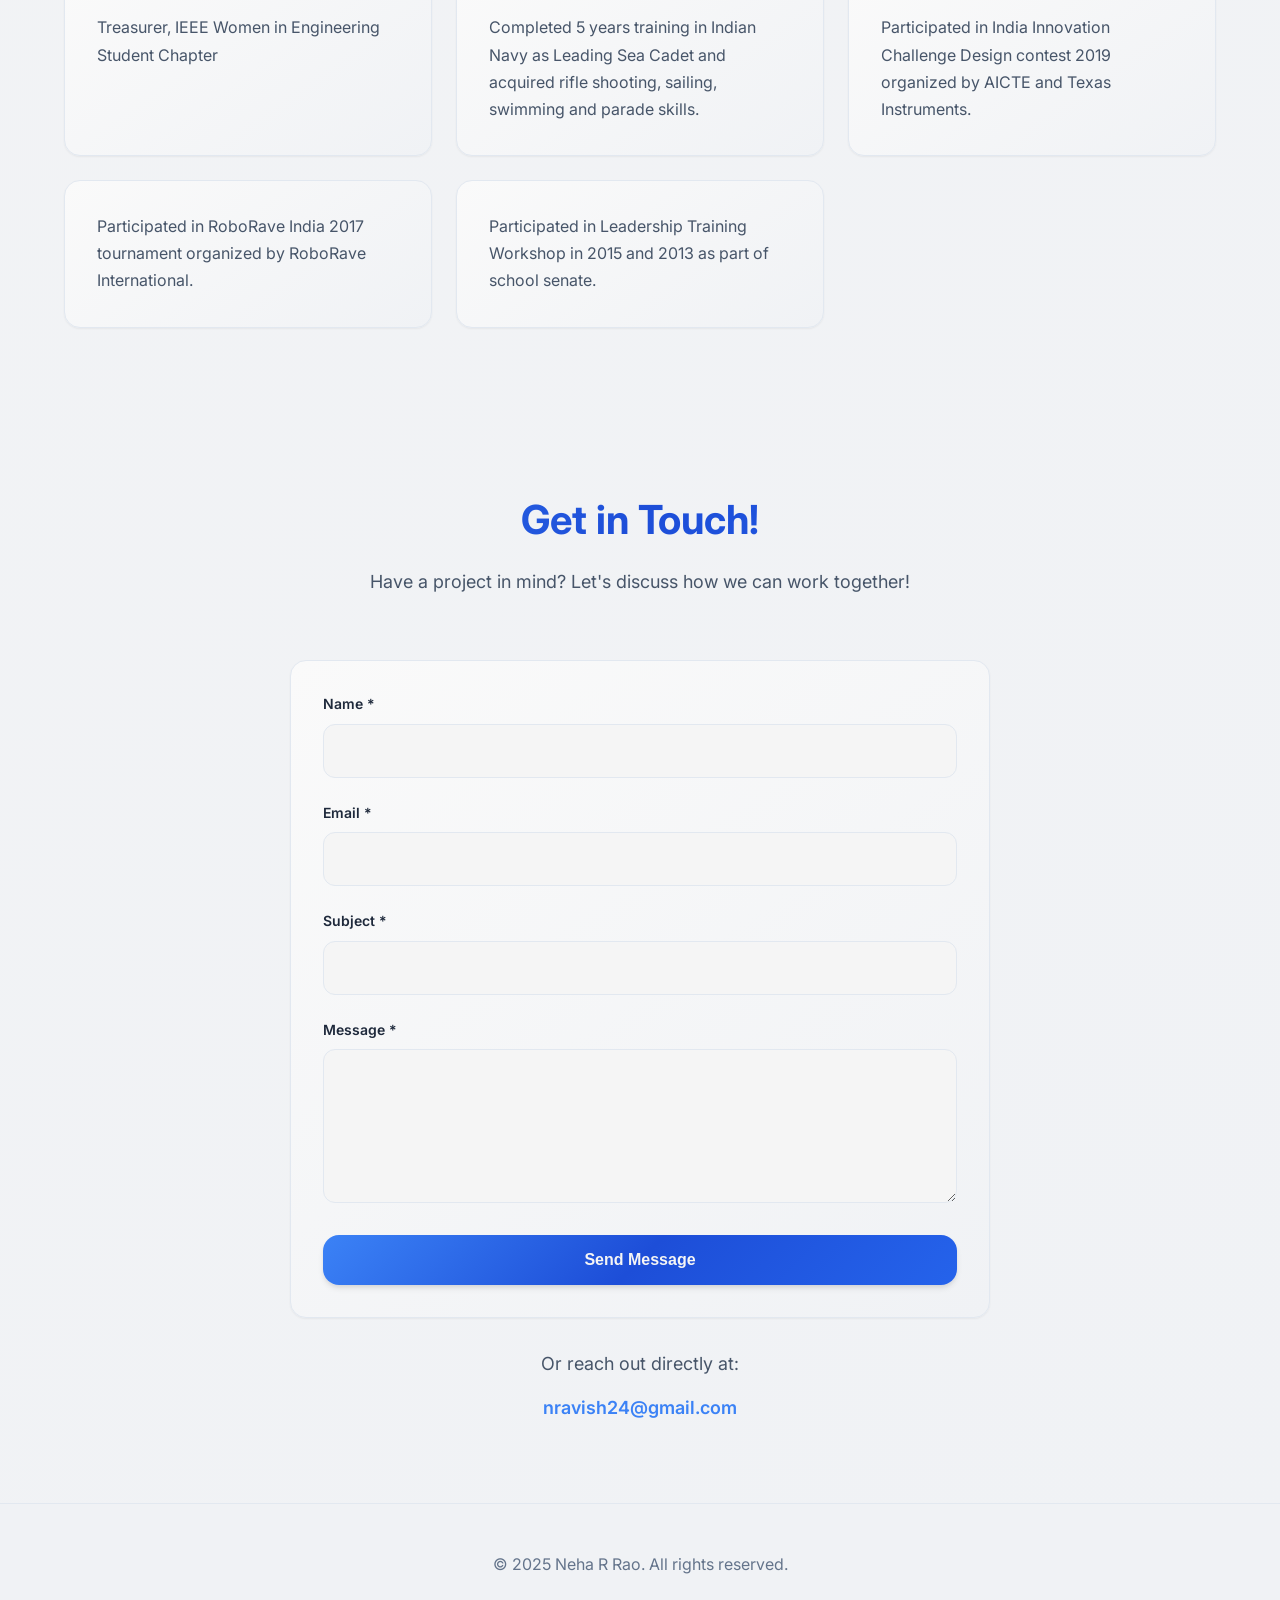
==== commit 427233f7: "added projects" ====
--- a/index.html
+++ b/index.html
@@ -244,7 +244,7 @@
                     <p class="job-company">University of North Carolina, Charlotte</p>
                     <p class="job-timeline">August 2023 - August 2025</p>
                     <div class="job-description">
-                        <p><strong>Relevant coursework:</strong> Computer Architecture, Embedded Operating Systems, Introduction to VHDL, Reconfig Computing, Data Communication and Networking, Model and Analysis for Communication, Networks, Advanced Embedded Systems, Research Tools & Techniques</p>
+                        <p><strong>Relevant coursework:</strong> Computer Architecture, Reconfig Computing, Intro to VHDL, Interconnect Networks, Advanced Embedded Systems, Data Communication and Networking, Model and Analysis for Communication Networks, Embedded Operating Systems, Research Tools & Techniques</p>
                     </div>
                 </div>
 
@@ -253,7 +253,8 @@
                     <p class="job-company">MITS, India</p>
                     <p class="job-timeline">August 2017 - May 2021</p>
                     <div class="job-description">
-                        <p><strong>Relevant coursework:</strong> Microprocessor & Microcontrollers, Embedded Systems, Computer Organization, Secure Communication, Digital Signal Processing.</p>
+                        <p><strong>Relevant coursework:</strong> Logic Circuit Design, Computer Organization, Microprocessors & Microcontrollers, VLSI,
+                            Embedded Systems, Digital Communication, Object Oriented Programming </p>
                     </div>
                 </div>
             </section>
@@ -264,6 +265,40 @@
                     <h2 class="section-title">Projects</h2>
                 </div>
                 <div class="projects-grid">
+
+                    <div class="project-card">
+                        <img src="/images/SVpynq.jpeg" alt="SystemVerilog PWM Core on PYNQ-Z2 FPGA" class="project-image">
+                        <div class="project-content">
+                            <h3 class="project-title">SystemVerilog PWM Core on PYNQ-Z2 FPGA</h3>
+                            <p class="project-description">
+                                Designed and implemented a PWM core in SystemVerilog with configurable duty cycles (0–100%) and 8-bit resolution. Verified in simulation and deployed on the PYNQ-Z2 FPGA, generating precise 1 kHz signals. Followed the complete FPGA workflow — from HDL coding to synthesis, bitstream generation, and hardware validation.
+                            </p>
+                            <a href="https://github.com/neharrao/SystemVerilog_PWM_Core_for_PYNQ-Z2" target="_blank" class="project-link">View Project →</a>
+                        </div>
+                    </div>
+
+                    <div class="project-card">
+                        <img src="/images/VerMem.jpeg" alt="Verification of Memory, Protocol, and Interface IP" class="project-image">
+                        <div class="project-content">
+                            <h3 class="project-title">Verification of Memory, Protocol, and Interface IP</h3>
+                            <p class="project-description">
+                                Developed layered SystemVerilog testbenches using OOP, constraint randomization, and coverage-driven techniques. Built verification environments for memory blocks, sequential logic, and protocols like SPI, UART, I2C, AXI, Wishbone, ensuring functional correctness through advanced verification strategies.
+                            </p>
+                            <!-- <a href="https://github.com/neharrao/SystemVerilog_PWM_Core_for_PYNQ-Z2" target="_blank" class="project-link">View Project →</a> -->
+                        </div>
+                    </div>
+
+                    <div class="project-card">
+                        <img src="/images/ASIC.jpeg" alt="ASIC Design Workflow Tracker" class="project-image">
+                        <div class="project-content">
+                            <h3 class="project-title">ASIC Design Workflow Tracker</h3>
+                            <p class="project-description">
+                                Created a web-based project management tool to track the full ASIC design lifecycle — from requirements to post-silicon validation. Built with Angular, Node.js, and MongoDB, the system supports role-based access, real-time dashboards, and progress tracking across design, verification, DFT, and physical design stages. Designed to improve visibility, coordination, and efficiency for engineering teams.
+                            </p>
+                            <!-- <a href="https://github.com/neharrao/SystemVerilog_PWM_Core_for_PYNQ-Z2" target="_blank" class="project-link">View Project →</a> -->
+                        </div>
+                    </div>
+
                     <div class="project-card">
                         <img src="/images/tictactoe.jpeg" alt="Tic-Tac-Toe Gamepad" class="project-image">
                         <div class="project-content">
